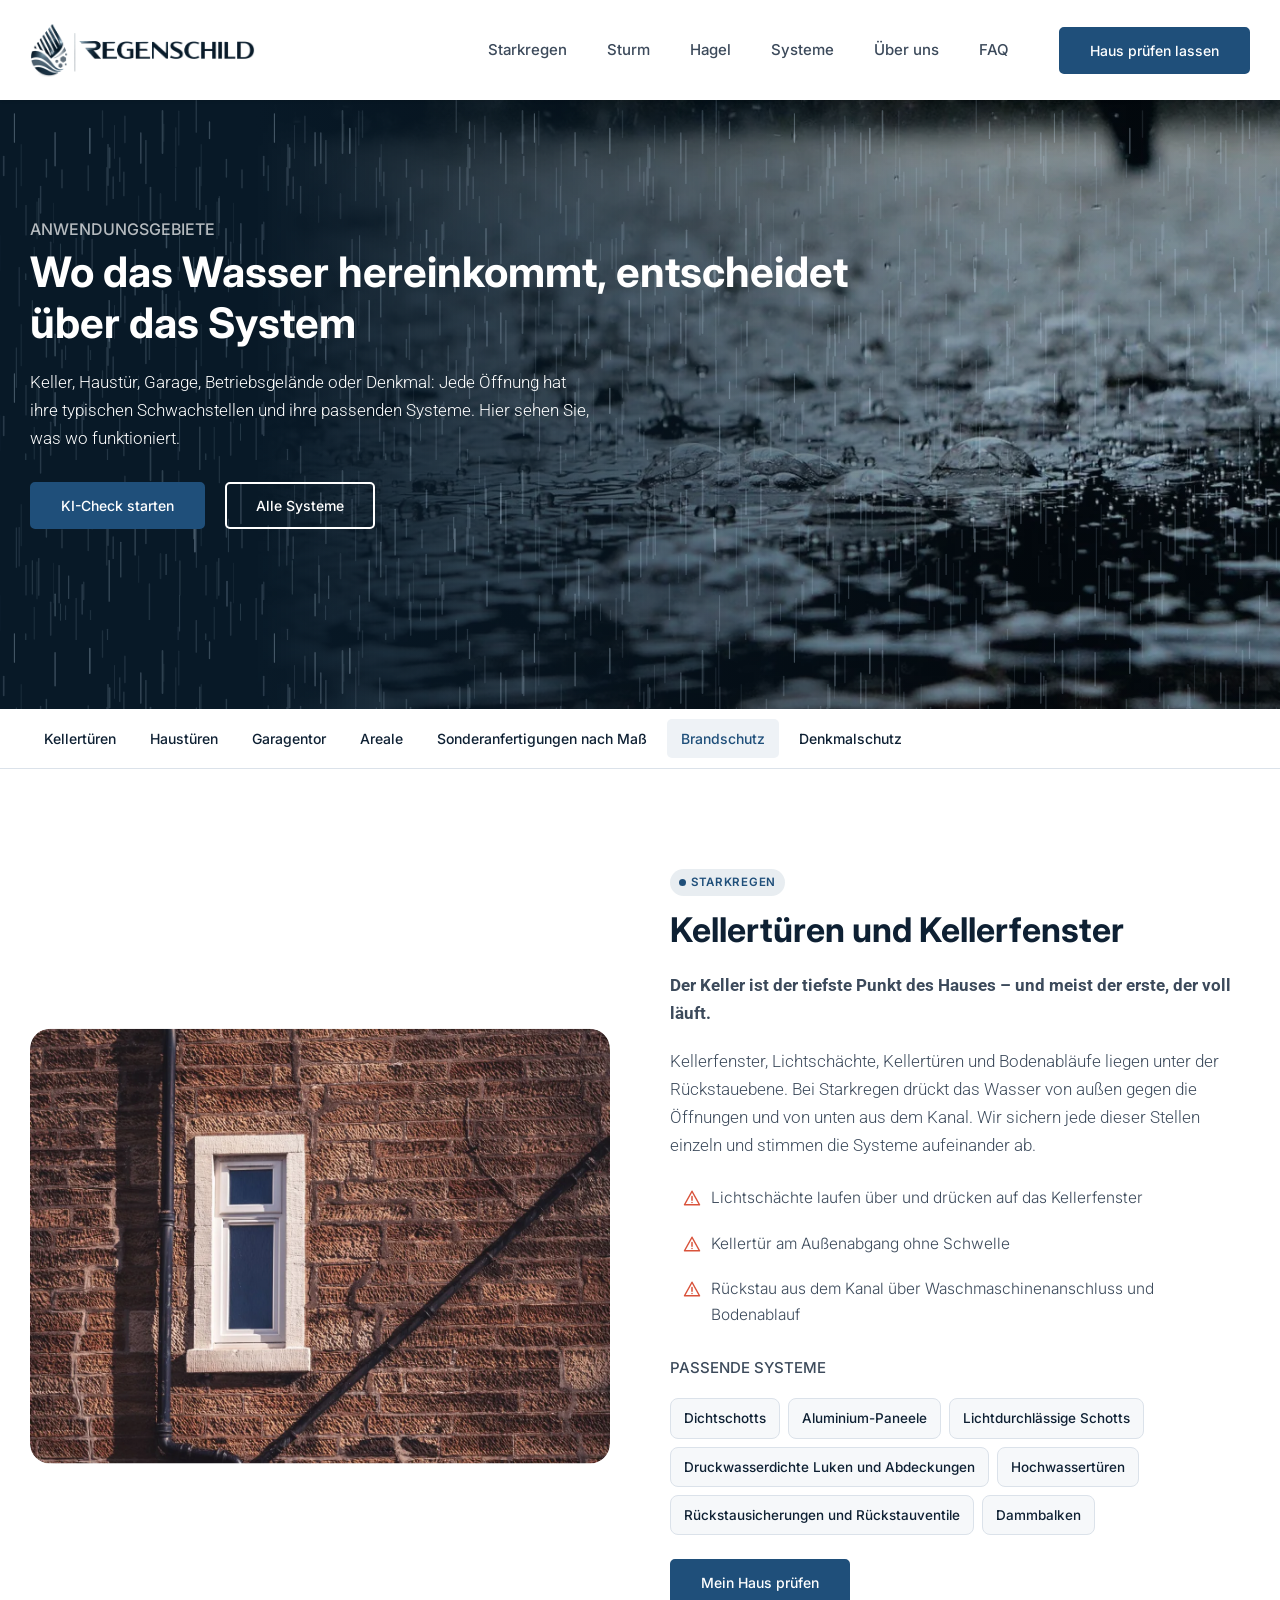
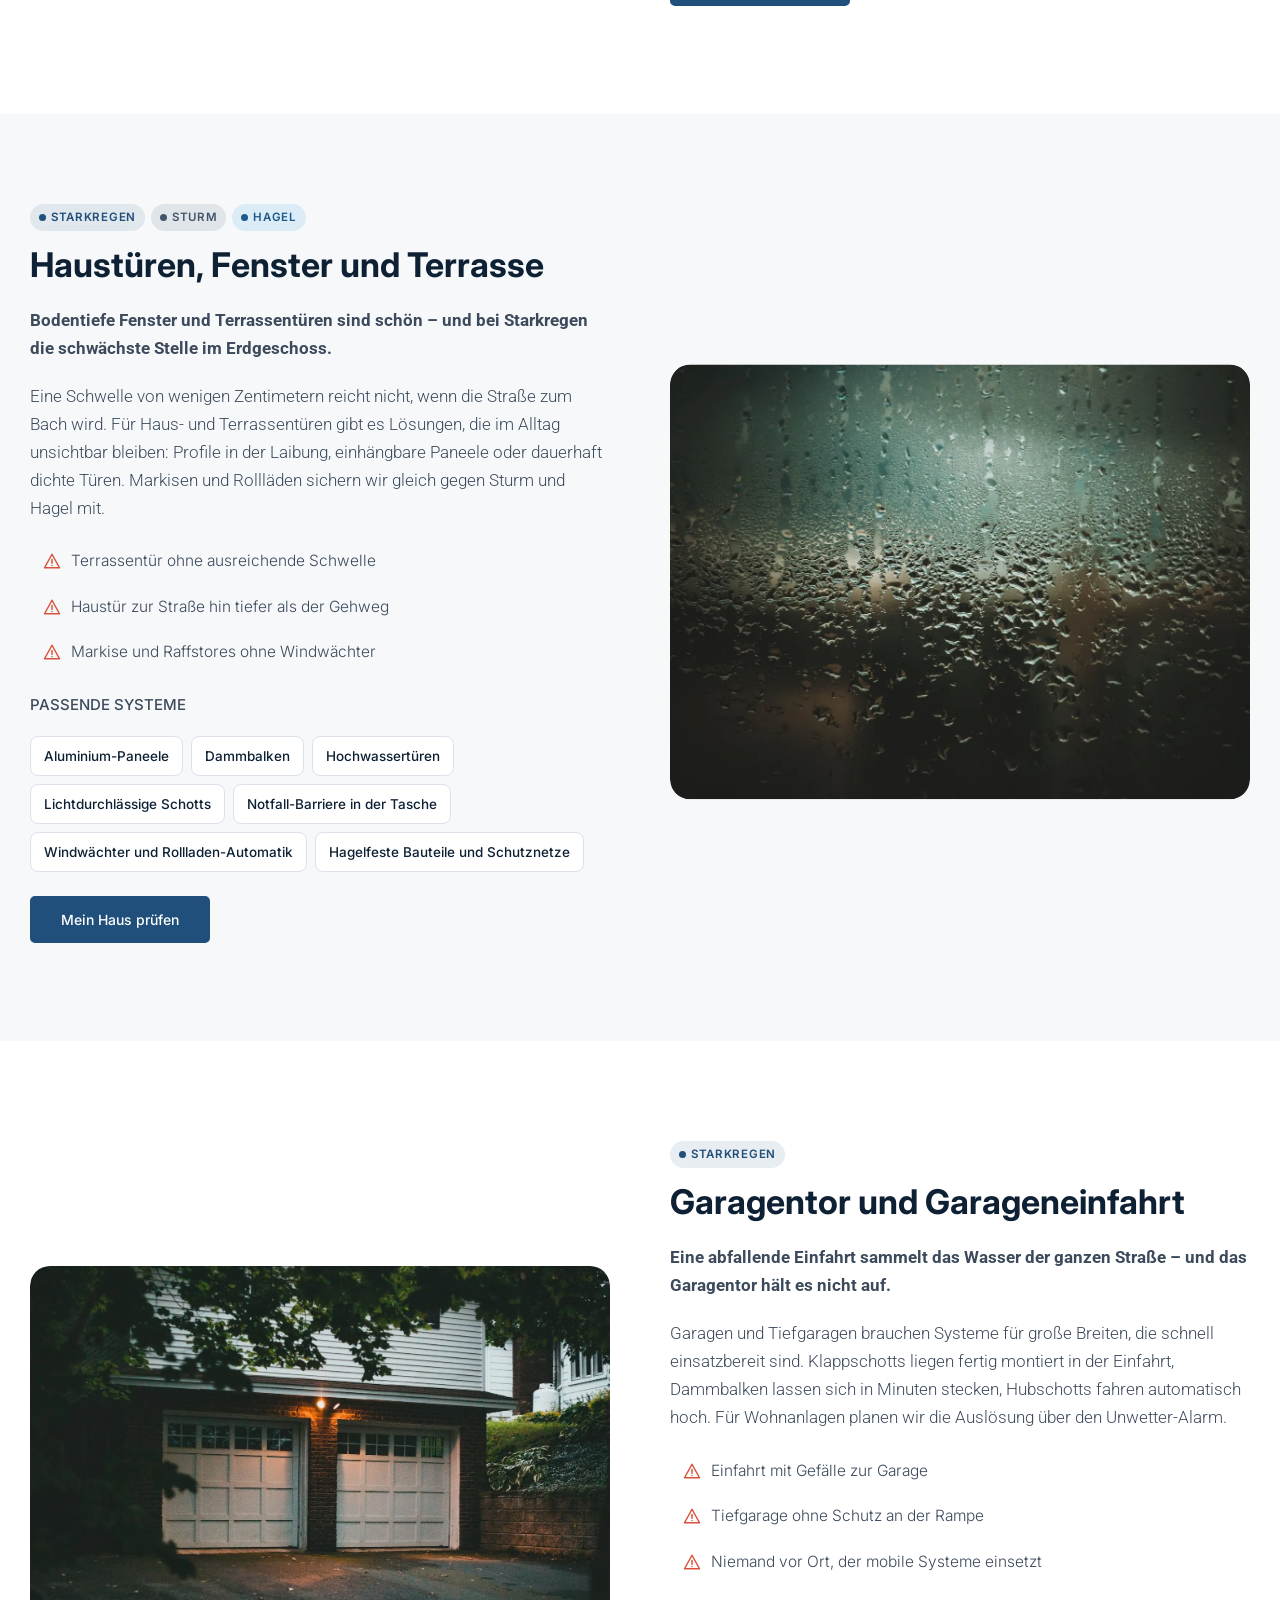
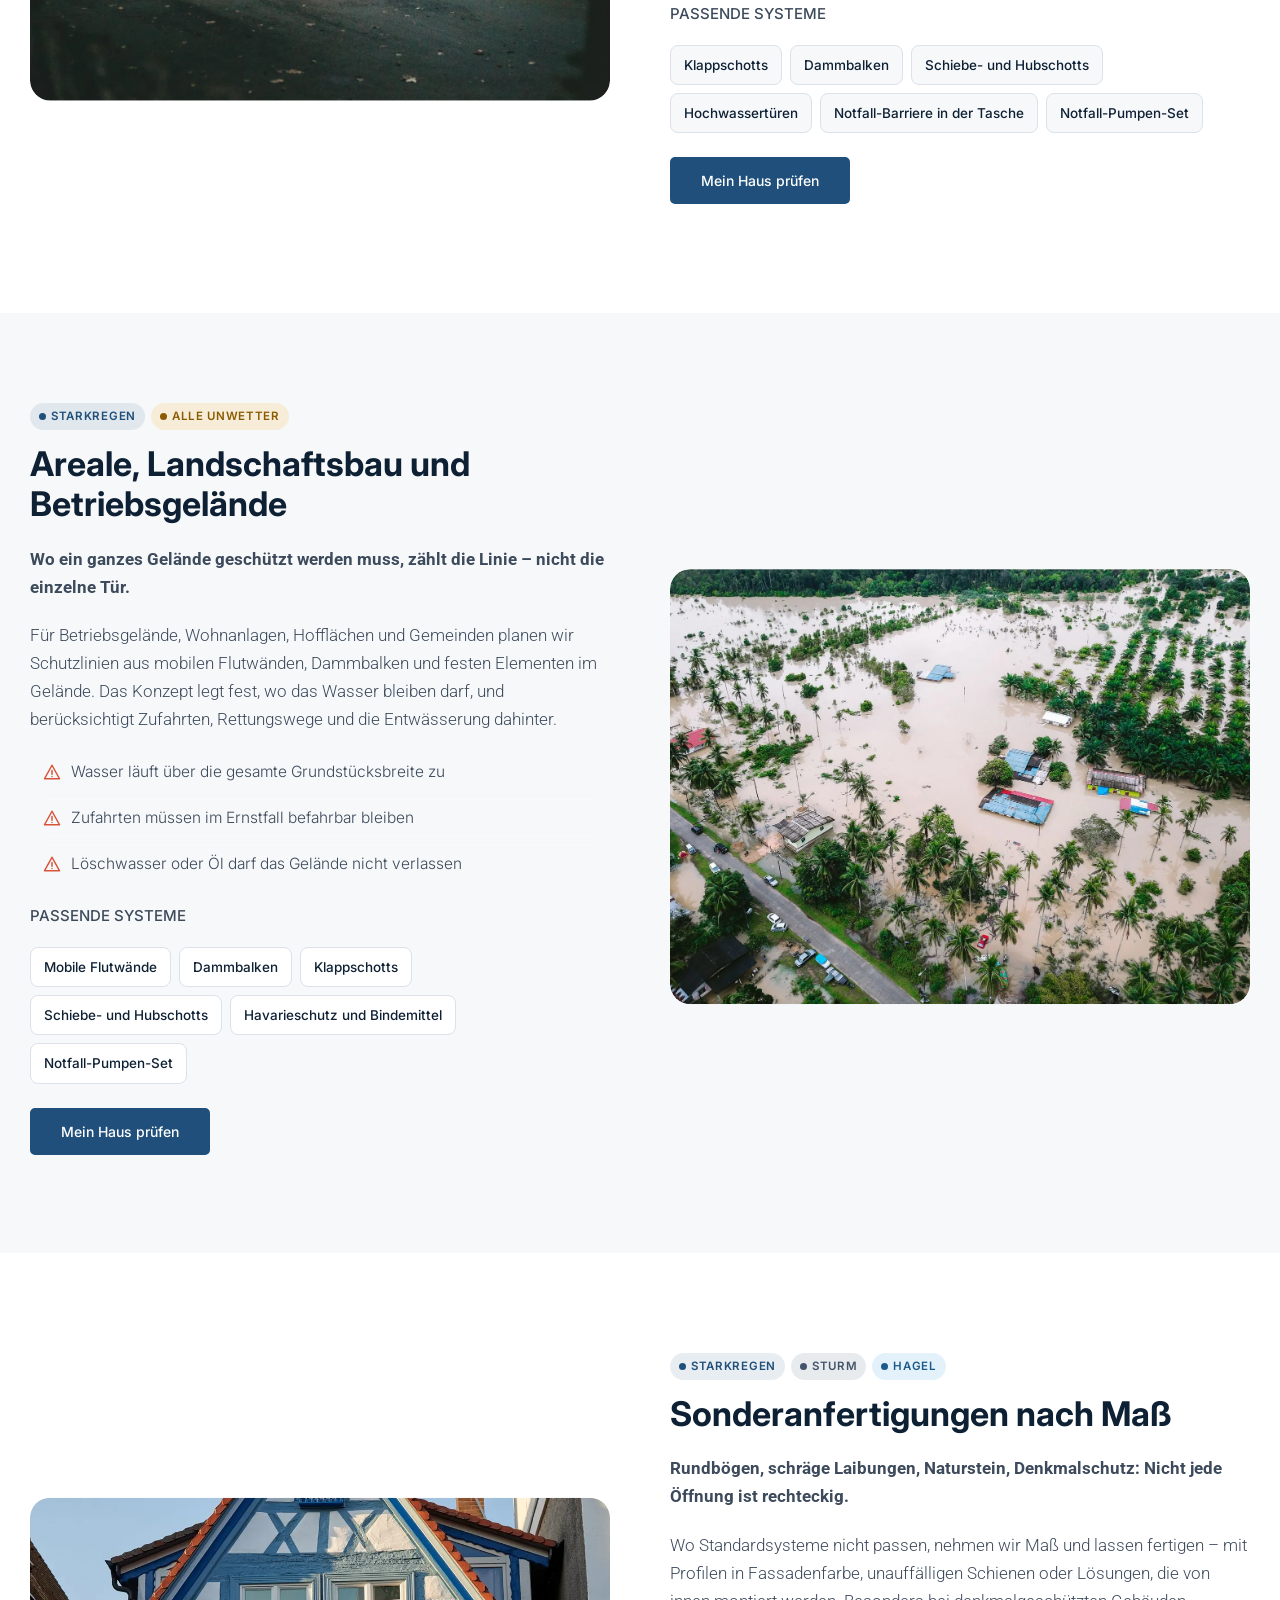
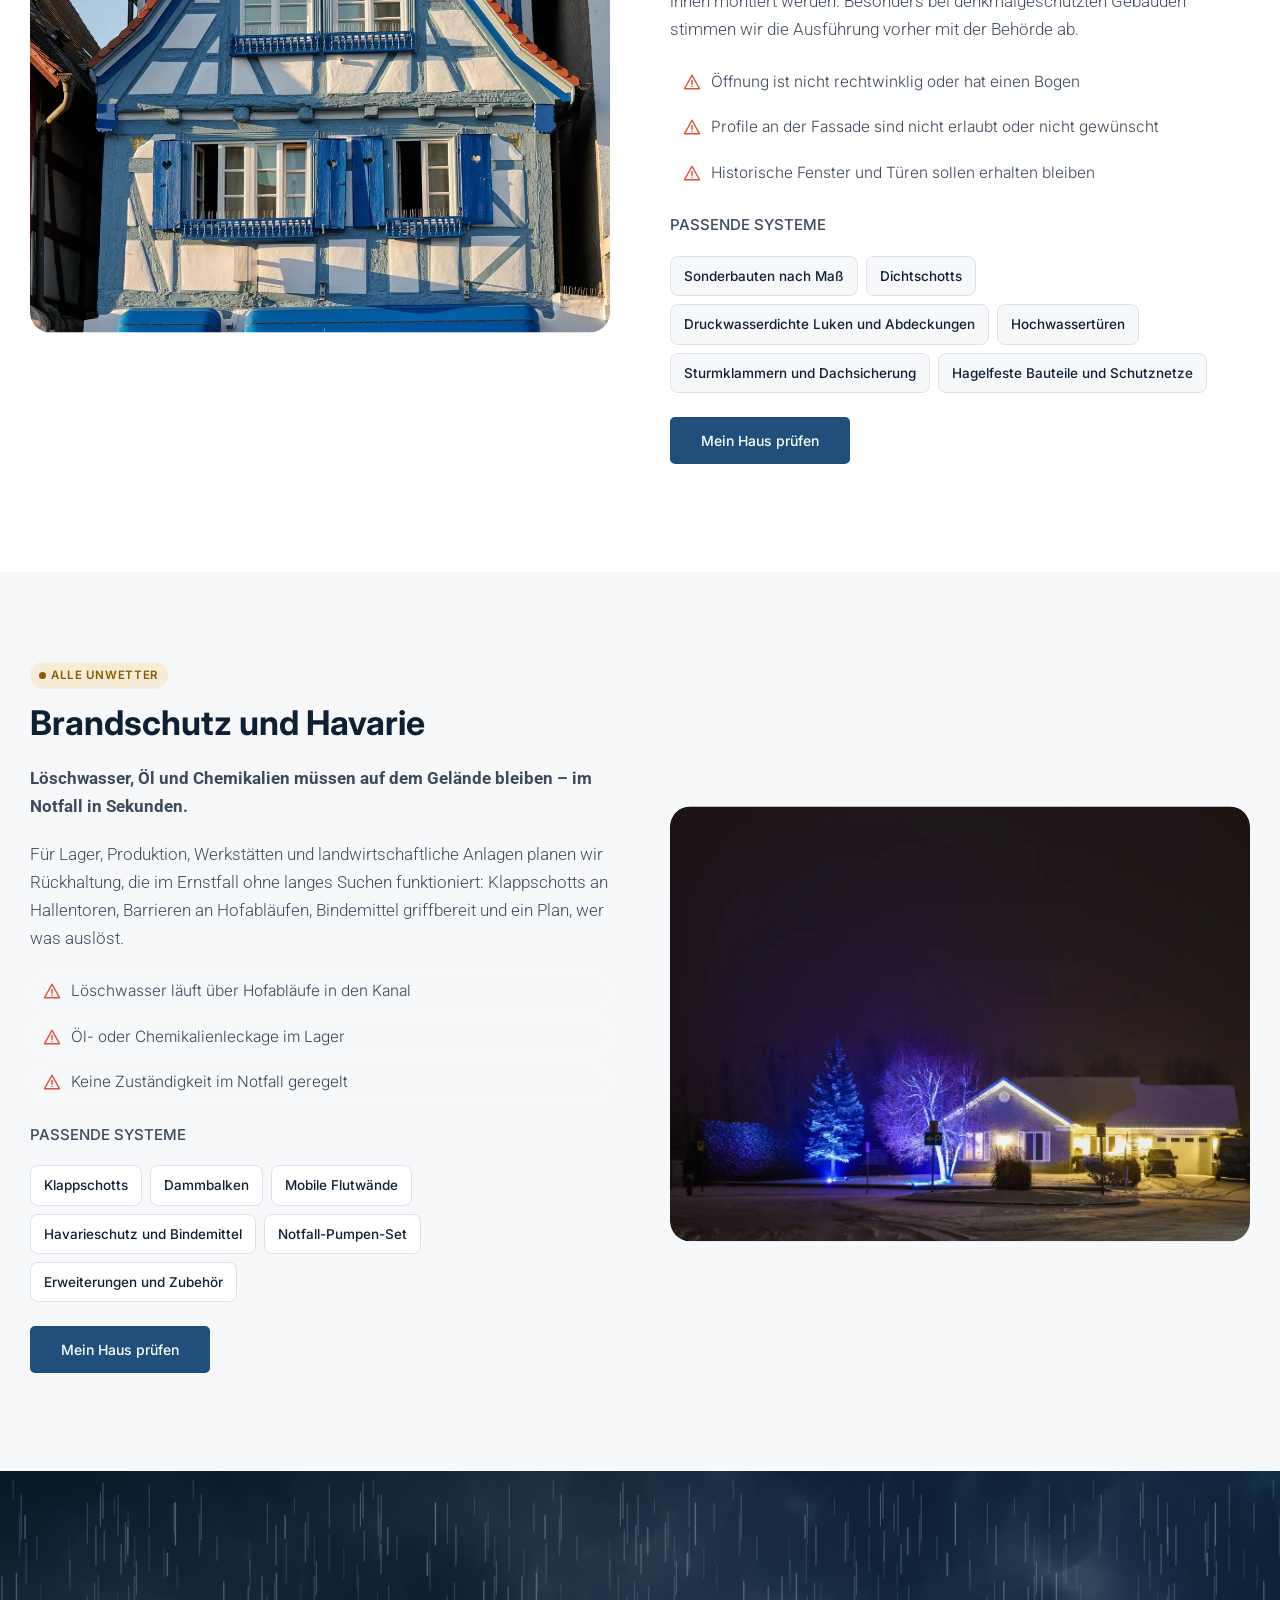
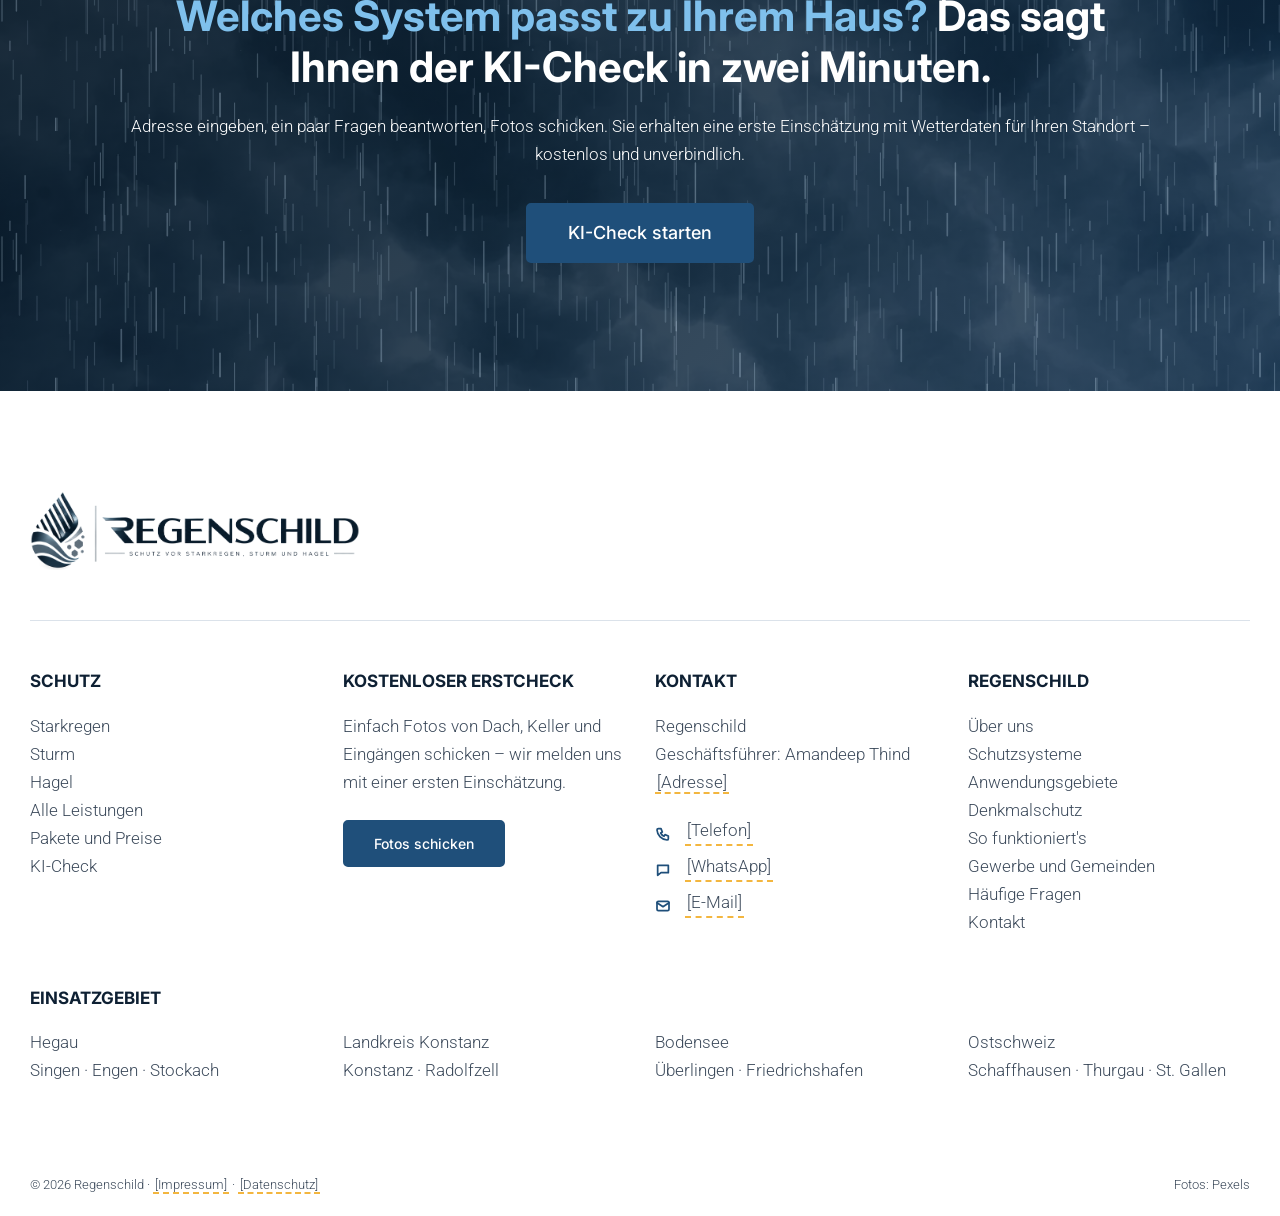
==== anwendungsgebiete.html @ fda068d3 "Systeme, Anwendungsgebiete, Denkmalschutz, Über uns und KI-Check als Schrittfolge Vier neue Seiten m" ====
<!DOCTYPE html>
<html lang="de">
<head>
<meta charset="UTF-8">
<meta name="viewport" content="width=device-width, initial-scale=1, viewport-fit=cover">
<title>Anwendungsgebiete · Regenschild</title>
<meta name="description" content="Unwetterschutz für Kellertüren und Kellerfenster, Haustüren und Terrassen, Garagentore, Betriebsgelände, Sonderanfertigungen sowie Brandschutz und Havarie – mit den passenden Systemen je Anwendungsgebiet.">
<link rel="preconnect" href="https://fonts.googleapis.com">
<link rel="preconnect" href="https://fonts.gstatic.com" crossorigin>
<link href="https://fonts.googleapis.com/css2?family=Inter:wght@400;500;600;700&family=Roboto:wght@300;400;500;700&display=swap" rel="stylesheet">
<link rel="icon" type="image/png" href="[data-uri]">
<link rel="stylesheet" href="css/regenschild.css">
</head>
<body>

<!--HEADER-->
<header class="site-header" id="header">
  <div class="container header-inner">
    <a class="logo" href="index.html" aria-label="Regenschild – Startseite">
      <img src="img/logo/regenschild-logo.png" width="250" height="60" alt="Regenschild">
    </a>
    <nav class="main-nav" id="main-nav" aria-label="Hauptnavigation">
      <ul class="menu">
        <li class="menu-item has-sub">
          <a href="starkregen.html"><span>Starkregen</span><svg class="i sub-arrow" viewBox="0 0 24 24" aria-hidden="true"><path d="M6 9l6 6 6-6"/></svg></a>
          <ul class="sub"><li><a href="starkregen.html#pruefen">Prüfen</a></li><li><a href="starkregen.html#schuetzen">Schützen</a></li><li><a href="starkregen.html#systeme">Systeme</a></li><li><a href="starkregen.html#notfall">Im Notfall</a></li></ul>
        </li>
        <li class="menu-item has-sub">
          <a href="sturm.html"><span>Sturm</span><svg class="i sub-arrow" viewBox="0 0 24 24" aria-hidden="true"><path d="M6 9l6 6 6-6"/></svg></a>
          <ul class="sub"><li><a href="sturm.html#pruefen">Prüfen</a></li><li><a href="sturm.html#schuetzen">Schützen</a></li><li><a href="sturm.html#systeme">Systeme</a></li><li><a href="sturm.html#notfall">Im Notfall</a></li></ul>
        </li>
        <li class="menu-item has-sub">
          <a href="hagel.html"><span>Hagel</span><svg class="i sub-arrow" viewBox="0 0 24 24" aria-hidden="true"><path d="M6 9l6 6 6-6"/></svg></a>
          <ul class="sub"><li><a href="hagel.html#pruefen">Prüfen</a></li><li><a href="hagel.html#schuetzen">Schützen</a></li><li><a href="hagel.html#systeme">Systeme</a></li><li><a href="hagel.html#notfall">Im Notfall</a></li></ul>
        </li>
        <li class="menu-item has-mega">
          <a href="systeme.html"><span>Systeme</span><svg class="i sub-arrow" viewBox="0 0 24 24" aria-hidden="true"><path d="M6 9l6 6 6-6"/></svg></a>
          <div class="mega mega-wide">
            <div class="mega-col"><div class="mega-title">Schutzsysteme</div><ul><li><a href="systeme.html#starkregen">Für Starkregen</a></li><li><a href="systeme.html#sturm">Für Sturm</a></li><li><a href="systeme.html#hagel">Für Hagel</a></li><li><a href="systeme.html#alle">Für alle Unwetter</a></li></ul></div>
            <div class="mega-col"><div class="mega-title">Anwendungsgebiete</div><ul><li><a href="anwendungsgebiete.html#keller">Keller und Kellerfenster</a></li><li><a href="anwendungsgebiete.html#haus">Haustür, Fenster, Terrasse</a></li><li><a href="anwendungsgebiete.html#garage">Garage und Einfahrt</a></li><li><a href="anwendungsgebiete.html#areale">Areale und Betriebsgelände</a></li><li><a href="anwendungsgebiete.html#sonder">Sonderanfertigungen</a></li><li><a href="anwendungsgebiete.html#brand">Brandschutz und Havarie</a></li></ul></div>
            <div class="mega-col"><div class="mega-title">Besondere Gebäude</div><ul><li><a href="denkmalschutz.html">Denkmalschutz</a></li><li><a href="index.html#gewerbe">Gewerbe und Gemeinden</a></li><li><a href="index.html#pakete">Pakete und Preise</a></li></ul></div>
          </div>
        </li>
        <li class="menu-item"><a href="ueber-uns.html"><span>Über uns</span></a></li>
        <li class="menu-item"><a href="index.html#faq"><span>FAQ</span></a></li>
      </ul>
    </nav>
    <a class="btn btn-primary header-cta" href="index.html#kontakt">Haus prüfen lassen</a>
    <button class="nav-toggle" id="nav-toggle" aria-controls="main-nav" aria-expanded="false" aria-label="Toggle Navigation"><span></span><span></span><span></span></button>
  </div>
</header>
<!--/HEADER-->
<main id="content">

<section class="hero" style="background-image: linear-gradient(90deg, rgb(8,25,39) 20%, rgba(7,22,36,.35) 80%), url('img/rain-ground.webp')">
  <div class="container">
    <div class="hero-content">
      <h1 class="hero-kicker">Anwendungsgebiete</h1>
      <h2 class="hero-title">Wo das Wasser hereinkommt, entscheidet über das System</h2>
      <p class="hero-text">Keller, Haustür, Garage, Betriebsgelände oder Denkmal: Jede Öffnung hat ihre typischen Schwachstellen und ihre passenden Systeme. Hier sehen Sie, was wo funktioniert.</p>
      <div class="btn-row">
        <a class="btn btn-primary" href="index.html#ki-check">KI-Check starten</a>
        <a class="btn btn-outline-white" href="systeme.html">Alle Systeme</a>
      </div>
    </div>
  </div>
</section>
<nav class="subnav" aria-label="Abschnitte"><div class="container"><a href="#keller">Kellertüren</a><a href="#haus">Haustüren</a><a href="#garage">Garagentor</a><a href="#areale">Areale</a><a href="#sonder">Sonderanfertigungen nach Maß</a><a href="#brand">Brandschutz</a><a href="denkmalschutz.html">Denkmalschutz</a></div></nav><div class="areas">
<section class="area" id="keller">
  <div class="container two-col">
    <div class="col-media"><img class="phase-img" src="img/kellerfenster.webp" alt="" loading="lazy"></div>
    <div class="col-text">
      <div class="tags"><span class="tag tag-r">Starkregen</span></div>
      <h2>Kellertüren und Kellerfenster</h2>
      <p><strong>Der Keller ist der tiefste Punkt des Hauses – und meist der erste, der voll läuft.</strong></p>
      <p>Kellerfenster, Lichtschächte, Kellertüren und Bodenabläufe liegen unter der Rückstauebene. Bei Starkregen drückt das Wasser von außen gegen die Öffnungen und von unten aus dem Kanal. Wir sichern jede dieser Stellen einzeln und stimmen die Systeme aufeinander ab.</p>
      <ul class="problems"><li><svg class="i" viewBox="0 0 24 24" aria-hidden="true"><path d="M12 3l10 18H2z"/><path d="M12 10v5M12 18h.01"/></svg>Lichtschächte laufen über und drücken auf das Kellerfenster</li><li><svg class="i" viewBox="0 0 24 24" aria-hidden="true"><path d="M12 3l10 18H2z"/><path d="M12 10v5M12 18h.01"/></svg>Kellertür am Außenabgang ohne Schwelle</li><li><svg class="i" viewBox="0 0 24 24" aria-hidden="true"><path d="M12 3l10 18H2z"/><path d="M12 10v5M12 18h.01"/></svg>Rückstau aus dem Kanal über Waschmaschinenanschluss und Bodenablauf</li></ul>
      <p class="kicker" style="margin:22px 0 0">Passende Systeme</p>
      <div class="sys-links"><a href="systeme.html#dichtschott">Dichtschotts</a><a href="systeme.html#alupaneele">Aluminium-Paneele</a><a href="systeme.html#klarschott">Lichtdurchlässige Schotts</a><a href="systeme.html#kellerluken">Druckwasserdichte Luken und Abdeckungen</a><a href="systeme.html#hochwassertueren">Hochwassertüren</a><a href="systeme.html#rueckstau">Rückstausicherungen und Rückstauventile</a><a href="systeme.html#dammbalken">Dammbalken</a></div>
      <a class="btn btn-primary" href="index.html#ki-check">Mein Haus prüfen</a>
    </div>
  </div>
</section>
<section class="area" id="haus">
  <div class="container two-col flip">
    <div class="col-media"><img class="phase-img" src="img/window-rain.webp" alt="" loading="lazy"></div>
    <div class="col-text">
      <div class="tags"><span class="tag tag-r">Starkregen</span><span class="tag tag-s">Sturm</span><span class="tag tag-h">Hagel</span></div>
      <h2>Haustüren, Fenster und Terrasse</h2>
      <p><strong>Bodentiefe Fenster und Terrassentüren sind schön – und bei Starkregen die schwächste Stelle im Erdgeschoss.</strong></p>
      <p>Eine Schwelle von wenigen Zentimetern reicht nicht, wenn die Straße zum Bach wird. Für Haus- und Terrassentüren gibt es Lösungen, die im Alltag unsichtbar bleiben: Profile in der Laibung, einhängbare Paneele oder dauerhaft dichte Türen. Markisen und Rollläden sichern wir gleich gegen Sturm und Hagel mit.</p>
      <ul class="problems"><li><svg class="i" viewBox="0 0 24 24" aria-hidden="true"><path d="M12 3l10 18H2z"/><path d="M12 10v5M12 18h.01"/></svg>Terrassentür ohne ausreichende Schwelle</li><li><svg class="i" viewBox="0 0 24 24" aria-hidden="true"><path d="M12 3l10 18H2z"/><path d="M12 10v5M12 18h.01"/></svg>Haustür zur Straße hin tiefer als der Gehweg</li><li><svg class="i" viewBox="0 0 24 24" aria-hidden="true"><path d="M12 3l10 18H2z"/><path d="M12 10v5M12 18h.01"/></svg>Markise und Raffstores ohne Windwächter</li></ul>
      <p class="kicker" style="margin:22px 0 0">Passende Systeme</p>
      <div class="sys-links"><a href="systeme.html#alupaneele">Aluminium-Paneele</a><a href="systeme.html#dammbalken">Dammbalken</a><a href="systeme.html#hochwassertueren">Hochwassertüren</a><a href="systeme.html#klarschott">Lichtdurchlässige Schotts</a><a href="systeme.html#notfallbarriere">Notfall-Barriere in der Tasche</a><a href="systeme.html#windwaechter">Windwächter und Rollladen-Automatik</a><a href="systeme.html#hagelschutz">Hagelfeste Bauteile und Schutznetze</a></div>
      <a class="btn btn-primary" href="index.html#ki-check">Mein Haus prüfen</a>
    </div>
  </div>
</section>
<section class="area" id="garage">
  <div class="container two-col">
    <div class="col-media"><img class="phase-img" src="img/garage.webp" alt="" loading="lazy"></div>
    <div class="col-text">
      <div class="tags"><span class="tag tag-r">Starkregen</span></div>
      <h2>Garagentor und Garageneinfahrt</h2>
      <p><strong>Eine abfallende Einfahrt sammelt das Wasser der ganzen Straße – und das Garagentor hält es nicht auf.</strong></p>
      <p>Garagen und Tiefgaragen brauchen Systeme für große Breiten, die schnell einsatzbereit sind. Klappschotts liegen fertig montiert in der Einfahrt, Dammbalken lassen sich in Minuten stecken, Hubschotts fahren automatisch hoch. Für Wohnanlagen planen wir die Auslösung über den Unwetter-Alarm.</p>
      <ul class="problems"><li><svg class="i" viewBox="0 0 24 24" aria-hidden="true"><path d="M12 3l10 18H2z"/><path d="M12 10v5M12 18h.01"/></svg>Einfahrt mit Gefälle zur Garage</li><li><svg class="i" viewBox="0 0 24 24" aria-hidden="true"><path d="M12 3l10 18H2z"/><path d="M12 10v5M12 18h.01"/></svg>Tiefgarage ohne Schutz an der Rampe</li><li><svg class="i" viewBox="0 0 24 24" aria-hidden="true"><path d="M12 3l10 18H2z"/><path d="M12 10v5M12 18h.01"/></svg>Niemand vor Ort, der mobile Systeme einsetzt</li></ul>
      <p class="kicker" style="margin:22px 0 0">Passende Systeme</p>
      <div class="sys-links"><a href="systeme.html#klappschott">Klappschotts</a><a href="systeme.html#dammbalken">Dammbalken</a><a href="systeme.html#hubschott">Schiebe- und Hubschotts</a><a href="systeme.html#hochwassertueren">Hochwassertüren</a><a href="systeme.html#notfallbarriere">Notfall-Barriere in der Tasche</a><a href="systeme.html#pumpen">Notfall-Pumpen-Set</a></div>
      <a class="btn btn-primary" href="index.html#ki-check">Mein Haus prüfen</a>
    </div>
  </div>
</section>
<section class="area" id="areale">
  <div class="container two-col flip">
    <div class="col-media"><img class="phase-img" src="img/flood-village.webp" alt="" loading="lazy"></div>
    <div class="col-text">
      <div class="tags"><span class="tag tag-r">Starkregen</span><span class="tag tag-all">Alle Unwetter</span></div>
      <h2>Areale, Landschaftsbau und Betriebsgelände</h2>
      <p><strong>Wo ein ganzes Gelände geschützt werden muss, zählt die Linie – nicht die einzelne Tür.</strong></p>
      <p>Für Betriebsgelände, Wohnanlagen, Hofflächen und Gemeinden planen wir Schutzlinien aus mobilen Flutwänden, Dammbalken und festen Elementen im Gelände. Das Konzept legt fest, wo das Wasser bleiben darf, und berücksichtigt Zufahrten, Rettungswege und die Entwässerung dahinter.</p>
      <ul class="problems"><li><svg class="i" viewBox="0 0 24 24" aria-hidden="true"><path d="M12 3l10 18H2z"/><path d="M12 10v5M12 18h.01"/></svg>Wasser läuft über die gesamte Grundstücksbreite zu</li><li><svg class="i" viewBox="0 0 24 24" aria-hidden="true"><path d="M12 3l10 18H2z"/><path d="M12 10v5M12 18h.01"/></svg>Zufahrten müssen im Ernstfall befahrbar bleiben</li><li><svg class="i" viewBox="0 0 24 24" aria-hidden="true"><path d="M12 3l10 18H2z"/><path d="M12 10v5M12 18h.01"/></svg>Löschwasser oder Öl darf das Gelände nicht verlassen</li></ul>
      <p class="kicker" style="margin:22px 0 0">Passende Systeme</p>
      <div class="sys-links"><a href="systeme.html#flutwand">Mobile Flutwände</a><a href="systeme.html#dammbalken">Dammbalken</a><a href="systeme.html#klappschott">Klappschotts</a><a href="systeme.html#hubschott">Schiebe- und Hubschotts</a><a href="systeme.html#havarie">Havarieschutz und Bindemittel</a><a href="systeme.html#pumpen">Notfall-Pumpen-Set</a></div>
      <a class="btn btn-primary" href="index.html#ki-check">Mein Haus prüfen</a>
    </div>
  </div>
</section>
<section class="area" id="sonder">
  <div class="container two-col">
    <div class="col-media"><img class="phase-img" src="img/fachwerk-blau.webp" alt="" loading="lazy"></div>
    <div class="col-text">
      <div class="tags"><span class="tag tag-r">Starkregen</span><span class="tag tag-s">Sturm</span><span class="tag tag-h">Hagel</span></div>
      <h2>Sonderanfertigungen nach Maß</h2>
      <p><strong>Rundbögen, schräge Laibungen, Naturstein, Denkmalschutz: Nicht jede Öffnung ist rechteckig.</strong></p>
      <p>Wo Standardsysteme nicht passen, nehmen wir Maß und lassen fertigen – mit Profilen in Fassadenfarbe, unauffälligen Schienen oder Lösungen, die von innen montiert werden. Besonders bei denkmalgeschützten Gebäuden stimmen wir die Ausführung vorher mit der Behörde ab.</p>
      <ul class="problems"><li><svg class="i" viewBox="0 0 24 24" aria-hidden="true"><path d="M12 3l10 18H2z"/><path d="M12 10v5M12 18h.01"/></svg>Öffnung ist nicht rechtwinklig oder hat einen Bogen</li><li><svg class="i" viewBox="0 0 24 24" aria-hidden="true"><path d="M12 3l10 18H2z"/><path d="M12 10v5M12 18h.01"/></svg>Profile an der Fassade sind nicht erlaubt oder nicht gewünscht</li><li><svg class="i" viewBox="0 0 24 24" aria-hidden="true"><path d="M12 3l10 18H2z"/><path d="M12 10v5M12 18h.01"/></svg>Historische Fenster und Türen sollen erhalten bleiben</li></ul>
      <p class="kicker" style="margin:22px 0 0">Passende Systeme</p>
      <div class="sys-links"><a href="systeme.html#sonderbauten">Sonderbauten nach Maß</a><a href="systeme.html#dichtschott">Dichtschotts</a><a href="systeme.html#kellerluken">Druckwasserdichte Luken und Abdeckungen</a><a href="systeme.html#hochwassertueren">Hochwassertüren</a><a href="systeme.html#sturmklammern">Sturmklammern und Dachsicherung</a><a href="systeme.html#hagelschutz">Hagelfeste Bauteile und Schutznetze</a></div>
      <a class="btn btn-primary" href="index.html#ki-check">Mein Haus prüfen</a>
    </div>
  </div>
</section>
<section class="area" id="brand">
  <div class="container two-col flip">
    <div class="col-media"><img class="phase-img" src="img/house-night.webp" alt="" loading="lazy"></div>
    <div class="col-text">
      <div class="tags"><span class="tag tag-all">Alle Unwetter</span></div>
      <h2>Brandschutz und Havarie</h2>
      <p><strong>Löschwasser, Öl und Chemikalien müssen auf dem Gelände bleiben – im Notfall in Sekunden.</strong></p>
      <p>Für Lager, Produktion, Werkstätten und landwirtschaftliche Anlagen planen wir Rückhaltung, die im Ernstfall ohne langes Suchen funktioniert: Klappschotts an Hallentoren, Barrieren an Hofabläufen, Bindemittel griffbereit und ein Plan, wer was auslöst.</p>
      <ul class="problems"><li><svg class="i" viewBox="0 0 24 24" aria-hidden="true"><path d="M12 3l10 18H2z"/><path d="M12 10v5M12 18h.01"/></svg>Löschwasser läuft über Hofabläufe in den Kanal</li><li><svg class="i" viewBox="0 0 24 24" aria-hidden="true"><path d="M12 3l10 18H2z"/><path d="M12 10v5M12 18h.01"/></svg>Öl- oder Chemikalienleckage im Lager</li><li><svg class="i" viewBox="0 0 24 24" aria-hidden="true"><path d="M12 3l10 18H2z"/><path d="M12 10v5M12 18h.01"/></svg>Keine Zuständigkeit im Notfall geregelt</li></ul>
      <p class="kicker" style="margin:22px 0 0">Passende Systeme</p>
      <div class="sys-links"><a href="systeme.html#klappschott">Klappschotts</a><a href="systeme.html#dammbalken">Dammbalken</a><a href="systeme.html#flutwand">Mobile Flutwände</a><a href="systeme.html#havarie">Havarieschutz und Bindemittel</a><a href="systeme.html#pumpen">Notfall-Pumpen-Set</a><a href="systeme.html#zubehoer">Erweiterungen und Zubehör</a></div>
      <a class="btn btn-primary" href="index.html#ki-check">Mein Haus prüfen</a>
    </div>
  </div>
</section></div>
<section class="cta-banner" id="kontakt">
  <div class="container">
    <h2 class="center light"><span class="accent">Welches System passt zu Ihrem Haus?</span> Das sagt Ihnen der KI-Check in zwei Minuten.</h2>
    <p class="center light">Adresse eingeben, ein paar Fragen beantworten, Fotos schicken. Sie erhalten eine erste Einschätzung mit Wetterdaten für Ihren Standort – kostenlos und unverbindlich.</p>
    <div class="center"><a class="btn btn-primary btn-lg" href="index.html#ki-check">KI-Check starten</a></div>
  </div>
</section>

</main>
<!--FOOTER-->
<footer class="site-footer">
  <div class="container wide">
    <div class="footer-brand">
      <img src="img/logo/regenschild-logo-full.png" width="330" height="79" alt="Regenschild – Schutz vor Starkregen, Sturm und Hagel" loading="lazy">
    </div>
    <div class="footer-grid">
      <div class="footer-col">
        <h4>Schutz</h4>
        <p class="links">
          <a href="starkregen.html">Starkregen</a><br>
          <a href="sturm.html">Sturm</a><br>
          <a href="hagel.html">Hagel</a><br>
          <a href="index.html#leistungen">Alle Leistungen</a><br>
          <a href="index.html#pakete">Pakete und Preise</a><br>
          <a href="index.html#ki-check">KI-Check</a>
        </p>
      </div>
      <div class="footer-col">
        <h4>Kostenloser Erstcheck</h4>
        <p>Einfach Fotos von Dach, Keller und Eingängen schicken – wir melden uns mit einer ersten Einschätzung.</p>
        <a class="btn btn-primary" href="index.html#kontakt">Fotos schicken</a>
      </div>
      <div class="footer-col">
        <h4>Kontakt</h4>
        <p>Regenschild<br>Geschäftsführer: Amandeep Thind<br><span class="ph">[Adresse]</span></p>
        <ul class="icon-list contact-list">
          <li><svg class="i" viewBox="0 0 24 24" aria-hidden="true"><path d="M5 4h4l2 5-2.5 1.5a11 11 0 0 0 5 5L15 13l5 2v4a2 2 0 0 1-2 2A16 16 0 0 1 3 6a2 2 0 0 1 2-2z"/></svg><span class="ph">[Telefon]</span></li>
          <li><svg class="i" viewBox="0 0 24 24" aria-hidden="true"><path d="M4 5h16v11H9l-5 4z"/></svg><span class="ph">[WhatsApp]</span></li>
          <li><svg class="i" viewBox="0 0 24 24" aria-hidden="true"><rect x="3" y="5" width="18" height="14" rx="2"/><path d="M3 7l9 6 9-6"/></svg><span class="ph">[E-Mail]</span></li>
        </ul>
      </div>
      <div class="footer-col">
        <h4>Regenschild</h4>
        <p class="links">
          <a href="ueber-uns.html">Über uns</a><br>
          <a href="systeme.html">Schutzsysteme</a><br>
          <a href="anwendungsgebiete.html">Anwendungsgebiete</a><br>
          <a href="denkmalschutz.html">Denkmalschutz</a><br>
          <a href="index.html#ablauf">So funktioniert's</a><br>
          <a href="index.html#gewerbe">Gewerbe und Gemeinden</a><br>
          <a href="index.html#faq">Häufige Fragen</a><br>
          <a href="index.html#kontakt">Kontakt</a>
        </p>
      </div>
    </div>
    <div class="footer-services">
      <h4>Einsatzgebiet</h4>
      <div class="footer-grid">
        <p class="links">Hegau<br>Singen · Engen · Stockach</p>
        <p class="links">Landkreis Konstanz<br>Konstanz · Radolfzell</p>
        <p class="links">Bodensee<br>Überlingen · Friedrichshafen</p>
        <p class="links">Ostschweiz<br>Schaffhausen · Thurgau · St. Gallen</p>
      </div>
    </div>
  </div>
  <div class="container copyright">
    <p>© 2026 Regenschild · <span class="ph">[Impressum]</span> · <span class="ph">[Datenschutz]</span></p>
    <p>Fotos: Pexels</p>
  </div>
</footer>

<aside class="floating-buttons" aria-label="Schnellkontakt">
  <a href="index.html#kontakt"><i><svg class="i" viewBox="0 0 24 24" aria-hidden="true"><path d="M5 4h4l2 5-2.5 1.5a11 11 0 0 0 5 5L15 13l5 2v4a2 2 0 0 1-2 2A16 16 0 0 1 3 6a2 2 0 0 1 2-2z"/></svg></i><span>Jetzt anrufen</span></a>
  <a href="index.html#kontakt"><i><svg class="i" viewBox="0 0 24 24" aria-hidden="true"><rect x="3" y="5" width="18" height="14" rx="2"/><path d="M3 7l9 6 9-6"/></svg></i><span>E-Mail schreiben</span></a>
  <a href="index.html#kontakt"><i><svg class="i" viewBox="0 0 24 24" aria-hidden="true"><path d="M4 5h16v11H9l-5 4z"/></svg></i><span>Fotos per WhatsApp</span></a>
  <a href="index.html#ki-check"><i><svg class="i" viewBox="0 0 24 24" aria-hidden="true"><path d="M9.5 13l2 2 3.5-4"/><rect x="5" y="3" width="14" height="18" rx="2"/></svg></i><span>KI-Check</span></a>
</aside>
<div class="mobile-bar" aria-label="Schnellkontakt mobil">
  <a href="index.html#kontakt"><svg class="i" viewBox="0 0 24 24" aria-hidden="true"><path d="M5 4h4l2 5-2.5 1.5a11 11 0 0 0 5 5L15 13l5 2v4a2 2 0 0 1-2 2A16 16 0 0 1 3 6a2 2 0 0 1 2-2z"/></svg>Telefon</a>
  <a href="index.html#kontakt"><svg class="i" viewBox="0 0 24 24" aria-hidden="true"><path d="M4 5h16v11H9l-5 4z"/></svg>Kontakt</a>
  <a href="index.html#ki-check"><svg class="i" viewBox="0 0 24 24" aria-hidden="true"><path d="M9.5 13l2 2 3.5-4"/><rect x="5" y="3" width="14" height="18" rx="2"/></svg>Haus prüfen</a>
</div>
<a href="#" class="to-top" id="to-top" aria-label="Nach oben"><svg class="i" viewBox="0 0 24 24" aria-hidden="true"><path d="M6 15l6-6 6 6"/></svg></a>
<!--/FOOTER-->

<script src="js/regenschild.js"></script>
</body>
</html>
---- css/regenschild.css ----
/* ==========================================================================
   Regenschild – Stylesheet (Farben aus dem Logo: Sturm-Navy, Stahlblau, Regenblau)
   ========================================================================== */

:root {
  --c-white: #ffffff;
  --c-grey-1: #f6f8fa;
  --c-grey-2: #eef2f6;
  --c-grey-3: #dbe2ea;
  --c-teal: #1f4f7a;
  --c-teal-2: #2e6a9e;
  --c-steel: #5d6f85;
  --c-mint: #7fc0ec;
  --c-text: #3c4a5b;
  --c-ink: #0e2033;
  --c-dark: #081927;
  --c-dark-2: #12304b;
  --c-star: #fbbc04;

  --font-head: "Inter", Arial, Helvetica, sans-serif;
  --font-body: "Roboto", Arial, Helvetica, sans-serif;

  --container: 1248px;
  --container-narrow: 1220px;
  --container-wide: 1272px;
  --gutter: 30px;
  --radius: 20px;
  --shadow: 0 10px 30px rgba(8, 25, 39, 0.08);
  --shadow-sm: 0 2px 10px rgba(8, 25, 39, 0.08);
}

/* ---------- Reset / Base ---------- */
*, *::before, *::after { box-sizing: border-box; }
html { scroll-behavior: smooth; -webkit-text-size-adjust: 100%; overflow-x: hidden; }
body {
  margin: 0;
  font-family: var(--font-body);
  font-size: 17px;
  font-weight: 300;
  line-height: 1.65;
  color: var(--c-text);
  background: var(--c-white);
  overflow-x: clip;
}
img { max-width: 100%; height: auto; display: block; }
a { color: var(--c-teal); text-decoration: none; transition: color .2s; }
a:hover { color: var(--c-teal-2); }
p { margin: 0 0 20px; }
ul { margin: 0; padding: 0; list-style: none; }
button { font-family: inherit; cursor: pointer; }
h1, h2, h3, h4 { font-family: var(--font-head); color: var(--c-ink); margin: 0 0 20px; line-height: 1.2; }
h2 { font-size: 42px; font-weight: 700; }
h3 { font-size: 20px; font-weight: 700; margin-bottom: 10px; }
h4 { font-size: 17px; font-weight: 700; text-transform: uppercase; margin-bottom: 20px; }
.light { color: var(--c-white) !important; }
.accent { color: var(--c-mint); }
.accent-text { color: var(--c-teal); }
.center { text-align: center; }
.hidden { display: none !important; }
.skip-link { position: absolute; left: -9999px; }
.skip-link:focus { left: 10px; top: 10px; background: #fff; padding: 8px; z-index: 1000; }

.container {
  width: 100%;
  max-width: calc(var(--container) + var(--gutter) * 2);
  margin: 0 auto;
  padding: 0 var(--gutter);
}
.container.narrow { max-width: calc(var(--container-narrow) + var(--gutter) * 2); }
.container.wide { max-width: calc(var(--container-wide) + var(--gutter) * 2); }

.section { padding: 120px 0; }
.kicker {
  font-family: var(--font-head);
  font-size: 15px;
  font-weight: 500;
  text-transform: uppercase;
  letter-spacing: 0;
  color: var(--c-text);
  margin: 0 0 8px;
}
.kicker.center { margin-bottom: 40px; }
.kicker.light { color: var(--c-white); }

/* ---------- Buttons ---------- */
.btn {
  display: inline-block;
  font-family: var(--font-head);
  font-size: 14px;
  font-weight: 500;
  line-height: 17px;
  padding: 13px 29px;
  border-radius: 5px;
  border: 2px solid transparent;
  text-align: center;
  transition: background .2s, color .2s, border-color .2s;
  white-space: nowrap;
}
.btn-primary { background: var(--c-teal); border-color: var(--c-teal); color: #fff; }
.btn-primary:hover { background: var(--c-teal-2); border-color: var(--c-teal-2); color: #fff; }
.btn-outline-white { background: transparent; border-color: #fff; color: #fff; }
.btn-outline-white:hover { background: #fff; color: var(--c-ink); }
.btn-light { background: var(--c-white); border-color: var(--c-white); color: var(--c-ink); box-shadow: var(--shadow-sm); }
.btn-light:hover { background: var(--c-grey-2); border-color: var(--c-grey-2); color: var(--c-ink); }
.btn-sm { padding: 10px 20px; font-size: 13px; }
.btn-lg { padding: 17px 40px; font-size: 18px; line-height: 22px; white-space: normal; }
.btn-row { display: flex; flex-wrap: wrap; gap: 20px; margin: 30px 0 40px; }

/* ---------- Grids ---------- */
.grid-4 { display: grid; grid-template-columns: repeat(4, 1fr); gap: 30px; }
.grid-3 { display: grid; grid-template-columns: repeat(3, 1fr); gap: 30px; }
.two-col { display: grid; grid-template-columns: 1fr 1fr; gap: 60px; align-items: center; }

/* ---------- Icon lists ---------- */
.icon-list li { display: flex; align-items: flex-start; gap: 14px; margin-bottom: 12px; }
.icon-list li i { flex: 0 0 auto; margin-top: 6px; font-size: 15px; }

/* ==========================================================================
   Header
   ========================================================================== */
.site-header {
  position: sticky;
  top: 0;
  z-index: 999;
  background: var(--c-white);
  box-shadow: 0 2px 3px -1px rgba(0, 0, 0, 0.1);
}
.header-inner {
  display: flex;
  align-items: center;
  justify-content: space-between;
  height: 100px;
  gap: 30px;
}
.main-nav { margin-left: auto; }
.menu { display: flex; align-items: center; gap: 0; }
.menu > .menu-item { position: relative; }
.menu > .menu-item > a {
  display: flex;
  align-items: center;
  gap: 8px;
  padding: 36px 20px;
  font-family: var(--font-head);
  font-size: 15px;
  font-weight: 500;
  color: var(--c-text);
}
.menu > .menu-item > a:hover,
.menu > .menu-item:hover > a { color: var(--c-teal); }
.sub-arrow { display: none; }

/* dropdowns */
.sub, .mega {
  position: absolute;
  top: 100%;
  left: 0;
  background: var(--c-white);
  box-shadow: 0 10px 30px rgba(8, 25, 39, 0.12);
  padding: 10px 0;
  min-width: 240px;
  opacity: 0;
  visibility: hidden;
  transform: translateY(8px);
  transition: opacity .2s, transform .2s, visibility .2s;
  z-index: 50;
}
.menu-item:hover > .sub, .menu-item:hover > .mega,
.menu-item.open > .sub, .menu-item.open > .mega { opacity: 1; visibility: visible; transform: translateY(0); }
.sub li a, .mega li a {
  display: flex;
  align-items: center;
  gap: 12px;
  padding: 11px 20px;
  font-family: var(--font-head);
  font-size: 14px;
  font-weight: 500;
  color: var(--c-text);
  white-space: nowrap;
}
.sub li a i, .mega li a i { width: 16px; text-align: center; color: var(--c-teal); font-size: 13px; }
.sub li a:hover, .mega li a:hover { color: var(--c-teal); background: var(--c-grey-1); }
.mega { display: flex; gap: 40px; padding: 20px 20px 24px; min-width: 560px; }
.mega-col { min-width: 230px; }
.mega-title { font-family: var(--font-head); font-size: 15px; font-weight: 400; color: var(--c-text); padding: 0 20px 8px; }
.header-cta { flex: 0 0 auto; }

.nav-toggle {
  display: none;
  width: 44px; height: 44px;
  background: none; border: 0;
  flex-direction: column; justify-content: center; align-items: center; gap: 5px;
}
.nav-toggle span { width: 24px; height: 2px; background: var(--c-text); transition: transform .2s, opacity .2s; }
.nav-toggle[aria-expanded="true"] span:nth-child(1) { transform: translateY(7px) rotate(45deg); }
.nav-toggle[aria-expanded="true"] span:nth-child(2) { opacity: 0; }
.nav-toggle[aria-expanded="true"] span:nth-child(3) { transform: translateY(-7px) rotate(-45deg); }

/* ==========================================================================
   Hero
   ========================================================================== */
.hero {
  padding: 120px 0;
  background:
    linear-gradient(90deg, rgb(8, 25, 39) 20%, rgba(7, 22, 36, 0.3) 80%),
    none;
  color: #fff;
}
.hero-content { max-width: 832px; }
.hero-kicker {
  font-size: 16px;
  font-weight: 500;
  text-transform: uppercase;
  color: rgba(255, 255, 255, 0.7);
  margin: 0 0 8px;
}
.hero-title { color: #fff; font-size: 42px; margin-bottom: 20px; }
.hero-text { color: #fff; max-width: 560px; }
.hero .btn-row { margin: 30px 0 60px; }
.hero-reviews { width: 375px; }

/* ==========================================================================
   Client logos marquee
   ========================================================================== */
.clients {
  padding: 60px 0 0;
  background: rgba(255, 255, 255, 0.9);
  overflow: hidden;
}
.marquee { overflow: hidden; width: 100%; padding-bottom: 20px; }
.marquee-track {
  display: flex;
  align-items: center;
  gap: 60px;
  width: max-content;
  animation: marquee 45s linear infinite;
}
.marquee:hover .marquee-track { animation-play-state: paused; }
.marquee-track img { width: 200px; height: auto; flex: 0 0 auto; filter: grayscale(1); opacity: .85; }
@keyframes marquee { from { transform: translateX(0); } to { transform: translateX(-50%); } }

/* ==========================================================================
   Benefits (4 Kernvorteile)
   ========================================================================== */
.benefits { padding: 80px 0 0; }
.benefits-grid { margin-top: 60px; }
.benefit { text-align: center; }
.benefit h3 { margin: 30px 0 10px; }
.benefit p { font-size: 16px; }
.icon-box {
  width: 120px; height: 120px;
  margin: 0 auto;
  display: flex; align-items: center; justify-content: center;
  background: #fff;
  border-radius: 20px;
  box-shadow: 0 10px 25px rgba(8, 25, 39, 0.08);
}
.icon-box img { width: 80px; height: 80px; }

/* ==========================================================================
   Intro (Online-Auftritt)
   ========================================================================== */
.intro { padding: 120px 0 150px; }
.office-card {
  position: relative;
  border-radius: var(--radius);
  box-shadow: var(--shadow);
  margin-bottom: 40px;
}
.office-img { border-radius: var(--radius); width: 100%; }
.nametag {
  position: absolute;
  right: 40px;
  bottom: -40px;
  width: 218px;
  border-radius: 16px;
  box-shadow: var(--shadow);
}

/* ==========================================================================
   Results (Erfolge in Zahlen)
   ========================================================================== */
.results {
  padding: 120px 0 0;
  background: linear-gradient(rgba(18, 48, 75, 0.1) 0%, #fff 100%);
}
.results-grid { margin-bottom: 60px; }
.result-card {
  background: var(--c-grey-2);
  border-radius: var(--radius);
  padding: 20px 20px 30px;
  text-align: center;
  overflow: hidden;
}
.result-shot {
  height: 367px;
  overflow: hidden;
  border-radius: 14px;
  position: relative;
  background: var(--c-dark);
}
.result-shot img {
  width: 100%;
  height: auto;
  object-fit: cover;
  object-position: top;
  -webkit-mask-image: linear-gradient(#000 0%, #000 55%, transparent 100%);
  mask-image: linear-gradient(#000 0%, #000 55%, transparent 100%);
}
.result-shot::after {
  content: "";
  position: absolute; inset: 0;
  background: linear-gradient(180deg, rgba(8, 25, 39, 0.9) 0%, rgba(238, 242, 246, 0) 30%, rgba(238, 242, 246, 0) 55%, var(--c-grey-2) 100%);
  pointer-events: none;
}
.result-logo { height: 60px; display: flex; align-items: center; justify-content: center; margin: 20px auto; }
.result-logo img { max-height: 60px; width: auto; max-width: 200px; }
.result-card h3 { font-size: 17px; margin-bottom: 6px; }
.result-card p { margin: 0; font-size: 16px; }
.results .center { padding-bottom: 60px; }

/* ==========================================================================
   Services (Full-Service)
   ========================================================================== */
.services { padding: 120px 0 0; }
.services .kicker { margin-bottom: 50px; }
.service-card {
  background: #fff;
  border-radius: var(--radius);
  padding: 30px 25px;
  box-shadow: var(--shadow);
}
.service-card img { width: 80px; height: 80px; margin-bottom: 25px; }
.service-card h3 { margin-bottom: 8px; }
.service-card p { margin: 0; font-size: 16px; }

/* ==========================================================================
   References grid
   ========================================================================== */
.references { padding: 120px 0; }
.ref-grid {
  display: grid;
  grid-template-columns: repeat(3, 1fr);
  gap: 25px;
  margin-bottom: 60px;
}
.ref-tile {
  display: block;
  height: 320px;
  border-radius: var(--radius);
  background-size: cover;
  background-position: center;
  box-shadow: var(--shadow-sm);
  transition: transform .3s;
}
.ref-tile:hover { transform: translateY(-4px); }
.ref-tile.wide { grid-column: span 2; }

/* ==========================================================================
   Dark sections
   ========================================================================== */
.dark-radial {
  background: radial-gradient(circle, rgba(18, 48, 75, 0.75) 0%, rgb(8, 25, 39) 50%);
  color: #fff;
}
.dark-radial p { color: #fff; }

/* ==========================================================================
   Pricing
   ========================================================================== */
.pricing h2 { margin-bottom: 8px; }
.pricing .kicker { margin-bottom: 60px; }
.price-card {
  position: relative;
  display: flex;
  flex-direction: column;
  border-radius: var(--radius);
  padding: 35px 25px 30px;
  background:
    linear-gradient(rgba(44, 90, 135, 0.5) 0%, rgba(44, 90, 135, 0.5) 50%),
    none;
  background-color: rgba(31, 79, 122, 0.35);
  background-blend-mode: normal;
  overflow: hidden;
  border: 1px solid transparent;
}
.price-card::before {
  content: "";
  position: absolute; inset: 0;
  background: linear-gradient(180deg, rgba(18, 48, 75, 0.1) 0%, rgba(8, 25, 39, 0.8) 100%);
  z-index: 0;
}
.price-card > * { position: relative; z-index: 1; }
.price-card.featured { border-color: var(--c-mint); }
.price-card h3 { color: #fff; margin-bottom: 15px; }
.price { display: flex; align-items: baseline; gap: 10px; margin-bottom: 20px; color: var(--c-mint); font-family: var(--font-head); }
.price .cur { font-size: 20px; font-weight: 600; }
.price .amount { font-size: 42px; font-weight: 700; line-height: 1; }
.price-card p { font-size: 16px; flex: 1 1 auto; margin-bottom: 30px; }
.price-card .btn { width: 100%; }

/* ==========================================================================
   Steps
   ========================================================================== */
.steps { padding: 120px 0 100px; }
.steps-head {
  display: flex;
  align-items: flex-end;
  justify-content: space-between;
  gap: 30px;
  margin-bottom: 70px;
}
.steps-head h2 { margin: 0; }
.steps-head .btn { margin-bottom: 8px; }
.steps-grid { position: relative; }
.steps-grid::before {
  content: "";
  position: absolute;
  top: 60px;
  left: 12.5%;
  right: 12.5%;
  border-top: 2px dashed rgba(127, 192, 236, 0.6);
  z-index: 0;
}
.step { text-align: center; position: relative; z-index: 1; }
.step h3 { margin: 30px 0 10px; }
.step p { font-size: 16px; margin: 0; }

/* ==========================================================================
   Compare
   ========================================================================== */
.compare h2 { max-width: 760px; margin: 0 auto 60px; }
.compare-wrap {
  display: flex;
  align-items: center;
  justify-content: center;
  gap: 0;
}
.compare-card { border-radius: var(--radius); }
.compare-card.others {
  width: 416px;
  padding: 45px 50px 40px;
  background: linear-gradient(180deg, rgba(255, 255, 255, 0.3) 0%, rgba(255, 255, 255, 0.1) 100%);
  margin-right: -30px;
  position: relative;
  z-index: 0;
}
.compare-card.others h3 { color: #fff; margin-bottom: 25px; }
.compare-card.others li { color: #fff; font-size: 16px; }
.compare-card.others li i { color: #fff; margin-top: 5px; }
.compare-card.us {
  width: 499px;
  padding: 40px 50px;
  background: linear-gradient(180deg, rgba(127, 192, 236, 0.05) 0%, rgba(31, 79, 122, 0.5) 100%);
  border: 1px solid var(--c-mint);
  position: relative;
  z-index: 1;
  box-shadow: 0 20px 60px rgba(0, 0, 0, 0.3);
}
.compare-logo { width: 250px; margin-bottom: 25px; }
.compare-card.us li { color: #fff; font-size: 16px; font-weight: 400; }
.compare-card.us li i { color: var(--c-mint); margin-top: 5px; }

/* ==========================================================================
   Case study
   ========================================================================== */
.casestudy { padding: 120px 0 0; }
.case-card {
  display: grid;
  grid-template-columns: 1fr 1fr;
  gap: 40px;
  background: var(--c-grey-2);
  border-radius: var(--radius);
  padding: 40px;
}
.case-left, .case-right { min-width: 0; }
.case-left h3 { margin-bottom: 25px; }
.case-sub { margin-bottom: 12px; }
.case-table {
  width: 100%;
  border-collapse: collapse;
  background: #fff;
  border-radius: 10px;
  overflow: hidden;
  font-size: 15px;
}
.case-table th, .case-table td { text-align: left; padding: 12px 16px; border-bottom: 1px solid var(--c-grey-2); }
.case-table th { font-family: var(--font-head); font-weight: 600; color: var(--c-ink); font-size: 16px; }
.case-table tbody tr:last-child td { border-bottom: 0; }
.case-table .pos { color: var(--c-teal); font-weight: 400; }
.case-graph { width: 100%; border-radius: 10px; margin-bottom: 20px; }
.person-card {
  display: flex;
  align-items: center;
  gap: 20px;
  background: #fff;
  border-radius: 14px;
  padding: 20px;
}
.avatar { width: 71px; height: 71px; border-radius: 50%; object-fit: cover; flex: 0 0 auto; }
.avatar.lg { width: 80px; height: 80px; }
.person-card .avatar { width: 100px; height: 100px; }
.person-meta { flex: 1 1 auto; }
.person-name { font-family: var(--font-head); font-weight: 700; color: var(--c-ink); font-size: 17px; }
.person-company { font-size: 15px; }
.verified { display: inline-flex; align-items: center; gap: 8px; font-size: 12px; margin-top: 6px; }
.verified i {
  width: 18px; height: 18px; border-radius: 4px;
  background: var(--c-mint); color: #fff;
  font-size: 10px; display: inline-flex; align-items: center; justify-content: center;
}
.person-logo { max-width: 100px; max-height: 100px; width: auto; flex: 0 0 auto; }
.counters {
  grid-column: 1 / -1;
  display: grid;
  grid-template-columns: repeat(4, 1fr);
  gap: 30px;
  text-align: center;
  margin-top: 10px;
}
.counter .num { font-family: var(--font-head); font-size: 42px; font-weight: 700; color: var(--c-teal); line-height: 1; margin-bottom: 8px; }
.counter .lbl { font-size: 15px; }

/* ==========================================================================
   Video testimonials
   ========================================================================== */
.testimonials { padding: 120px 0 0; }
.testi-card {
  display: grid;
  grid-template-columns: 1fr 1fr;
  gap: 40px;
  align-items: center;
  background: #fff;
  border-radius: var(--radius);
  padding: 40px;
  box-shadow: var(--shadow);
  margin-bottom: 20px;
}
.testi-text h3 { margin-bottom: 15px; }
.testi-text p { font-size: 16px; }
.person-row { display: flex; align-items: center; gap: 20px; margin-top: 10px; }
.person-row .person-name { color: var(--c-teal); font-size: 15px; }
.person-row .person-logo { max-width: 202px; max-height: 50px; margin-left: auto; }
.video-poster {
  position: relative;
  display: block;
  width: 100%;
  padding: 0;
  border: 0;
  background: #000;
  border-radius: 10px;
  overflow: hidden;
  aspect-ratio: 16 / 9;
}
.video-poster img { width: 100%; height: 100%; object-fit: cover; }
.video-poster .play {
  position: absolute; left: 50%; top: 50%;
  width: 60px; height: 60px; margin: -30px 0 0 -30px;
  border-radius: 50%;
  background: rgba(255, 255, 255, 0.9);
  color: var(--c-ink);
  display: flex; align-items: center; justify-content: center;
  font-size: 20px;
  transition: transform .2s;
}
.video-poster:hover .play { transform: scale(1.08); }
.video-frame { width: 100%; aspect-ratio: 16 / 9; border-radius: 10px; overflow: hidden; }
.video-frame iframe { width: 100%; height: 100%; border: 0; }

/* ==========================================================================
   Founder
   ========================================================================== */
.founder { padding: 120px 0 0; }
.founder-sign { display: flex; align-items: center; gap: 20px; margin-top: 10px; }
.signature { width: 200px; }
.team-img { width: 100%; border-radius: var(--radius); box-shadow: var(--shadow); }

/* ==========================================================================
   Google reviews
   ========================================================================== */
.reviews { padding: 100px 0 0; }
.reviews .kicker { margin-bottom: 40px; }
.g-summary {
  display: flex;
  align-items: center;
  justify-content: space-between;
  gap: 20px;
  background: var(--c-grey-2);
  border-radius: 16px;
  padding: 22px 30px;
  margin-bottom: 30px;
}
.g-title { display: flex; align-items: center; gap: 10px; font-family: var(--font-head); font-weight: 700; font-size: 20px; color: var(--c-ink); margin-bottom: 6px; }
.g-logo {
  display: inline-block; width: 20px; height: 20px;
  background: url("data:image/svg+xml;utf8,<svg xmlns='http://www.w3.org/2000/svg' viewBox='0 0 48 48'><path fill='%23FFC107' d='M43.6 20.5H42V20H24v8h11.3C33.7 32.7 29.2 36 24 36c-6.6 0-12-5.4-12-12s5.4-12 12-12c3.1 0 5.8 1.2 7.9 3l5.7-5.7C34 6.1 29.3 4 24 4 13 4 4 13 4 24s9 20 20 20 20-9 20-20c0-1.3-.1-2.4-.4-3.5z'/><path fill='%23FF3D00' d='M6.3 14.7l6.6 4.8C14.7 15.1 19 12 24 12c3.1 0 5.8 1.2 7.9 3l5.7-5.7C34 6.1 29.3 4 24 4c-7.7 0-14.3 4.3-17.7 10.7z'/><path fill='%234CAF50' d='M24 44c5.2 0 9.9-2 13.4-5.2l-6.2-5.2C29.2 35.1 26.7 36 24 36c-5.2 0-9.6-3.3-11.3-8l-6.5 5C9.5 39.6 16.2 44 24 44z'/><path fill='%231976D2' d='M43.6 20.5H42V20H24v8h11.3c-.8 2.3-2.3 4.3-4.1 5.6l6.2 5.2C36.9 39.2 44 34 44 24c0-1.3-.1-2.4-.4-3.5z'/></svg>") center / contain no-repeat;
}
.g-rating { display: flex; align-items: center; gap: 8px; font-size: 14px; }
.g-rating strong { color: var(--c-ink); font-weight: 700; }
.stars { color: var(--c-star); font-size: 16px; letter-spacing: 2px; white-space: nowrap; }
.review-grid { display: grid; grid-template-columns: repeat(4, 1fr); gap: 20px; margin-bottom: 30px; }
.review-card {
  background: var(--c-grey-2);
  border-radius: 16px;
  padding: 25px;
  font-size: 15px;
  line-height: 1.5;
}
.review-head { display: flex; align-items: center; gap: 12px; margin-bottom: 14px; }
.review-head img, .review-head .initial {
  width: 40px; height: 40px; border-radius: 50%; flex: 0 0 auto; object-fit: cover;
}
.review-head .initial {
  display: inline-flex; align-items: center; justify-content: center;
  background: var(--c-teal); color: #fff; font-family: var(--font-head); font-weight: 600;
}
.review-name { font-family: var(--font-head); font-weight: 700; color: var(--c-ink); font-size: 14px; }
.review-sub { font-size: 11px; color: #777; }
.review-card .stars { font-size: 15px; margin-bottom: 10px; }
.review-text { margin: 0; color: var(--c-ink); font-weight: 300; }
.review-text.clamped {
  display: -webkit-box;
  -webkit-line-clamp: 7;
  -webkit-box-orient: vertical;
  overflow: hidden;
}
.read-more { background: none; border: 0; padding: 0; color: var(--c-teal); font-size: 15px; margin-top: 4px; }
.ai-icon {
  width: 40px; height: 40px; border-radius: 50%; flex: 0 0 auto;
  background: linear-gradient(135deg, #7b5cff, #b14cff);
  color: #fff; display: inline-flex; align-items: center; justify-content: center; font-size: 15px;
}
.ai-list li { display: flex; gap: 10px; align-items: flex-start; color: var(--c-ink); margin-bottom: 10px; }
.ai-list li i { margin-top: 5px; font-size: 12px; color: var(--c-ink); }

/* ==========================================================================
   Glossary
   ========================================================================== */
.glossary { padding: 100px 0 120px; }
.glossary h2 { margin-bottom: 50px; }
.glossary-grid { margin-bottom: 60px; }
.post-card {
  background: #fff;
  border: 1px solid var(--c-grey-3);
  border-radius: var(--radius);
  overflow: hidden;
  display: flex;
  flex-direction: column;
}
.post-img { display: block; height: 250px; overflow: hidden; }
.post-img img { width: 100%; height: 100%; object-fit: cover; transition: transform .4s; }
.post-card:hover .post-img img { transform: scale(1.04); }
.post-body { padding: 20px 20px 25px; }
.post-body h3 { margin-bottom: 4px; }
.post-body h3 a { color: var(--c-ink); }
.post-body h3 a:hover { color: var(--c-teal); }
.post-cats { font-size: 12px; margin-bottom: 15px; }
.post-body p { margin: 0; font-size: 16px; }

/* ==========================================================================
   FAQ
   ========================================================================== */
.faq .two-col { align-items: flex-start; }
.faq h2 { margin-bottom: 20px; }
.accordion { border-top: 0; }
.acc-item { border-bottom: 1px solid rgba(255, 255, 255, 0.35); }
.acc-item h3 { margin: 0; font-size: 17px; }
.acc-btn {
  width: 100%;
  display: flex;
  align-items: center;
  justify-content: space-between;
  gap: 20px;
  background: none;
  border: 0;
  padding: 14px 0;
  text-align: left;
  color: #fff;
  font-family: var(--font-head);
  font-size: 17px;
  font-weight: 600;
  line-height: 1.4;
}
.acc-icon { position: relative; width: 14px; height: 14px; flex: 0 0 auto; }
.acc-icon::before, .acc-icon::after {
  content: ""; position: absolute; background: #fff; left: 50%; top: 50%; transform: translate(-50%, -50%);
}
.acc-icon::before { width: 14px; height: 2px; }
.acc-icon::after { width: 2px; height: 14px; transition: transform .2s; }
.acc-btn[aria-expanded="true"] .acc-icon::after { transform: translate(-50%, -50%) rotate(90deg); }
.acc-panel { max-height: 0; overflow: hidden; transition: max-height .3s ease; }
.acc-inner { padding: 4px 0 20px; font-size: 16px; }
.acc-inner p { color: #fff; }
.acc-inner a { color: var(--c-mint); text-decoration: underline; }
.acc-inner ul { list-style: disc; padding-left: 20px; color: #fff; margin-bottom: 20px; }
.acc-inner li { margin-bottom: 8px; }

/* ==========================================================================
   Achievements carousel
   ========================================================================== */
.achievements {
  padding: 120px 0 100px;
  background: linear-gradient(rgba(18, 48, 75, 0.1) 0%, #fff 100%);
}
.achievements h2 { margin-bottom: 50px; }
.carousel { position: relative; }
.car-track {
  display: flex;
  gap: 20px;
  overflow-x: auto;
  scroll-snap-type: x mandatory;
  scroll-behavior: smooth;
  scrollbar-width: none;
  padding-bottom: 10px;
}
.car-track::-webkit-scrollbar { display: none; }
.ach-card {
  flex: 0 0 calc((100% - 60px) / 4);
  scroll-snap-align: start;
  background: #fff;
  border-radius: var(--radius);
  overflow: hidden;
  box-shadow: var(--shadow-sm);
  display: flex;
  flex-direction: column;
}
.ach-card img { width: 100%; height: 171px; object-fit: cover; }
.ach-body { padding: 20px 20px 25px; }
.ach-body h3 { margin-bottom: 8px; }
.ach-body p { margin: 0; font-size: 16px; }
.car-btn {
  position: absolute;
  top: 55%;
  width: 30px; height: 30px;
  border: 0;
  background: #4a4e57;
  color: #fff;
  font-size: 14px;
  border-radius: 3px;
  z-index: 2;
  display: flex; align-items: center; justify-content: center;
}
.car-btn.prev { left: 0; }
.car-btn.next { right: 0; }
.car-btn:hover { background: var(--c-teal); }

/* ==========================================================================
   CTA banner
   ========================================================================== */
.cta-banner {
  padding: 40px 0;
  background:
    linear-gradient(135deg, rgba(7, 22, 36, 0.5) 0%, rgba(255, 255, 255, 0) 100%),
    
    linear-gradient(135deg, rgb(8, 25, 39) 25%, rgb(18, 48, 75) 100%);
  color: #fff;
}
.cta-banner .container { padding-top: 80px; padding-bottom: 80px; max-width: 1260px; }
.cta-banner h2 { margin-bottom: 20px; }
.cta-banner p { margin-bottom: 35px; }

/* ==========================================================================
   Footer
   ========================================================================== */
.site-footer { padding: 100px 0 0; }
.footer-grid { display: grid; grid-template-columns: repeat(4, 1fr); gap: 30px; }
.footer-col p { font-size: 17px; }
.links a { color: var(--c-text); }
.links a:hover { color: var(--c-teal); }
.badge-box {
  display: inline-flex;
  flex-direction: column;
  align-items: center;
  justify-content: center;
  background: #fff;
  border: 1px solid var(--c-grey-3);
  border-radius: 6px;
  padding: 18px 20px;
  margin-top: 10px;
  min-width: 246px;
}
.badge-box img { width: 180px; }
.rating-box { gap: 4px; margin-top: 30px; }
.rating-box .g-logo { width: 24px; height: 24px; }
.rating-label { font-family: var(--font-head); font-weight: 700; color: var(--c-ink); font-size: 15px; }
.rating-row { display: flex; align-items: center; gap: 8px; }
.rating-row strong { font-family: var(--font-head); font-size: 22px; color: var(--c-ink); }
.rating-row .stars { font-size: 22px; }
.contact-list { margin-bottom: 40px; }
.contact-list li { margin-bottom: 6px; align-items: center; }
.contact-list li i { color: var(--c-teal); margin-top: 0; }
.contact-list a { color: var(--c-text); }
.contact-list a:hover { color: var(--c-teal); }
.social { display: flex; gap: 18px; }
.social a { color: var(--c-teal); font-size: 18px; }
.social a:hover { color: var(--c-teal-2); }
.payments { display: flex; align-items: center; gap: 10px; margin-top: 10px; }
.payments img { height: 16px; width: auto; }
.footer-services { padding: 30px 0 50px; }
.footer-services h4 { margin-bottom: 20px; }
.copyright {
  display: flex;
  align-items: center;
  justify-content: space-between;
  gap: 20px;
  padding-top: 20px;
  padding-bottom: 20px;
  font-size: 13px;
}
.copyright p { margin: 0; }
.copyright a { color: var(--c-text); }
.copyright a:hover { color: var(--c-teal); }
.seals { display: flex; align-items: center; gap: 8px; }
.seals img { height: 35px; width: auto; }

/* ==========================================================================
   Floating buttons / mobile bar / to-top
   ========================================================================== */
.floating-buttons {
  position: fixed;
  right: 0;
  top: 50%;
  transform: translateY(-50%);
  z-index: 900;
  display: flex;
  flex-direction: column;
  gap: 5px;
}
.floating-buttons a {
  display: flex;
  align-items: center;
  height: 44px;
  padding: 0;
  background: var(--c-teal);
  color: #fff;
  font-family: var(--font-head);
  font-size: 14px;
  font-weight: 500;
  border-radius: 4px 0 0 4px;
  margin-left: auto;
  transition: background .2s;
}
.floating-buttons a i {
  order: 2;
  flex: 0 0 44px;
  width: 44px; height: 44px;
  display: flex; align-items: center; justify-content: center;
  font-size: 15px;
}
.floating-buttons a span {
  order: 1;
  white-space: nowrap;
  max-width: 0;
  padding: 0;
  overflow: hidden;
  transition: max-width .3s, padding .3s;
}
.floating-buttons a:hover { background: var(--c-teal-2); }
.floating-buttons a:hover span { max-width: 200px; padding: 0 4px 0 16px; }

.mobile-bar {
  display: none;
  position: fixed;
  left: 0; right: 0; bottom: 0;
  z-index: 900;
  background: var(--c-teal);
  justify-content: space-around;
  align-items: center;
  height: 44px;
}
.mobile-bar a { color: #fff; font-family: var(--font-head); font-size: 13px; font-weight: 500; display: flex; align-items: center; gap: 8px; }

.to-top {
  position: fixed;
  right: 75px;
  bottom: 30px;
  width: 44px; height: 44px;
  border-radius: 4px;
  background: rgba(0, 0, 0, 0.4);
  color: #fff;
  display: flex; align-items: center; justify-content: center;
  font-size: 18px;
  opacity: 0;
  visibility: hidden;
  transition: opacity .3s, visibility .3s, background .2s;
  z-index: 890;
}
.to-top.show { opacity: 1; visibility: visible; }
.to-top:hover { background: var(--c-teal); color: #fff; }

/* ==========================================================================
   Scroll reveal
   ========================================================================== */
.reveal { opacity: 0; transform: translateY(24px); transition: opacity .6s ease, transform .6s ease; }
.reveal.in { opacity: 1; transform: none; }
@media (prefers-reduced-motion: reduce) {
  .reveal { opacity: 1; transform: none; transition: none; }
  .marquee-track { animation: none; }
  html { scroll-behavior: auto; }
}

/* ==========================================================================
   Responsive
   ========================================================================== */
@media (max-width: 1100px) {
  .menu > .menu-item > a { padding: 36px 14px; }
  .compare-card.others { width: 360px; padding: 40px 30px; }
  .compare-card.us { width: 440px; padding: 35px 30px; }
}

@media (max-width: 1024px) {
  h2 { font-size: 34px; }
  .section { padding: 80px 0; }
  .header-inner { height: 80px; }
  .main-nav {
    position: fixed;
    top: 80px; left: 0; right: 0; bottom: 0;
    background: #fff;
    overflow-y: auto;
    padding: 10px 20px 40px;
    clip-path: inset(0 0 0 100%);
    visibility: hidden;
    transition: clip-path .3s, visibility 0s .3s;
    margin: 0;
  }
  .main-nav.open { clip-path: inset(0); visibility: visible; transition: clip-path .3s; }
  .menu { flex-direction: column; align-items: stretch; }
  .menu > .menu-item { border-bottom: 1px solid var(--c-grey-3); }
  .menu > .menu-item > a { padding: 16px 10px; font-size: 17px; justify-content: space-between; }
  .sub-arrow { display: inline-block; font-size: 12px; transition: transform .2s; }
  .menu-item.open > a .sub-arrow { transform: rotate(180deg); }
  .sub, .mega {
    position: static;
    opacity: 1; visibility: visible; transform: none;
    box-shadow: none;
    display: none;
    padding: 0 0 10px 10px;
    min-width: 0;
  }
  .menu-item.open > .sub { display: block; }
  .menu-item.open > .mega { display: block; }
  .menu-item:hover > .sub, .menu-item:hover > .mega { opacity: 1; }
  .mega { padding: 0 0 10px 10px; }
  .mega-col { margin-bottom: 10px; }
  .mega-title { padding: 10px 10px 4px; font-weight: 600; }
  .sub li a, .mega li a { white-space: normal; padding: 10px 10px; }
  .header-cta { display: none; }
  .nav-toggle { display: flex; }
  .hero { padding: 80px 0; }
  .hero-title { font-size: 34px; }
  .grid-4 { grid-template-columns: repeat(2, 1fr); }
  .two-col { grid-template-columns: 1fr; gap: 40px; }
  .steps-grid::before { display: none; }
  .steps-head { flex-direction: column; align-items: flex-start; }
  .compare-wrap { flex-direction: column; gap: 20px; }
  .compare-card.others, .compare-card.us { width: 100%; max-width: 520px; margin: 0; }
  .case-card, .testi-card { grid-template-columns: 1fr; }
  .testi-card.reverse .testi-video { order: 2; }
  .counters { grid-template-columns: repeat(2, 1fr); }
  .review-grid { grid-template-columns: repeat(2, 1fr); }
  .grid-3 { grid-template-columns: 1fr; }
  .ach-card { flex-basis: calc((100% - 20px) / 2); }
  .ref-grid { grid-template-columns: 1fr 1fr; }
  .ref-tile.wide { grid-column: span 2; }
  .footer-grid { grid-template-columns: repeat(2, 1fr); }
  .floating-buttons { display: none; }
  .mobile-bar { display: flex; }
  .to-top { right: 20px; bottom: 60px; }
  body { padding-bottom: 44px; }
}

@media (max-width: 640px) {
  h2 { font-size: 28px; }
  .hero-title { font-size: 28px; }
  .hero-reviews { width: 100%; max-width: 320px; }
  .grid-4, .review-grid, .counters, .footer-grid, .ref-grid { grid-template-columns: 1fr; }
  .ref-tile.wide { grid-column: auto; }
  .ref-tile { height: 240px; }
  .ach-card { flex-basis: 100%; }
  .case-card, .testi-card { padding: 25px; }
  .case-table { font-size: 13px; table-layout: fixed; }
  .case-table th, .case-table td { padding: 10px 8px; word-break: break-word; }
  .case-table th { font-size: 14px; }
  .g-summary { flex-direction: column; align-items: flex-start; }
  .person-row, .person-card { flex-wrap: wrap; }
  .person-card .avatar { width: 71px; height: 71px; }
  .person-card .person-logo { max-width: 80px; }
  .person-row .person-logo { margin-left: 0; }
  .copyright { flex-direction: column; align-items: flex-start; }
  .nametag { right: 15px; width: 170px; }
  .marquee-track { gap: 40px; }
  .marquee-track img { width: 150px; }
  .cta-banner { background-size: auto, 0, auto; }
}

/* ==========================================================================
   Regenschild – Anpassungen an die Vorlage (Logo, Bilder, Icons, neue Bausteine)
   ========================================================================== */
.logo { display: inline-flex; align-items: center; flex: 0 0 auto; }
.logo img { width: auto; height: 54px; transition: height .35s ease; }
.footer-brand { padding-bottom: 50px; margin-bottom: 50px; border-bottom: 1px solid var(--c-grey-3); }
.footer-brand img { width: 330px; height: auto; }
svg.i { width: 18px; height: 18px; flex: 0 0 auto; stroke: currentColor; fill: none; stroke-width: 2; stroke-linecap: round; stroke-linejoin: round; }
.hero { background: linear-gradient(90deg, rgb(8, 25, 39) 20%, rgba(7, 22, 36, 0.35) 80%), url("../img/hero-storm-house.webp") center 60% / cover no-repeat; }
.hero-title .accent { color: var(--c-mint); }
.trust-row { display: flex; flex-wrap: wrap; gap: 12px 28px; margin-top: 44px; padding-top: 24px; border-top: 1px solid rgba(255, 255, 255, 0.16); }
.trust-row li { display: inline-flex; align-items: center; gap: 9px; color: #fff; font-family: var(--font-head); font-size: 14px; font-weight: 500; }
.trust-row svg.i { stroke: var(--c-mint); stroke-width: 2.4; }
.clients { padding: 28px 0; border-bottom: 1px solid var(--c-grey-3); }
.marquee { padding-bottom: 0; }
.marquee-track { gap: 56px; }
.fact { display: inline-flex; align-items: baseline; gap: 8px; white-space: nowrap; font-size: 15px; color: var(--c-text); }
.fact b { font-family: var(--font-head); font-size: 22px; color: var(--c-ink); font-variant-numeric: tabular-nums; }
.fact .u { color: var(--c-teal); font-weight: 600; }
.icon-box svg { width: 70px; height: 70px; stroke: var(--c-teal); fill: none; stroke-width: 1.3; stroke-linecap: round; stroke-linejoin: round; }
.service-card svg.s { width: 64px; height: 64px; stroke: var(--c-teal); fill: none; stroke-width: 1.3; stroke-linecap: round; stroke-linejoin: round; margin-bottom: 22px; }
.nametag { position: absolute; right: 40px; bottom: -40px; width: 232px; background: #fff; border-radius: 16px; box-shadow: var(--shadow); padding: 16px 20px; }
.nametag strong { display: block; font-family: var(--font-head); font-size: 18px; color: var(--c-teal); }
.nametag span { font-size: 13px; color: var(--c-text); line-height: 1.4; display: block; }
.pillar-shot { height: 220px; overflow: hidden; border-radius: 14px; margin-bottom: 22px; }
.pillar-shot img { width: 100%; height: 100%; object-fit: cover; transition: transform .8s; }
.result-card:hover .pillar-shot img { transform: scale(1.05); }
.result-card.pillar { text-align: left; display: flex; flex-direction: column; }
.result-card.pillar h3 { font-size: 22px; margin-bottom: 8px; }
.result-card.pillar p { margin-bottom: 14px; }
.result-card.pillar .icon-list { margin-bottom: 22px; }
.result-card.pillar .btn { align-self: flex-start; margin-top: auto; }
.icon-list li svg.i { width: 16px; height: 16px; margin-top: 7px; stroke: var(--c-teal); stroke-width: 2.6; }
.compare-card.others li svg.i { stroke: #fff; }
.compare-card.us li svg.i { stroke: var(--c-mint); }
.compare-brand { margin-bottom: 26px; }
.compare-brand img { width: 230px; height: auto; }
.price-card { background: linear-gradient(180deg, rgba(44, 90, 135, 0.5) 0%, rgba(8, 25, 39, 0.3) 100%); }
.price-card::before { background: linear-gradient(180deg, rgba(18, 48, 75, 0.05) 0%, rgba(8, 25, 39, 0.7) 100%); }
.price .amount.word { font-size: 32px; }
.price { flex-wrap: wrap; row-gap: 4px; }
.price .cur { white-space: nowrap; }
.price .ph { white-space: nowrap; }
.price .per { font-size: 14px; color: rgba(255, 255, 255, 0.7); margin-left: 6px; }
.keyfacts { display: grid; grid-template-columns: repeat(3, 1fr); gap: 16px; margin-top: 44px; }
.keyfact { background: rgba(8, 25, 39, 0.65); border: 1px solid rgba(255, 255, 255, 0.14); border-radius: 14px; padding: 16px 18px; }
.keyfact b { display: block; font-family: var(--font-head); font-size: 24px; color: var(--c-mint); margin-bottom: 4px; }
.keyfact span { font-size: 14px; color: rgba(255, 255, 255, 0.75); line-height: 1.45; }
.subnav { position: sticky; top: 76px; z-index: 50; background: #fff; border-bottom: 1px solid var(--c-grey-3); }
.subnav .container { display: flex; gap: 6px; overflow-x: auto; padding-top: 10px; padding-bottom: 10px; scrollbar-width: none; }
.subnav .container::-webkit-scrollbar { display: none; }
.subnav a { white-space: nowrap; padding: 8px 14px; border-radius: 5px; font-family: var(--font-head); font-weight: 500; font-size: 14px; color: var(--c-ink); }
.subnav a.is-active, .subnav a:hover { background: var(--c-grey-2); color: var(--c-teal); }
.measure-card { flex-direction: row; gap: 14px; align-items: flex-start; padding: 22px 24px; }
.measure-card svg.s { width: 26px; height: 26px; margin: 2px 0 0; stroke-width: 1.8; }
.measure-card span { font-size: 16px; }
.emergency { background: #fff; border-radius: 20px; box-shadow: var(--shadow); padding: 30px 34px; border-left: 6px solid #f3b63f; }
.emergency h3 { display: flex; align-items: center; gap: 10px; }
.emergency h3 svg.i { stroke: #f3b63f; width: 24px; height: 24px; }
.phase-img { border-radius: 20px; box-shadow: var(--shadow); width: 100%; aspect-ratio: 4 / 3; object-fit: cover; }
.cta-banner { background: linear-gradient(135deg, rgba(8, 25, 39, 0.92) 0%, rgba(18, 48, 75, 0.8) 100%), url("../img/storm-clouds.webp") center / cover no-repeat; }
.cta-banner .container { max-width: 1100px; }

/* Schnellcheck in der grauen Großkarte */
.check-form fieldset { border: 0; padding: 0; margin: 0 0 22px; }
.check-form legend { font-family: var(--font-head); font-weight: 700; font-size: 17px; color: var(--c-ink); display: flex; align-items: center; gap: 10px; margin-bottom: 10px; }
.check-form legend .dot { width: 10px; height: 10px; border-radius: 50%; background: var(--c-teal); }
.opts { display: grid; grid-template-columns: 1fr 1fr; gap: 8px; }
.opt { position: relative; display: flex; align-items: center; gap: 12px; padding: 11px 14px; border-radius: 10px; background: #fff; border: 1px solid var(--c-grey-3); cursor: pointer; font-size: 15px; transition: border-color .2s, box-shadow .2s; }
.opt:hover { border-color: var(--c-teal); }
.opt input { position: absolute; opacity: 0; width: 1px; height: 1px; }
.opt .box { width: 20px; height: 20px; border-radius: 6px; border: 2px solid var(--c-grey-3); display: grid; place-items: center; flex: 0 0 auto; transition: background .2s, border-color .2s; }
.opt .box::after { content: ""; width: 5px; height: 9px; border: solid #fff; border-width: 0 2px 2px 0; transform: rotate(45deg) scale(0); transition: transform .2s; }
.opt input:checked ~ .box { background: var(--c-teal); border-color: var(--c-teal); }
.opt input:checked ~ .box::after { transform: rotate(45deg) scale(1); }
.opt input:focus-visible ~ .box { outline: 3px solid var(--c-mint); outline-offset: 2px; }
.result { background: #fff; border-radius: 16px; padding: 26px; box-shadow: var(--shadow-sm); }
.result h3 { margin-bottom: 6px; }
.gauge { margin: 14px 0; }
.gauge-head { display: flex; justify-content: space-between; align-items: baseline; font-family: var(--font-head); font-weight: 600; font-size: 15px; margin-bottom: 6px; color: var(--c-ink); }
.gauge-head .lvl { font-size: 11px; letter-spacing: .08em; text-transform: uppercase; padding: 2px 8px; border-radius: 999px; background: var(--c-grey-2); }
.gauge-bar { height: 10px; border-radius: 999px; background: var(--c-grey-2); overflow: hidden; }
.gauge-fill { height: 100%; width: 0; border-radius: inherit; background: var(--c-teal); transition: width .6s cubic-bezier(.2, .8, .2, 1); }
.lvl--0 { color: var(--c-text); } .lvl--1 { color: var(--c-teal); } .lvl--2 { color: #c98a0e; } .lvl--3 { color: #d9533b; }
.recs { margin-top: 16px; padding-top: 14px; border-top: 1px solid var(--c-grey-2); }
.recs h4 { margin: 0 0 8px; font-size: 16px; }
.recs li { position: relative; padding-left: 22px; margin: 6px 0; font-size: 15px; }
.recs li::before { content: "→"; position: absolute; left: 0; color: var(--c-teal); }
.recs .empty { color: var(--c-text); opacity: .8; }
.result .btn { margin-top: 16px; width: 100%; }

/* Kontakt mit Anfrage */
.contact { background: var(--c-dark); color: #fff; }
.contact-grid { display: grid; grid-template-columns: 1fr 1.1fr; gap: 60px; align-items: start; }
.contact h2, .contact h3 { color: #fff; }
.contact .kicker { color: var(--c-mint); }
.contact p { color: rgba(255, 255, 255, 0.85); }
.contact .icon-list li { align-items: center; }
.contact .icon-list li svg.i { stroke: var(--c-mint); margin-top: 0; }
.area { display: flex; flex-wrap: wrap; gap: 8px; margin-top: 10px; }
.area li { padding: 5px 12px; border-radius: 999px; border: 1px solid rgba(255, 255, 255, 0.2); font-size: 14px; font-family: var(--font-head); }
.form { background: rgba(255, 255, 255, 0.06); border: 1px solid rgba(255, 255, 255, 0.14); border-radius: 20px; padding: 32px; }
.form .hint { color: rgba(255, 255, 255, 0.65); font-size: 15px; margin-bottom: 20px; }
.field { display: grid; gap: 6px; margin-bottom: 14px; }
.field label, .field-label { font-family: var(--font-head); font-weight: 600; font-size: 14px; color: #fff; }
.field input, .field select, .field textarea { width: 100%; padding: 12px 14px; border-radius: 6px; border: 1px solid rgba(255, 255, 255, 0.2); background: rgba(255, 255, 255, 0.08); color: #fff; font: inherit; font-size: 16px; }
.field input::placeholder, .field textarea::placeholder { color: rgba(255, 255, 255, 0.45); }
.field select option { color: var(--c-ink); }
.field textarea { min-height: 96px; resize: vertical; }
.field-row { display: grid; grid-template-columns: 1fr 1fr; gap: 14px; }
.chips { display: flex; flex-wrap: wrap; gap: 8px; }
.chip { position: relative; }
.chip input { position: absolute; opacity: 0; width: 1px; height: 1px; }
.chip span { display: inline-block; padding: 8px 14px; border-radius: 5px; border: 1px solid rgba(255, 255, 255, 0.25); font-family: var(--font-head); font-size: 14px; font-weight: 500; cursor: pointer; }
.chip input:checked + span { background: var(--c-teal); border-color: var(--c-teal); }
.chip input:focus-visible + span { outline: 3px solid var(--c-mint); outline-offset: 2px; }
.dropzone { border: 1.5px dashed rgba(255, 255, 255, 0.3); border-radius: 6px; padding: 16px; text-align: center; color: rgba(255, 255, 255, 0.7); font-size: 15px; cursor: pointer; }
.dropzone:hover, .dropzone.over { border-color: var(--c-teal-2); }
.dropzone input { display: none; }
.thumbs { display: flex; flex-wrap: wrap; gap: 8px; margin-top: 10px; }
.thumbs img { width: 64px; height: 64px; object-fit: cover; border-radius: 6px; }
.form-actions { display: flex; flex-wrap: wrap; align-items: center; gap: 12px; margin-top: 8px; }
.compose { margin-top: 16px; display: none; }
.compose.show { display: block; }
.compose textarea { width: 100%; min-height: 170px; padding: 12px 14px; border-radius: 6px; border: 1px solid rgba(255, 255, 255, 0.2); background: rgba(0, 0, 0, 0.3); color: #fff; font: inherit; font-size: 15px; }
.compose .note { font-size: 14px; color: rgba(255, 255, 255, 0.65); margin-top: 8px; }
.toast { font-size: 14px; color: var(--c-mint); opacity: 0; transition: opacity .3s; }
.toast.show { opacity: 1; }
.ph { border-bottom: 2px dashed #f3b63f; padding: 0 2px; }
.btn.is-disabled { opacity: .5; pointer-events: none; }
.contact-list li svg.i, .floating-buttons svg.i, .mobile-bar svg.i { width: 16px; height: 16px; }
.floating-buttons a i { display: flex; align-items: center; justify-content: center; font-style: normal; }
.to-top svg.i { width: 20px; height: 20px; }
.footer-col .btn { margin-top: 4px; }

@media (max-width: 1024px) {
  .contact-grid, .keyfacts { grid-template-columns: 1fr; }
  .subnav { top: 70px; }
}
@media (max-width: 640px) {
  .opts, .field-row { grid-template-columns: 1fr; }
  .nametag { right: 16px; width: 200px; }
  .form { padding: 22px; }
}

/* ==========================================================================
   Bewegung: Scroll-Effekte und Animationen
   Alles wird per JS aktiviert (html.motion) und bei "Bewegung reduzieren"
   komplett abgeschaltet.
   ========================================================================== */

/* Fortschrittsbalken oben */
.scroll-progress { position: fixed; top: 0; left: 0; right: 0; height: 3px; z-index: 1001; pointer-events: none;
  background: linear-gradient(90deg, var(--c-teal), var(--c-mint)); transform-origin: 0 50%; transform: scaleX(0); }

/* Header schrumpft beim Scrollen */
.header-inner { transition: height .35s ease; }
.site-header { transition: box-shadow .35s ease, background-color .35s ease; }
.site-header.is-scrolled { box-shadow: 0 8px 30px rgba(8, 25, 39, 0.10); background: rgba(255, 255, 255, 0.97); }
.site-header.is-scrolled .header-inner { height: 76px; }
.site-header.is-scrolled .logo img { height: 44px; }

/* Hero: Ebenen, Parallax, Wetter */
.hero, .cta-banner { position: relative; overflow: hidden; }
.hero > .container, .cta-banner > .container { position: relative; z-index: 2; }
.motion .hero { background-position: center 0, center calc(60% + var(--bg-shift, 0px)); }
.motion .cta-banner { background-position: center 0, center calc(50% + var(--bg-shift, 0px)); }
.motion .hero-content { transform: translateY(var(--hero-y, 0px)); opacity: var(--hero-o, 1); will-change: transform, opacity; }

.wx { position: absolute; inset: 0; z-index: 1; pointer-events: none; overflow: hidden; }
.wx i { position: absolute; left: -10%; right: -10%; top: calc(var(--tile) * -1); height: calc(100% + var(--tile));
  background-image: var(--img); background-size: var(--tile) var(--tile); animation: wx-fall var(--dur) linear infinite; will-change: transform; }
.wx i:nth-child(1) { --tile: 260px; --dur: .55s; opacity: .45; }
.wx i:nth-child(2) { --tile: 180px; --dur: .9s; opacity: .28; }
.wx--storm i { transform-origin: 50% 0; }
.wx--storm { transform: skewX(-16deg); left: -15%; right: -15%; }
.wx--storm i:nth-child(1) { --dur: .38s; }
.wx--storm i:nth-child(2) { --dur: .6s; }
.wx--hail i:nth-child(1) { --dur: .7s; opacity: .55; }
.wx--hail i:nth-child(2) { --dur: 1.1s; opacity: .35; }
.wx.is-paused i, .wx.is-paused + .wx-flash { animation-play-state: paused; }
@keyframes wx-fall { from { transform: translate3d(0, 0, 0); } to { transform: translate3d(0, var(--tile), 0); } }

.wx-flash { position: absolute; inset: 0; z-index: 1; pointer-events: none; opacity: 0;
  background: radial-gradient(ellipse at 72% 8%, rgba(214, 233, 250, 0.55) 0%, rgba(127, 192, 236, 0.18) 35%, transparent 65%);
  animation: wx-flash 11s linear infinite 2.5s; }
@keyframes wx-flash { 0%, 90%, 100% { opacity: 0; } 90.6% { opacity: .9; } 91.2% { opacity: .1; } 91.8% { opacity: .65; } 93% { opacity: 0; } }

/* Hero-Einstieg */
.motion .hero-kicker, .motion .hero-text, .motion .hero .btn-row, .motion .hero-note, .motion .trust-row li, .motion .keyfacts .keyfact {
  opacity: 0; transform: translateY(22px); transition: opacity .8s ease, transform .8s cubic-bezier(.2, .7, .2, 1); }
.motion.is-loaded .hero-kicker { opacity: 1; transform: none; transition-delay: .05s; }
.motion.is-loaded .hero-text { opacity: 1; transform: none; transition-delay: .55s; }
.motion.is-loaded .hero .btn-row { opacity: 1; transform: none; transition-delay: .7s; }
.motion.is-loaded .hero-note { opacity: 1; transform: none; transition-delay: .85s; }
.motion.is-loaded .trust-row li, .motion.is-loaded .keyfacts .keyfact { opacity: 1; transform: none; transition-delay: calc(.95s + var(--i, 0) * .12s); }

/* Überschriften: Wort für Wort */
.sw { display: inline-block; overflow: hidden; vertical-align: top; padding-bottom: .08em; margin-bottom: -.08em; }
.sw > span { display: inline-block; transform: translateY(105%); transition: transform .9s cubic-bezier(.2, .75, .15, 1); transition-delay: calc(var(--wi, 0) * 55ms); }
.split-in .sw > span { transform: none; }

/* Leuchtender Akzent */
.motion .accent .sw > span, .motion .accent:not(:has(.sw)) { background: linear-gradient(100deg, var(--c-mint) 0%, var(--c-mint) 40%, #e3f2fc 50%, var(--c-mint) 60%, var(--c-mint) 100%);
  background-size: 250% 100%; background-position: 100% 0; -webkit-background-clip: text; background-clip: text; color: transparent; }
.motion .split-in .accent .sw > span { animation: accent-shine 1.6s ease calc(.6s + var(--wi, 0) * 55ms) 1 both; }
.motion .hero-title.split-in .accent .sw > span { animation: accent-shine 3.2s ease-in-out calc(1.2s + var(--wi, 0) * 40ms) infinite; }
@keyframes accent-shine { from { background-position: 100% 0; } to { background-position: 0 0; } }

/* Kicker gleiten von links ein */
.motion .kicker { opacity: 0; transform: translateX(-24px); transition: opacity .7s ease, transform .7s ease; }
.motion .kicker.center { transform: translateY(14px); }
.motion .kicker.in { opacity: 1; transform: none; }

/* Allgemeines Reveal mit Varianten und Staffelung */
.reveal { transition: opacity .8s ease, transform .9s cubic-bezier(.2, .7, .2, 1); transition-delay: calc(var(--i, 0) * 90ms); }
.reveal.from-left { transform: translateX(-60px); }
.reveal.from-right { transform: translateX(60px); }
.reveal.zoom { transform: scale(.92); }
.reveal.tilt { transform: perspective(900px) translateY(60px) rotateX(14deg); transform-origin: 50% 100%; }
.reveal.in { opacity: 1; transform: none; }

/* Bilder: Wisch-Effekt mit Zoom */
.wipe { clip-path: inset(0 100% 0 0 round var(--radius)); transition: clip-path 1.2s cubic-bezier(.7, 0, .2, 1); transition-delay: calc(var(--i, 0) * 120ms); }
.wipe.in { clip-path: inset(0 0 0 0 round var(--radius)); }
.wipe img, img.wipe { transform: scale(1.18); transition: transform 1.8s cubic-bezier(.2, .7, .2, 1), clip-path 1.2s cubic-bezier(.7, 0, .2, 1); }
.wipe.in img, img.wipe.in { transform: scale(1); }
.result-card:hover .pillar-shot.in img, .post-card:hover .post-img.in img { transform: scale(1.06); }

/* Namensschild springt nach dem Bild herein */
.motion .nametag { opacity: 0; transform: translateY(30px) scale(.9); transition: opacity .6s ease .9s, transform .8s cubic-bezier(.3, 1.5, .5, 1) .9s; }
.motion .office-card.in .nametag { opacity: 1; transform: none; }

/* Parallax-Bilder */
[data-parallax] { will-change: transform; }

/* Icons zeichnen sich */
.motion .draw [pathLength] { stroke-dasharray: 1 1; stroke-dashoffset: 1; }
.motion .icon-box { transition: transform .5s cubic-bezier(.3, 1.6, .5, 1), box-shadow .4s ease; }
.benefit:hover .icon-box, .step:hover .icon-box { transform: translateY(-8px) rotate(-4deg); box-shadow: 0 18px 40px rgba(31, 79, 122, 0.18); }

/* Ablauf: Verbindungslinie wächst */
.motion .steps-grid::before { transform: scaleX(0); transform-origin: 0 50%; transition: transform 1.8s cubic-bezier(.6, 0, .2, 1) .2s; }
.motion .steps-grid.in::before { transform: scaleX(1); }

/* Karten: Lichtschein folgt der Maus */
.glow { position: absolute; inset: 0; z-index: 1; pointer-events: none; opacity: 0; transition: opacity .35s ease; border-radius: inherit;
  background: radial-gradient(420px circle at var(--mx, 50%) var(--my, 50%), rgba(127, 192, 236, 0.22), transparent 45%); }
.has-glow { position: relative; overflow: hidden; }
.has-glow:hover .glow { opacity: 1; }
.service-card.has-glow .glow, .result-card.has-glow .glow { background: radial-gradient(380px circle at var(--mx, 50%) var(--my, 50%), rgba(46, 106, 158, 0.12), transparent 45%); }
.motion .service-card, .motion .result-card, .motion .post-card { transition: opacity .8s ease, transform .9s cubic-bezier(.2, .7, .2, 1), box-shadow .35s ease; transition-delay: calc(var(--i, 0) * 90ms); }
.reveal.done { transition-delay: 0s; }
.motion .service-card.in:hover, .motion .post-card.in:hover, .motion .result-card.in:hover { transform: translateY(-8px); box-shadow: 0 24px 50px rgba(8, 25, 39, 0.14); transition-delay: 0s; }
.motion .price-card.in:hover { transform: translateY(-10px); transition-delay: 0s; }
.motion .price-card.featured { animation: featured-pulse 3.5s ease-in-out infinite; }
@keyframes featured-pulse { 0%, 100% { box-shadow: 0 0 0 0 rgba(127, 192, 236, 0); } 50% { box-shadow: 0 0 40px 2px rgba(127, 192, 236, 0.28); } }

/* Buttons: Glanz beim Überfahren */
.btn { position: relative; overflow: hidden; isolation: isolate; transition: background .25s, color .25s, border-color .25s, transform .25s, box-shadow .25s; }
.btn::after { content: ""; position: absolute; top: -10%; bottom: -10%; left: -60%; width: 40%; z-index: -1; pointer-events: none;
  background: linear-gradient(100deg, transparent, rgba(255, 255, 255, 0.35), transparent); transform: skewX(-20deg) translateX(0); transition: transform .7s ease; }
.btn:hover::after { transform: skewX(-20deg) translateX(420%); }
.btn-primary:hover { transform: translateY(-2px); box-shadow: 0 10px 24px rgba(31, 79, 122, 0.35); }

/* Dunkle Bänder: Lichtkegel wandert mit */
.motion .dark-radial { background: radial-gradient(circle at 50% var(--gy, 50%), rgba(18, 48, 75, 0.85) 0%, rgb(8, 25, 39) 50%); }

/* FAQ-Einträge und Listen gestaffelt */
.motion .acc-item, .motion .icon-list.stagger li { opacity: 0; transform: translateY(16px); transition: opacity .6s ease, transform .6s ease; transition-delay: calc(var(--i, 0) * 70ms); }
.motion .in .acc-item, .motion .icon-list.stagger.in li { opacity: 1; transform: none; }

/* Footer-Logo */
.motion .footer-brand img { opacity: 0; transform: translateY(20px); transition: opacity 1s ease, transform 1s ease; }
.motion .footer-brand.in img { opacity: 1; transform: none; }

/* Schwebende Kontaktknöpfe erscheinen nach dem Hero */
.motion .floating-buttons { transform: translate(120%, -50%); transition: transform .6s cubic-bezier(.2, .7, .2, 1); }
.motion .floating-buttons.show { transform: translateY(-50%); }

@media (max-width: 1024px) {
  .site-header.is-scrolled .header-inner { height: 70px; }
  .logo img { height: 44px; }
  .site-header.is-scrolled .logo img { height: 38px; }
  .footer-brand img { width: 260px; }
}
@media (prefers-reduced-motion: reduce) {
  .wx, .wx-flash, .scroll-progress { display: none; }
  .sw > span, .wipe, .wipe img, img.wipe { transform: none !important; clip-path: none !important; transition: none !important; }
  .btn::after { display: none; }
}

/* ==========================================================================
   KI-Check als Schrittfolge
   ========================================================================== */
.kicheck { padding: 100px 0; background: var(--c-grey-1); }
.kicheck .kicker, .kicheck h2 { text-align: center; }
.kicheck h2 { max-width: 760px; margin: 0 auto 10px; }
.kicheck .lead { text-align: center; max-width: 640px; margin: 0 auto 40px; }
.wiz { position: relative; overflow: hidden; border-radius: var(--radius); background: var(--c-dark); color: #fff; box-shadow: 0 30px 80px rgba(8, 25, 39, 0.25); }
.wiz::before { content: ""; position: absolute; inset: 0; background: radial-gradient(900px 500px at 80% -10%, rgba(46, 106, 158, 0.55), transparent 60%), radial-gradient(700px 400px at 0% 110%, rgba(31, 79, 122, 0.5), transparent 60%); pointer-events: none; }
.wiz > .container { position: relative; z-index: 2; }
.wiz-inner { position: relative; z-index: 2; padding: 34px 48px 40px; }
.wiz-top { display: flex; align-items: center; gap: 18px; margin-bottom: 26px; font-family: var(--font-head); font-size: 13px; letter-spacing: .08em; text-transform: uppercase; color: rgba(255, 255, 255, 0.7); }
.wiz-prog { flex: 1 1 auto; height: 6px; border-radius: 999px; background: rgba(255, 255, 255, 0.14); overflow: hidden; }
.wiz-prog i { display: block; height: 100%; width: 0; border-radius: inherit; background: linear-gradient(90deg, var(--c-teal-2), var(--c-mint)); transition: width .6s cubic-bezier(.2, .8, .2, 1); }
.wiz-back { background: none; border: 1px solid rgba(255, 255, 255, 0.25); color: #fff; border-radius: 999px; padding: 6px 14px; font: inherit; cursor: pointer; display: inline-flex; align-items: center; gap: 6px; transition: background .2s; }
.wiz-back:hover { background: rgba(255, 255, 255, 0.1); }
.wiz-back[hidden] { display: none; }
.wiz-stage { min-height: 420px; }
.wiz-step { display: none; }
.wiz-step.is-active { display: block; animation: wiz-in .6s cubic-bezier(.2, .7, .2, 1) both; }
.wiz-step.is-back { animation-name: wiz-in-back; }
@keyframes wiz-in { from { opacity: 0; transform: translateX(60px); } to { opacity: 1; transform: none; } }
@keyframes wiz-in-back { from { opacity: 0; transform: translateX(-60px); } to { opacity: 1; transform: none; } }
.wiz-q { max-width: 760px; }
.wiz-q .kicker { text-align: left; color: var(--c-mint); margin-bottom: 10px; }
.wiz-q h3 { color: #fff; font-size: 30px; line-height: 1.2; margin-bottom: 10px; }
.wiz-q p { color: rgba(255, 255, 255, 0.75); margin-bottom: 26px; }
.wiz-start { text-align: center; padding: 40px 0 20px; }
.wiz-start h3 { font-size: 36px; color: #fff; max-width: 700px; margin: 0 auto 14px; }
.wiz-start p { color: rgba(255, 255, 255, 0.75); max-width: 560px; margin: 0 auto 30px; }
.wiz-start .steps-list { display: flex; flex-wrap: wrap; justify-content: center; gap: 10px; margin: 0 0 34px; padding: 0; list-style: none; }
.wiz-start .steps-list li { font-family: var(--font-head); font-size: 13px; padding: 7px 14px; border-radius: 999px; border: 1px solid rgba(255, 255, 255, 0.2); color: rgba(255, 255, 255, 0.85); }
.choices { display: grid; grid-template-columns: repeat(3, 1fr); gap: 12px; }
.choices.cols-2 { grid-template-columns: repeat(2, 1fr); }
.choice { position: relative; display: flex; flex-direction: column; gap: 6px; padding: 18px 18px 16px 52px; border-radius: 14px; background: rgba(255, 255, 255, 0.06); border: 1px solid rgba(255, 255, 255, 0.14); cursor: pointer; transition: background .2s, border-color .2s, transform .2s; }
.choice:hover { background: rgba(255, 255, 255, 0.1); transform: translateY(-2px); }
.choice input { position: absolute; opacity: 0; width: 1px; height: 1px; }
.choice .ck { position: absolute; left: 18px; top: 20px; width: 22px; height: 22px; border-radius: 7px; border: 2px solid rgba(255, 255, 255, 0.45); display: grid; place-items: center; transition: background .2s, border-color .2s; }
.choice input[type="radio"] ~ .ck { border-radius: 50%; }
.choice .ck::after { content: ""; width: 6px; height: 10px; border: solid #fff; border-width: 0 2px 2px 0; transform: rotate(45deg) scale(0); transition: transform .2s; }
.choice input:checked ~ .ck { background: var(--c-teal-2); border-color: var(--c-mint); }
.choice input:checked ~ .ck::after { transform: rotate(45deg) scale(1); }
.choice input:checked ~ b { color: var(--c-mint); }
.choice input:focus-visible ~ .ck { outline: 3px solid var(--c-mint); outline-offset: 2px; }
.choice b { font-family: var(--font-head); font-weight: 600; font-size: 16px; color: #fff; }
.choice small { font-size: 13px; color: rgba(255, 255, 255, 0.65); line-height: 1.45; }
.choice svg.i { position: absolute; right: 16px; top: 18px; width: 22px; height: 22px; stroke: var(--c-mint); opacity: .8; }
.wiz-nav { display: flex; align-items: center; gap: 14px; margin-top: 28px; }
.wiz-nav .hint { font-size: 14px; color: rgba(255, 255, 255, 0.6); }
.wiz-nav .btn.btn-primary:disabled { opacity: .4; cursor: not-allowed; transform: none; box-shadow: none; }
.addr-row { display: flex; gap: 10px; position: relative; max-width: 640px; }
.addr-row input { flex: 1 1 auto; font: inherit; font-size: 16px; padding: 14px 16px; border-radius: 10px; border: 1px solid rgba(255, 255, 255, 0.25); background: rgba(255, 255, 255, 0.08); color: #fff; }
.addr-row input::placeholder { color: rgba(255, 255, 255, 0.45); }
.addr-row input:focus { outline: none; border-color: var(--c-mint); background: rgba(255, 255, 255, 0.12); }
.addr-list { list-style: none; margin: 8px 0 0; padding: 6px; max-width: 640px; background: #fff; border-radius: 10px; box-shadow: var(--shadow); color: var(--c-ink); }
.addr-list[hidden] { display: none; }
.addr-list li { padding: 10px 12px; border-radius: 7px; cursor: pointer; font-size: 15px; }
.addr-list li:hover, .addr-list li.is-hl { background: var(--c-grey-2); color: var(--c-teal); }
.addr-found { margin-top: 16px; max-width: 640px; display: flex; gap: 14px; align-items: flex-start; padding: 14px 16px; border-radius: 12px; background: rgba(127, 192, 236, 0.12); border: 1px solid rgba(127, 192, 236, 0.35); }
.addr-found[hidden] { display: none; }
.addr-found svg.i { stroke: var(--c-mint); margin-top: 3px; }
.addr-found b { display: block; font-family: var(--font-head); color: #fff; }
.addr-found span { font-size: 14px; color: rgba(255, 255, 255, 0.75); }
.addr-skip { margin-top: 14px; font-size: 14px; color: rgba(255, 255, 255, 0.6); }
.addr-skip button { background: none; border: 0; color: var(--c-mint); font: inherit; text-decoration: underline; cursor: pointer; padding: 0; }
.scan { max-width: 640px; padding: 30px 0 10px; }
.scan-icon { width: 76px; height: 76px; margin-bottom: 22px; position: relative; }
.scan-icon svg { width: 100%; height: 100%; stroke: var(--c-mint); fill: none; stroke-width: 1.4; stroke-linecap: round; stroke-linejoin: round; }
.scan-icon::after { content: ""; position: absolute; inset: -10px; border-radius: 50%; border: 2px solid rgba(127, 192, 236, 0.4); animation: scan-pulse 1.6s ease-out infinite; }
@keyframes scan-pulse { from { transform: scale(.7); opacity: 1; } to { transform: scale(1.4); opacity: 0; } }
.scan-lines { list-style: none; margin: 0; padding: 0; }
.scan-lines li { display: flex; align-items: center; gap: 12px; padding: 9px 0; font-size: 16px; color: rgba(255, 255, 255, 0.45); opacity: 0; transform: translateY(8px); transition: opacity .4s, transform .4s, color .4s; }
.scan-lines li.is-on { opacity: 1; transform: none; color: #fff; }
.scan-lines li.is-done { color: rgba(255, 255, 255, 0.8); }
.scan-lines li .dot { width: 10px; height: 10px; border-radius: 50%; border: 2px solid var(--c-mint); flex: 0 0 auto; }
.scan-lines li.is-on .dot { animation: scan-blink .8s ease-in-out infinite alternate; }
.scan-lines li.is-done .dot { background: var(--c-mint); animation: none; }
@keyframes scan-blink { from { background: transparent; } to { background: var(--c-mint); } }
.res-grid { display: grid; grid-template-columns: 1.1fr .9fr; gap: 36px; align-items: start; }
.res-head { display: flex; align-items: baseline; justify-content: space-between; gap: 14px; margin-bottom: 6px; }
.res-head h3 { color: #fff; margin: 0; font-size: 26px; }
.res-place { font-size: 14px; color: rgba(255, 255, 255, 0.65); }
.wiz .gauge-head { color: #fff; }
.wiz .gauge-bar { background: rgba(255, 255, 255, 0.12); }
.wiz .gauge-fill { background: linear-gradient(90deg, var(--c-teal-2), var(--c-mint)); }
.wiz .lvl { background: rgba(255, 255, 255, 0.14); color: #fff; }
.wiz .lvl--1 { background: rgba(127, 192, 236, 0.25); }
.wiz .lvl--2 { background: #f3b63f; color: var(--c-ink); }
.wiz .lvl--3 { background: #d9533b; color: #fff; }
.wfacts { display: grid; grid-template-columns: repeat(2, 1fr); gap: 10px; margin: 22px 0 6px; }
.wfact { padding: 14px 16px; border-radius: 12px; background: rgba(255, 255, 255, 0.07); border: 1px solid rgba(255, 255, 255, 0.12); }
.wfact b { display: block; font-family: var(--font-head); font-size: 22px; color: var(--c-mint); line-height: 1.1; margin-bottom: 4px; }
.wfact span { font-size: 13px; color: rgba(255, 255, 255, 0.7); line-height: 1.4; display: block; }
.wfact.is-warn b { color: #f3b63f; }
.wfact.is-hot b { color: #ff7d64; }
.events { margin: 18px 0 0; }
.events h4 { color: #fff; font-size: 15px; margin-bottom: 8px; }
.events ul { list-style: none; margin: 0; padding: 0; }
.events li { display: flex; justify-content: space-between; gap: 12px; padding: 8px 0; border-top: 1px solid rgba(255, 255, 255, 0.1); font-size: 14px; color: rgba(255, 255, 255, 0.8); }
.events li b { color: #fff; font-family: var(--font-head); font-weight: 600; }
.events li span { color: rgba(255, 255, 255, 0.55); }
.res-side { background: rgba(255, 255, 255, 0.06); border: 1px solid rgba(255, 255, 255, 0.12); border-radius: 16px; padding: 24px; }
.res-side h4 { color: #fff; font-size: 13px; letter-spacing: .08em; text-transform: uppercase; margin-bottom: 12px; }
.res-side ul { list-style: none; margin: 0 0 20px; padding: 0; }
.res-side li { position: relative; padding: 8px 0 8px 26px; font-size: 15px; color: rgba(255, 255, 255, 0.85); border-top: 1px solid rgba(255, 255, 255, 0.08); }
.res-side li::before { content: ""; position: absolute; left: 4px; top: 15px; width: 8px; height: 8px; border-radius: 50%; background: var(--c-mint); }
.res-side .btn { width: 100%; margin-bottom: 10px; }
.res-note { font-size: 12.5px; color: rgba(255, 255, 255, 0.5); margin: 10px 0 0; line-height: 1.5; }
.res-sys { margin-top: 18px; padding-top: 16px; border-top: 1px solid rgba(255, 255, 255, 0.1); font-size: 14px; color: rgba(255, 255, 255, 0.75); }
.res-sys a { color: var(--c-mint); text-decoration: underline; }

/* ==========================================================================
   Systeme, Anwendungsgebiete, Denkmalschutz, Über uns
   ========================================================================== */
.tag { display: inline-flex; align-items: center; gap: 5px; font-family: var(--font-head); font-size: 11.5px; font-weight: 600; letter-spacing: .06em; text-transform: uppercase; padding: 4px 9px; border-radius: 999px; background: var(--c-grey-2); color: var(--c-text); }
.tag::before { content: ""; width: 7px; height: 7px; border-radius: 50%; background: currentColor; }
.tag-r { background: rgba(31, 79, 122, 0.1); color: var(--c-teal); }
.tag-s { background: rgba(93, 111, 133, 0.14); color: #44546a; }
.tag-h { background: rgba(127, 192, 236, 0.22); color: #1b5a8a; }
.tag-all { background: rgba(243, 182, 63, 0.18); color: #8a5b00; }
.tags { display: flex; flex-wrap: wrap; gap: 6px; }
.sys-grid { display: grid; grid-template-columns: repeat(3, 1fr); gap: 24px; }
.sys-card { background: #fff; border: 1px solid var(--c-grey-3); border-radius: var(--radius); padding: 28px 26px 24px; display: flex; flex-direction: column; gap: 12px; position: relative; }
.sys-card .tags { position: absolute; top: 20px; right: 20px; }
.sys-card svg.s { width: 52px; height: 52px; stroke: var(--c-teal); fill: none; stroke-width: 1.3; stroke-linecap: round; stroke-linejoin: round; }
.sys-card h3 { font-size: 20px; margin: 4px 0 0; }
.sys-card p { margin: 0; font-size: 15.5px; }
.sys-card ul { list-style: none; margin: 4px 0 0; padding: 0; display: grid; gap: 6px; }
.sys-card li { position: relative; padding-left: 22px; font-size: 14.5px; }
.sys-card li::before { content: ""; position: absolute; left: 2px; top: 9px; width: 10px; height: 5px; border: solid var(--c-teal); border-width: 0 0 2px 2px; transform: rotate(-45deg); }
.sys-meta { margin-top: auto; padding-top: 14px; border-top: 1px solid var(--c-grey-3); font-size: 13.5px; color: var(--c-steel); display: grid; gap: 4px; }
.sys-meta b { color: var(--c-ink); font-weight: 600; }
.sys-meta a { color: var(--c-teal); }
.section-head { display: flex; align-items: flex-end; justify-content: space-between; gap: 30px; margin-bottom: 44px; }
.section-head h2 { margin: 0 0 6px; }
.section-head p { margin: 0; max-width: 620px; }
.area { padding: 90px 0; }
.area:nth-child(even) { background: var(--c-grey-1); }
.area .two-col { align-items: center; }
.area .two-col.flip .col-media { order: 2; }
.area h2 { font-size: 34px; }
.area .tags { margin-bottom: 14px; }
.sys-links { display: flex; flex-wrap: wrap; gap: 8px; margin: 18px 0 24px; }
.sys-links a { font-family: var(--font-head); font-size: 13.5px; font-weight: 500; padding: 8px 13px; border-radius: 8px; background: #fff; border: 1px solid var(--c-grey-3); color: var(--c-ink); transition: border-color .2s, color .2s, transform .2s; }
.sys-links a:hover { border-color: var(--c-teal); color: var(--c-teal); transform: translateY(-2px); }
.area:nth-child(even) .sys-links a { background: #fff; }
.area:nth-child(odd) .sys-links a { background: var(--c-grey-1); }
.problems { list-style: none; margin: 0 0 6px; padding: 0; display: grid; gap: 8px; }
.problems li { display: flex; gap: 10px; align-items: flex-start; font-size: 15.5px; }
.problems li svg.i { stroke: #d9533b; margin-top: 4px; }
.values { display: grid; grid-template-columns: repeat(3, 1fr); gap: 24px; }
.value-card { background: #fff; border-radius: var(--radius); padding: 30px 26px; border: 1px solid var(--c-grey-3); }
.value-card svg.s { width: 44px; height: 44px; stroke: var(--c-teal); fill: none; stroke-width: 1.4; stroke-linecap: round; stroke-linejoin: round; margin-bottom: 16px; }
.value-card h3 { font-size: 19px; margin-bottom: 8px; }
.value-card p { margin: 0; font-size: 15.5px; }
.person { display: flex; gap: 22px; align-items: center; padding: 26px; border-radius: var(--radius); background: #fff; box-shadow: var(--shadow); max-width: 560px; }
.person .avatar { width: 84px; height: 84px; border-radius: 50%; background: linear-gradient(135deg, var(--c-teal), var(--c-teal-2)); color: #fff; font-family: var(--font-head); font-weight: 700; font-size: 28px; display: grid; place-items: center; flex: 0 0 auto; }
.person b { display: block; font-family: var(--font-head); font-size: 20px; color: var(--c-ink); }
.person span { display: block; font-size: 14.5px; color: var(--c-steel); }
.person p { margin: 8px 0 0; font-size: 15px; }
.fee-table { width: 100%; border-collapse: collapse; font-size: 15.5px; }
.fee-table th, .fee-table td { text-align: left; padding: 14px 12px; border-bottom: 1px solid var(--c-grey-3); vertical-align: top; }
.fee-table th { font-family: var(--font-head); font-weight: 600; color: var(--c-ink); width: 42%; }
.fee-table td b { color: var(--c-teal); font-family: var(--font-head); }
.pillar-blocks { display: grid; grid-template-columns: repeat(3, 1fr); gap: 24px; }
.pillar-block { padding: 30px 26px; border-radius: var(--radius); background: var(--c-grey-1); border-top: 4px solid var(--c-teal); }
.pillar-block h3 { font-size: 19px; margin-bottom: 10px; }
.pillar-block ul { list-style: none; margin: 0; padding: 0; display: grid; gap: 8px; }
.pillar-block li { position: relative; padding-left: 22px; font-size: 15px; }
.pillar-block li::before { content: ""; position: absolute; left: 2px; top: 9px; width: 10px; height: 5px; border: solid var(--c-teal); border-width: 0 0 2px 2px; transform: rotate(-45deg); }
.pillar-block.s { border-top-color: #5d6f85; }
.pillar-block.h { border-top-color: var(--c-mint); }
.has-mega .mega-wide { min-width: 720px; left: auto; right: -140px; }
.mega .col { flex: 1 1 0; }
.menu .btn-nav { margin-left: 8px; }
@media (max-width: 1024px) {
  .wiz-inner { padding: 26px 22px 30px; }
  .choices, .choices.cols-2 { grid-template-columns: 1fr 1fr; }
  .res-grid { grid-template-columns: 1fr; }
  .sys-grid, .values, .pillar-blocks { grid-template-columns: 1fr 1fr; }
  .section-head { flex-direction: column; align-items: flex-start; }
  .area { padding: 70px 0; }
  .area .two-col.flip .col-media { order: 0; }
}
@media (max-width: 640px) {
  .kicheck { padding: 70px 0; }
  .wiz-inner { padding: 22px 16px 26px; }
  .wiz-q h3 { font-size: 24px; }
  .wiz-start h3 { font-size: 28px; }
  .choices, .choices.cols-2, .sys-grid, .values, .pillar-blocks, .wfacts { grid-template-columns: 1fr; }
  .addr-row { flex-direction: column; }
  .wiz-nav { flex-wrap: wrap; }
  .person { flex-direction: column; align-items: flex-start; }
  .sys-card .tags { position: static; }
}
.wiz-nav[hidden] { display: none; }
.wiz .wx { opacity: .55; }
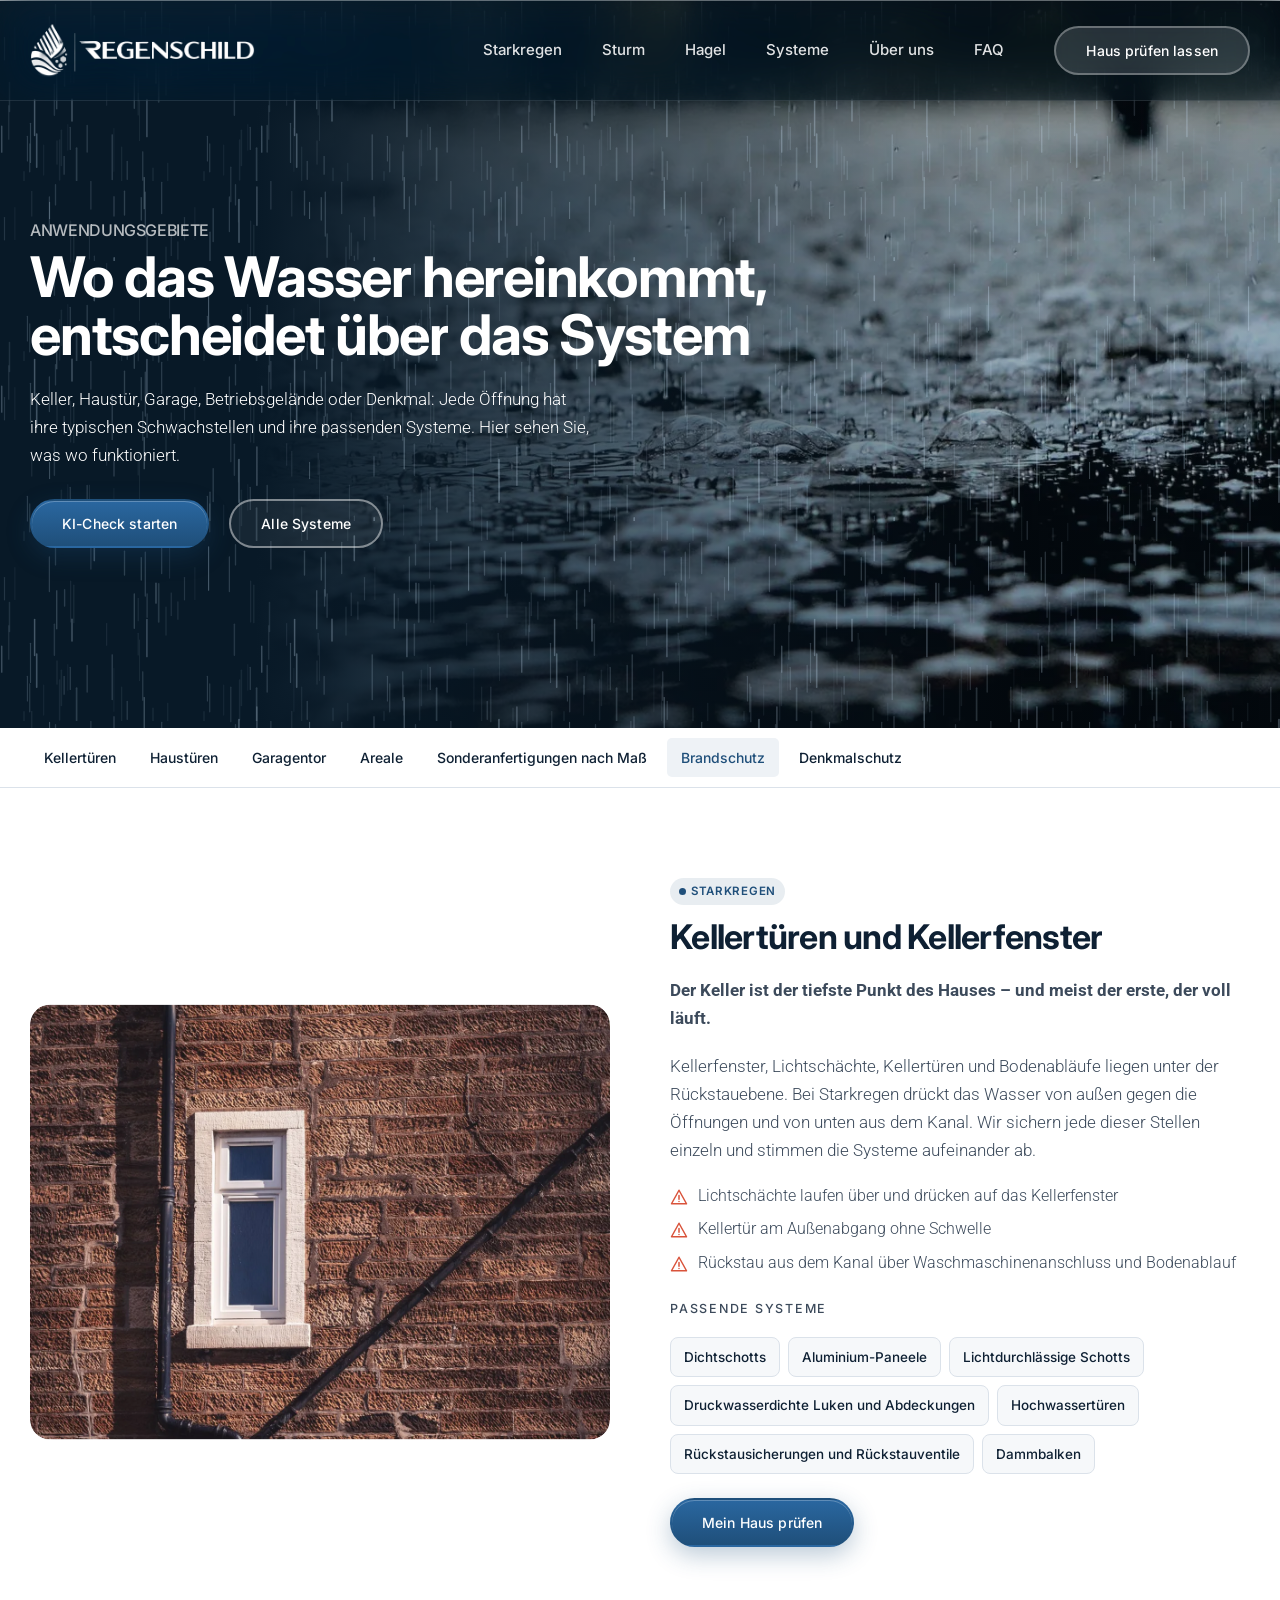
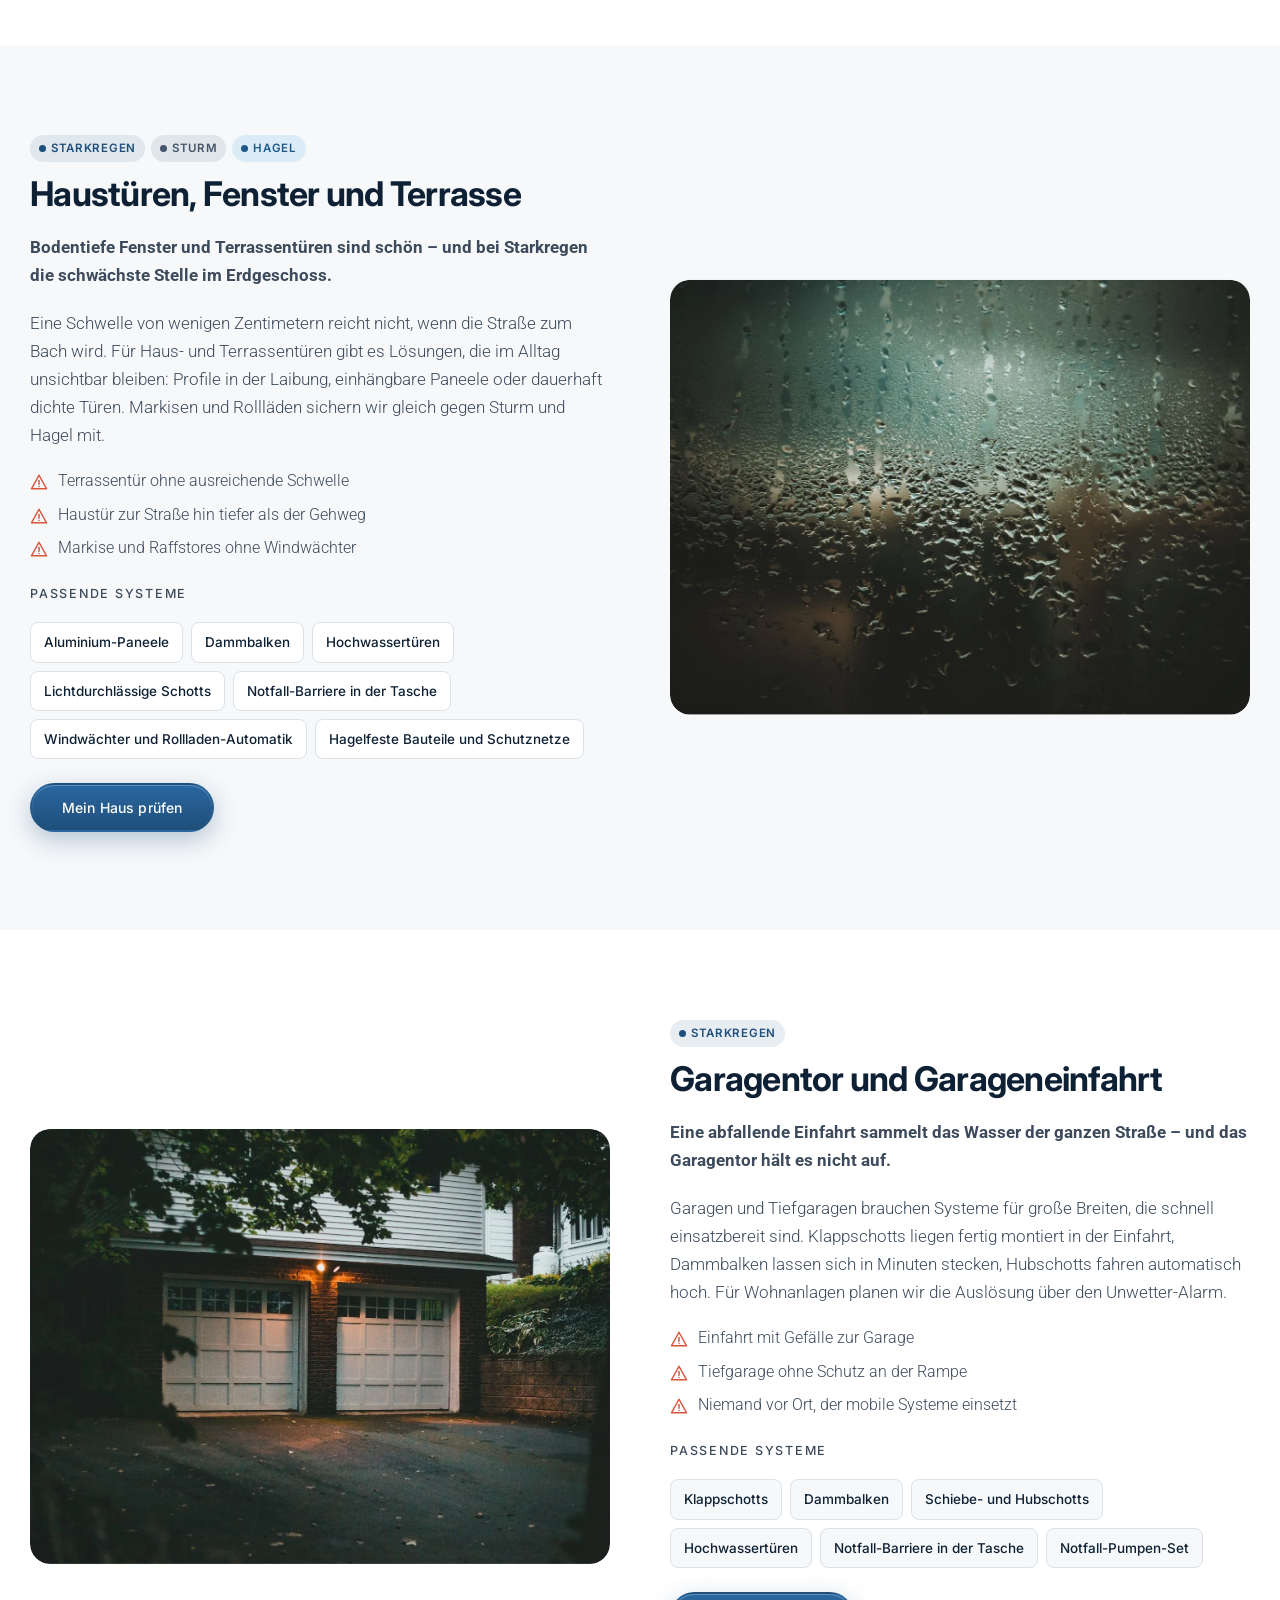
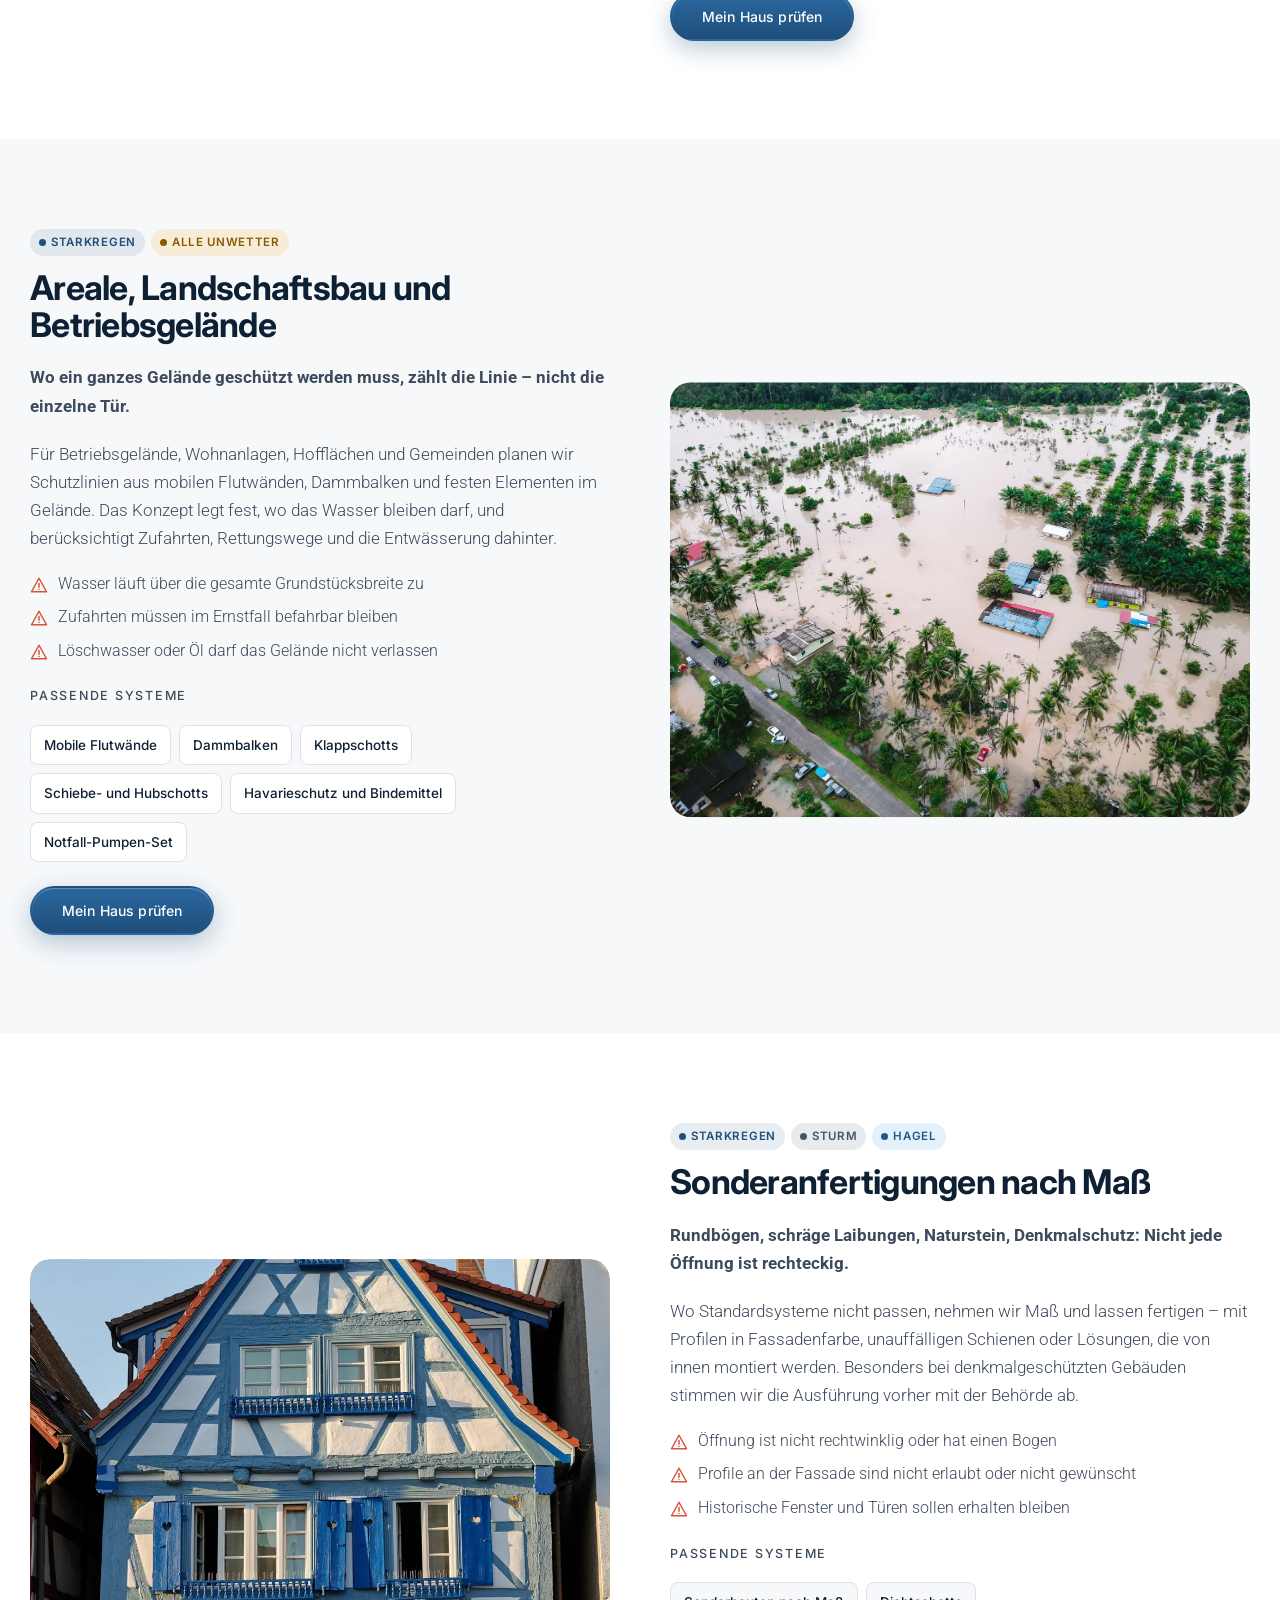
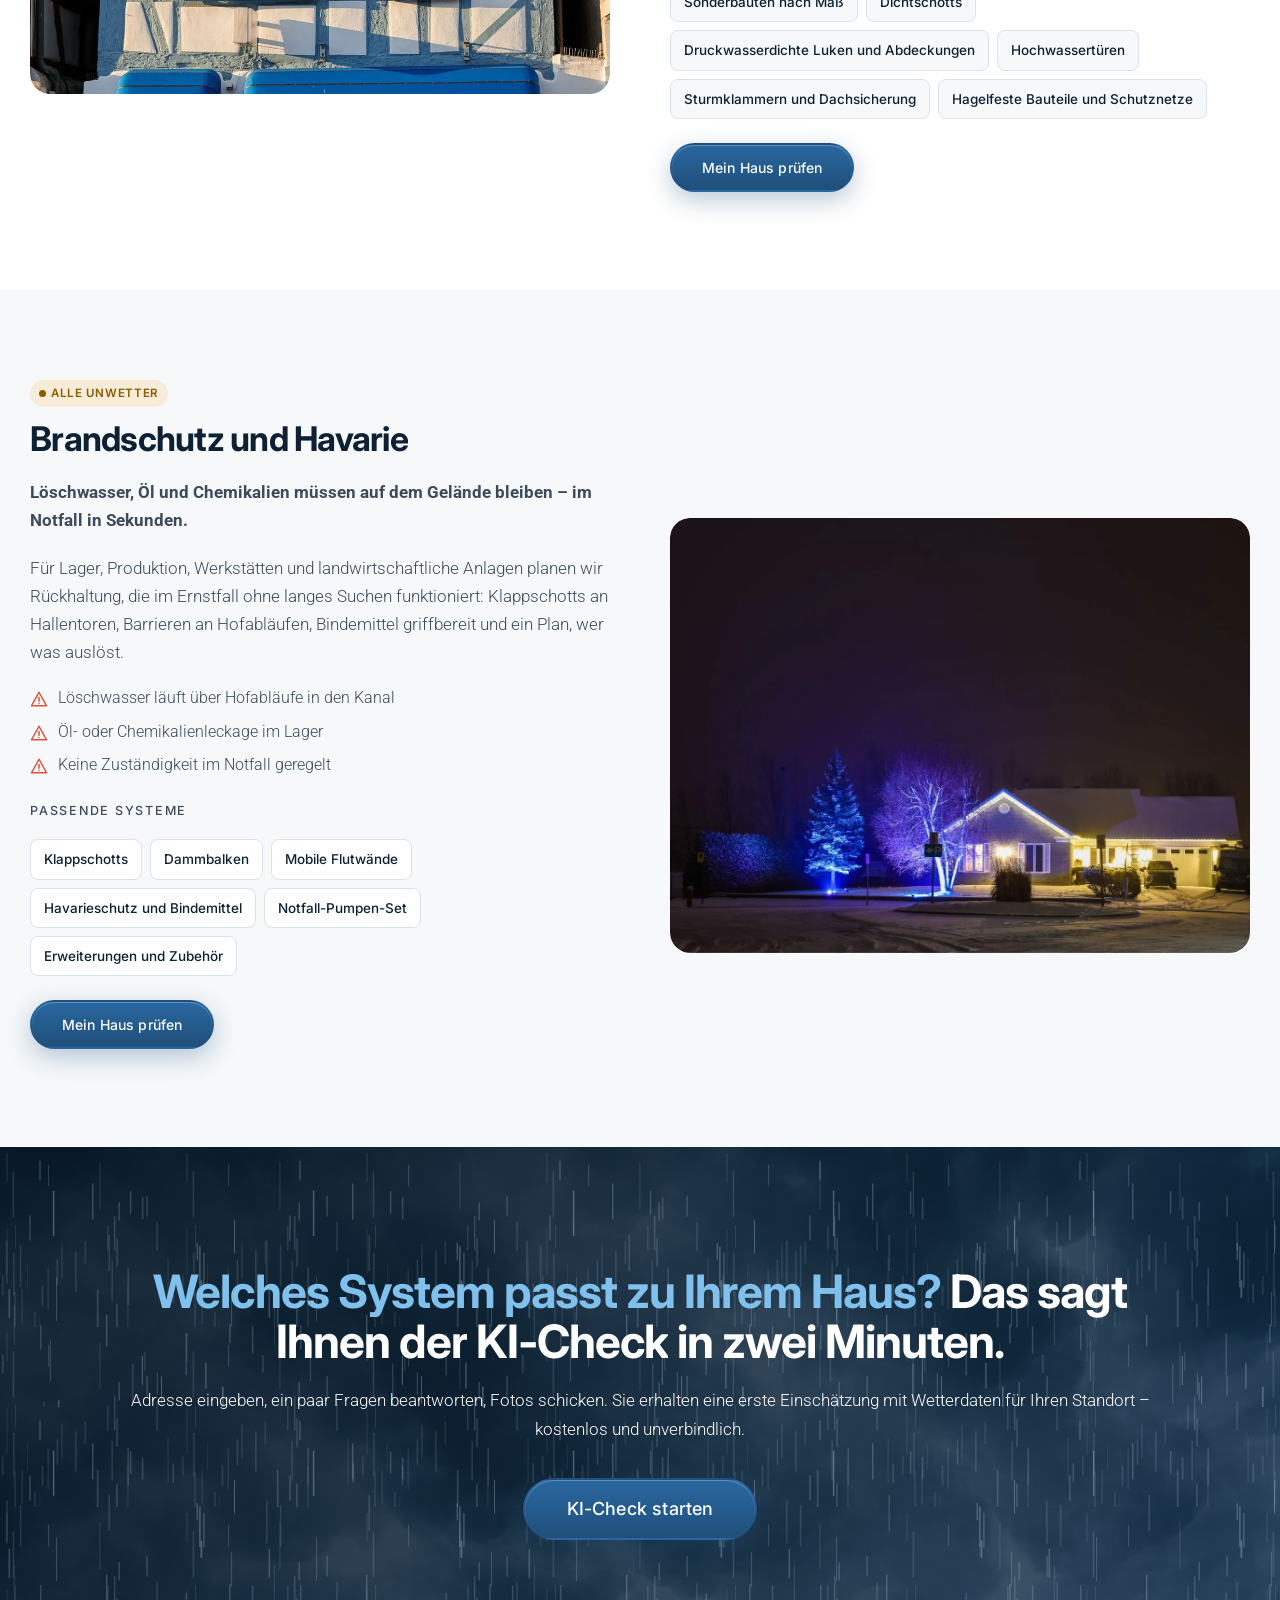
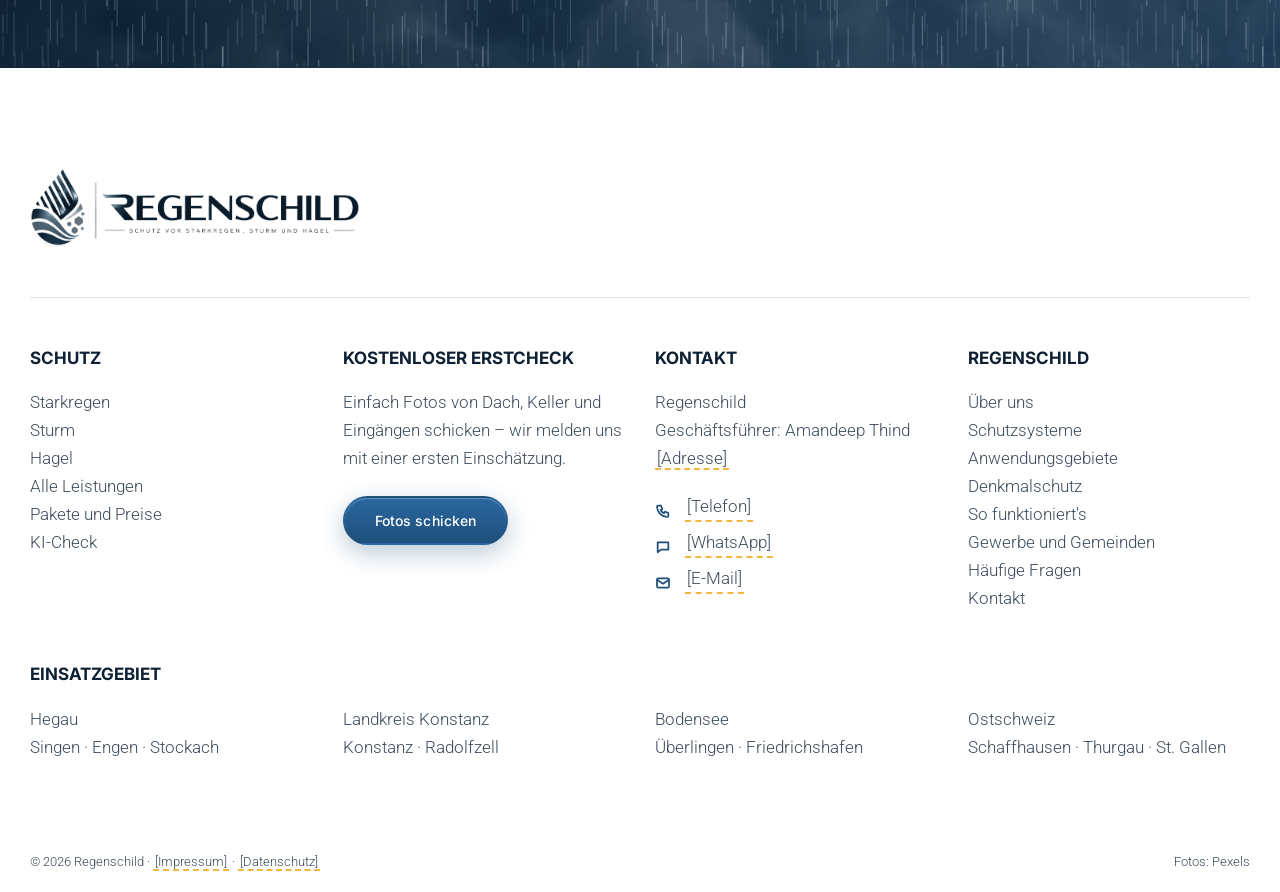
==== commit c0c7c44b: "Premium-Ebene: neue Hero-Form, Glas-Header, Momente, Versprechen, Social Proof Hero als Vollbild mit" ====
--- a/anwendungsgebiete.html
+++ b/anwendungsgebiete.html
@@ -17,7 +17,7 @@
 <header class="site-header" id="header">
   <div class="container header-inner">
     <a class="logo" href="index.html" aria-label="Regenschild – Startseite">
-      <img src="img/logo/regenschild-logo.png" width="250" height="60" alt="Regenschild">
+      <img class="logo-dark" src="img/logo/regenschild-logo.png" width="250" height="60" alt="Regenschild"><img class="logo-light" src="img/logo/regenschild-logo-white.png" width="250" height="60" alt="" aria-hidden="true">
     </a>
     <nav class="main-nav" id="main-nav" aria-label="Hauptnavigation">
       <ul class="menu">
--- a/css/regenschild.css
+++ b/css/regenschild.css
@@ -1091,8 +1091,8 @@
 .contact p { color: rgba(255, 255, 255, 0.85); }
 .contact .icon-list li { align-items: center; }
 .contact .icon-list li svg.i { stroke: var(--c-mint); margin-top: 0; }
-.area { display: flex; flex-wrap: wrap; gap: 8px; margin-top: 10px; }
-.area li { padding: 5px 12px; border-radius: 999px; border: 1px solid rgba(255, 255, 255, 0.2); font-size: 14px; font-family: var(--font-head); }
+.area-list { display: flex; flex-wrap: wrap; gap: 8px; margin-top: 10px; }
+.area-list li { padding: 5px 12px; border-radius: 999px; border: 1px solid rgba(255, 255, 255, 0.2); font-size: 14px; font-family: var(--font-head); }
 .form { background: rgba(255, 255, 255, 0.06); border: 1px solid rgba(255, 255, 255, 0.14); border-radius: 20px; padding: 32px; }
 .form .hint { color: rgba(255, 255, 255, 0.65); font-size: 15px; margin-bottom: 20px; }
 .field { display: grid; gap: 6px; margin-bottom: 14px; }
@@ -1481,3 +1481,210 @@
 }
 .wiz-nav[hidden] { display: none; }
 .wiz .wx { opacity: .55; }
+
+/* ==========================================================================
+   Premium-Ebene: Glanz, Glas, Typografie, neue Hero-Form, Stapelkarten
+   ========================================================================== */
+:root { --glass: rgba(255, 255, 255, 0.07); --glass-border: rgba(255, 255, 255, 0.16); --radius-xl: 26px; }
+h1, h2, h3 { letter-spacing: -0.022em; }
+h2 { font-size: 46px; line-height: 1.08; }
+.hero-title { font-size: 56px; line-height: 1.04; }
+.btn { border-radius: 999px; padding: 14px 30px; letter-spacing: .01em; }
+.btn-lg { padding: 18px 42px; }
+.btn-primary { background: linear-gradient(180deg, #2a67a0 0%, var(--c-teal) 100%); border-color: transparent; box-shadow: inset 0 1px 0 rgba(255, 255, 255, 0.25), 0 8px 24px rgba(31, 79, 122, 0.3); }
+.btn-primary:hover { background: linear-gradient(180deg, #357bb8 0%, #2a67a0 100%); border-color: transparent; }
+.btn-outline-white { border-color: rgba(255, 255, 255, 0.45); background: rgba(255, 255, 255, 0.06); backdrop-filter: blur(10px); }
+.btn-outline-white:hover { background: rgba(255, 255, 255, 0.92); }
+.kicker { letter-spacing: .14em; font-size: 12.5px; }
+
+/* Überschriften mit Lichtlauf */
+.h-shine .sw > span, .h-shine:not(:has(.sw)) { background: linear-gradient(100deg, var(--c-ink) 0%, var(--c-ink) 35%, #2a67a0 50%, var(--c-ink) 65%, var(--c-ink) 100%); background-size: 240% 100%; background-position: 100% 0; -webkit-background-clip: text; background-clip: text; color: transparent; }
+.light.h-shine .sw > span, .light.h-shine:not(:has(.sw)), .hero-title.h-shine .sw > span, .hero-title.h-shine:not(:has(.sw)) { background-image: linear-gradient(100deg, #fff 0%, #fff 35%, #bfe3ff 50%, #fff 65%, #fff 100%); }
+.motion .h-shine.split-in .sw > span { animation: accent-shine 2.2s ease calc(.4s + var(--wi, 0) * 60ms) 1 both; }
+.motion .h-shine .accent .sw > span { background-image: linear-gradient(100deg, var(--c-mint) 0%, var(--c-mint) 35%, #ffffff 50%, var(--c-mint) 65%, var(--c-mint) 100%); }
+
+/* Glas und Netzverläufe */
+.glass { background: var(--glass); border: 1px solid var(--glass-border); backdrop-filter: blur(22px) saturate(150%); -webkit-backdrop-filter: blur(22px) saturate(150%); box-shadow: inset 0 1px 0 rgba(255, 255, 255, 0.22), 0 30px 80px rgba(8, 25, 39, 0.35); border-radius: var(--radius-xl); }
+.mesh { background: radial-gradient(60% 55% at 8% 0%, rgba(127, 192, 236, 0.28), transparent 60%), radial-gradient(45% 45% at 100% 100%, rgba(31, 79, 122, 0.16), transparent 60%), linear-gradient(180deg, #fbfcfe, #f3f6fa); }
+.aurora { position: absolute; inset: -20%; z-index: 0; pointer-events: none; filter: blur(60px); opacity: .75;
+  background: radial-gradient(35% 45% at 20% 30%, rgba(46, 106, 158, 0.55), transparent 70%), radial-gradient(30% 40% at 75% 25%, rgba(127, 192, 236, 0.32), transparent 70%), radial-gradient(40% 50% at 60% 90%, rgba(18, 48, 75, 0.8), transparent 70%); }
+.motion .aurora { animation: aurora-drift 18s ease-in-out infinite alternate; }
+@keyframes aurora-drift { from { transform: translate3d(-3%, -2%, 0) rotate(-2deg) scale(1); } to { transform: translate3d(3%, 4%, 0) rotate(2deg) scale(1.08); } }
+.dark-radial, .faq.dark-radial { position: relative; overflow: hidden; }
+.dark-radial > .container { position: relative; z-index: 1; }
+.dark-radial::after { content: ""; position: absolute; inset: 0; pointer-events: none; background: radial-gradient(50% 40% at 50% 0%, rgba(127, 192, 236, 0.16), transparent 70%); }
+.price-card, .compare-card.us, .result, .keyfact, .emergency { border-radius: var(--radius-xl); }
+.keyfact { background: rgba(255, 255, 255, 0.07); backdrop-filter: blur(16px); -webkit-backdrop-filter: blur(16px); border-color: rgba(255, 255, 255, 0.16); box-shadow: inset 0 1px 0 rgba(255, 255, 255, 0.2); }
+.service-card, .sys-card, .post-card, .value-card, .result-card { border-radius: var(--radius-xl); border: 1px solid rgba(14, 32, 51, 0.06); box-shadow: 0 1px 2px rgba(8, 25, 39, 0.04), 0 12px 40px rgba(8, 25, 39, 0.06); }
+.price-card { border: 1px solid rgba(255, 255, 255, 0.12); backdrop-filter: blur(14px); -webkit-backdrop-filter: blur(14px); }
+.price-card.featured { border-color: rgba(127, 192, 236, 0.7); box-shadow: 0 0 0 1px rgba(127, 192, 236, 0.3), 0 30px 80px rgba(8, 25, 39, 0.45); }
+
+/* Hero, neue Form */
+.hero-v2 { padding: 90px 0 70px; min-height: calc(100vh - 100px); display: flex; align-items: center; background: linear-gradient(90deg, rgba(8, 25, 39, 0.96) 0%, rgba(8, 25, 39, 0.72) 45%, rgba(7, 22, 36, 0.35) 100%), url("../img/hero-storm-house.webp") center 60% / cover no-repeat; }
+.motion .hero-v2 { background-position: center 0, center calc(60% + var(--bg-shift, 0px)); }
+.hero-v2 > .container { width: 100%; }
+.hero-grid { display: grid; grid-template-columns: 1.1fr .9fr; gap: 60px; align-items: center; }
+.hero-v2 .hero-content { max-width: 640px; }
+.hero-v2 .hero-kicker { display: inline-flex; align-items: center; gap: 8px; padding: 7px 14px 7px 8px; border-radius: 999px; background: rgba(255, 255, 255, 0.08); border: 1px solid rgba(255, 255, 255, 0.16); font-size: 12px; letter-spacing: .1em; margin-bottom: 26px; backdrop-filter: blur(10px); }
+.hero-v2 .hero-kicker i { width: 8px; height: 8px; border-radius: 50%; background: var(--c-mint); box-shadow: 0 0 0 4px rgba(127, 192, 236, 0.25); animation: pulse-dot 2s ease-in-out infinite; }
+@keyframes pulse-dot { 0%, 100% { box-shadow: 0 0 0 3px rgba(127, 192, 236, 0.3); } 50% { box-shadow: 0 0 0 7px rgba(127, 192, 236, 0.08); } }
+.hero-v2 .hero-title { margin-bottom: 22px; }
+.hero-v2 .hero-text { font-size: 19px; font-weight: 300; color: rgba(255, 255, 255, 0.82); max-width: 560px; }
+.hero-v2 .btn-row { margin: 34px 0 40px; }
+.hero-v2 .trust-row { margin-top: 0; padding-top: 22px; }
+.hero-visual { position: relative; }
+.hero-card { padding: 28px 28px 26px; color: #fff; position: relative; }
+.hero-card-head { display: flex; align-items: center; justify-content: space-between; gap: 12px; margin-bottom: 20px; }
+.hero-card-head b { font-family: var(--font-head); font-size: 17px; font-weight: 600; }
+.hero-card-head span { font-size: 12px; letter-spacing: .1em; text-transform: uppercase; color: var(--c-mint); display: inline-flex; align-items: center; gap: 6px; }
+.hero-card-head span i { width: 7px; height: 7px; border-radius: 50%; background: #5ee29a; box-shadow: 0 0 10px #5ee29a; }
+.hero-card .gauge { margin: 12px 0; }
+.hero-card .gauge-head { color: #fff; font-size: 14px; }
+.hero-card .gauge-bar { background: rgba(255, 255, 255, 0.12); height: 8px; }
+.hero-card .gauge-fill { background: linear-gradient(90deg, var(--c-teal-2), var(--c-mint)); transition: width 1.6s cubic-bezier(.2, .8, .2, 1); }
+.hero-card .lvl { background: rgba(255, 255, 255, 0.14); color: #fff; }
+.hero-card .lvl--2 { background: #f3b63f; color: var(--c-ink); }
+.hero-card .lvl--3 { background: #ff7d64; color: #fff; }
+.hero-card-foot { display: flex; align-items: center; justify-content: space-between; gap: 12px; margin-top: 20px; padding-top: 16px; border-top: 1px solid rgba(255, 255, 255, 0.12); font-size: 13.5px; color: rgba(255, 255, 255, 0.7); }
+.hero-card-foot a { color: var(--c-mint); font-family: var(--font-head); font-weight: 600; white-space: nowrap; }
+.radar { position: absolute; right: -40px; top: -40px; width: 160px; height: 160px; pointer-events: none; opacity: .9; }
+.radar i { position: absolute; inset: 0; border-radius: 50%; border: 1px solid rgba(127, 192, 236, 0.45); }
+.motion .radar i { animation: radar-ring 3.2s ease-out infinite; }
+.radar i:nth-child(2) { animation-delay: 1.05s; } .radar i:nth-child(3) { animation-delay: 2.1s; }
+@keyframes radar-ring { from { transform: scale(.25); opacity: .9; } to { transform: scale(1); opacity: 0; } }
+.chip-float { position: absolute; padding: 12px 16px; display: flex; align-items: center; gap: 10px; color: #fff; font-family: var(--font-head); font-size: 13.5px; font-weight: 500; border-radius: 16px; }
+.chip-float svg.i { stroke: var(--c-mint); width: 20px; height: 20px; }
+.chip-float.a { left: -40px; top: -22px; }
+.chip-float.b { right: -30px; bottom: -26px; }
+.motion .chip-float { animation: chip-float 6s ease-in-out infinite; }
+.motion .chip-float.b { animation-delay: -3s; }
+@keyframes chip-float { 0%, 100% { transform: translateY(0); } 50% { transform: translateY(-10px); } }
+.scroll-cue { position: absolute; left: 50%; bottom: 22px; transform: translateX(-50%); z-index: 3; width: 26px; height: 42px; border-radius: 14px; border: 2px solid rgba(255, 255, 255, 0.35); }
+.scroll-cue::after { content: ""; position: absolute; left: 50%; top: 8px; width: 4px; height: 8px; margin-left: -2px; border-radius: 2px; background: #fff; animation: cue 1.8s ease-in-out infinite; }
+@keyframes cue { 0% { transform: translateY(0); opacity: 1; } 70% { transform: translateY(14px); opacity: 0; } 100% { transform: translateY(0); opacity: 0; } }
+.motion .hero-visual { opacity: 0; transform: translateY(30px) scale(.96); transition: opacity 1s ease .6s, transform 1.1s cubic-bezier(.2, .7, .2, 1) .6s; }
+.motion.is-loaded .hero-visual { opacity: 1; transform: none; }
+
+/* Momente: emotionale Szenen */
+.moments { padding: 110px 0; background: var(--c-dark); color: #fff; position: relative; overflow: hidden; }
+.moments > .container { position: relative; z-index: 1; }
+.moments .kicker { color: var(--c-mint); }
+.moments h2 { color: #fff; max-width: 820px; margin-bottom: 14px; }
+.moments .lead { color: rgba(255, 255, 255, 0.72); max-width: 640px; margin-bottom: 50px; font-size: 18px; }
+.moment-grid { display: grid; grid-template-columns: repeat(3, 1fr); gap: 22px; }
+.moment { position: relative; min-height: 480px; border-radius: var(--radius-xl); overflow: hidden; display: flex; flex-direction: column; justify-content: flex-end; padding: 30px 28px; color: #fff; isolation: isolate; }
+.moment img { position: absolute; inset: 0; width: 100%; height: 100%; object-fit: cover; z-index: -2; transition: transform 1.4s cubic-bezier(.2, .7, .2, 1); }
+.moment::before { content: ""; position: absolute; inset: 0; z-index: -1; background: linear-gradient(180deg, rgba(8, 25, 39, 0.1) 0%, rgba(8, 25, 39, 0.55) 45%, rgba(8, 25, 39, 0.96) 100%); }
+.moment:hover img { transform: scale(1.06); }
+.moment .time { font-family: var(--font-head); font-size: 13px; letter-spacing: .12em; text-transform: uppercase; color: var(--c-mint); margin-bottom: 10px; }
+.moment h3 { color: #fff; font-size: 24px; margin-bottom: 10px; }
+.moment p { color: rgba(255, 255, 255, 0.8); font-size: 15.5px; margin: 0 0 14px; }
+.moment .after { display: flex; gap: 10px; align-items: flex-start; padding: 12px 14px; border-radius: 14px; background: rgba(255, 255, 255, 0.08); border: 1px solid rgba(255, 255, 255, 0.14); font-size: 14.5px; backdrop-filter: blur(12px); }
+.moment .after svg.i { stroke: #5ee29a; flex: 0 0 auto; margin-top: 2px; }
+.moment .after b { color: #fff; font-weight: 600; }
+
+/* Manifest */
+.manifesto { padding: 120px 0; text-align: center; position: relative; overflow: hidden; }
+.manifesto .line { font-family: var(--font-head); font-weight: 700; font-size: 44px; line-height: 1.15; letter-spacing: -0.025em; color: var(--c-ink); max-width: 900px; margin: 0 auto 18px; }
+.manifesto .line.dim { color: rgba(14, 32, 51, 0.38); }
+.manifesto .sig { margin-top: 36px; font-size: 15px; color: var(--c-steel); }
+.manifesto .sig b { display: block; font-family: var(--font-head); color: var(--c-ink); font-size: 17px; }
+.motion .manifesto .line { opacity: 0; transform: translateY(26px); transition: opacity .9s ease, transform 1s cubic-bezier(.2, .7, .2, 1); transition-delay: calc(var(--i, 0) * 220ms); }
+.motion .manifesto.in .line { opacity: 1; transform: none; }
+.motion .manifesto .sig { opacity: 0; transition: opacity 1s ease .9s; }
+.motion .manifesto.in .sig { opacity: 1; }
+
+/* Kernvorteile als Karten */
+.benefit { background: #fff; border-radius: var(--radius-xl); padding: 34px 24px 30px; border: 1px solid rgba(14, 32, 51, 0.06); box-shadow: 0 1px 2px rgba(8, 25, 39, 0.04), 0 12px 40px rgba(8, 25, 39, 0.06); }
+.benefit .icon-box { margin-top: 0; }
+.benefits { padding: 100px 0 60px; }
+
+/* Stapelkarten und Wischleisten auf dem Handy */
+@media (max-width: 1024px) {
+  h2 { font-size: 34px; }
+  .hero-title { font-size: 38px; }
+  .hero-v2 { min-height: 0; padding: 60px 0 70px; }
+  .hero-grid { grid-template-columns: 1fr; gap: 36px; }
+  .hero-visual { max-width: 520px; }
+  .chip-float.a { left: 0; top: -18px; } .chip-float.b { right: 0; bottom: -22px; }
+  .radar { right: -20px; top: -30px; width: 110px; height: 110px; }
+  .moment-grid { display: block; }
+  .moment { min-height: 400px; }
+  .manifesto .line { font-size: 30px; }
+  .stack { display: block; }
+  .stack > * { position: sticky; top: calc(var(--stack-top, 86px) + var(--i, 0) * 14px); margin-bottom: 22px; transform-origin: 50% 0; will-change: transform; }
+  .stack > *:last-child { margin-bottom: 0; }
+  .motion .stack > .reveal { transition: opacity .8s ease, transform .3s linear; }
+  .snap { display: flex; overflow-x: auto; scroll-snap-type: x mandatory; gap: 14px; padding: 6px 16px 18px; margin: 0 -16px; scrollbar-width: none; -webkit-overflow-scrolling: touch; }
+  .snap::-webkit-scrollbar { display: none; }
+  .snap > * { flex: 0 0 80%; scroll-snap-align: center; }
+  .snap-hint { display: flex; gap: 6px; justify-content: center; margin-top: 4px; }
+  .snap-hint i { width: 6px; height: 6px; border-radius: 50%; background: var(--c-grey-3); transition: background .3s, width .3s; }
+  .snap-hint i.is-on { background: var(--c-teal); width: 18px; border-radius: 3px; }
+}
+@media (min-width: 1025px) { .snap-hint { display: none; } }
+@media (max-width: 640px) {
+  .hero-v2 .hero-text { font-size: 17px; }
+  .hero-card { padding: 22px 20px; }
+  .moment { min-height: 360px; padding: 24px 20px; }
+  .manifesto { padding: 80px 0; }
+  .manifesto .line { font-size: 26px; }
+  .benefits { padding: 70px 0 40px; }
+}
+
+/* Social Proof */
+.proof { padding: 110px 0; background: var(--c-grey-1); }
+.proof-numbers { display: grid; grid-template-columns: repeat(4, 1fr); gap: 18px; margin-bottom: 44px; }
+.pnum { background: #fff; border-radius: var(--radius-xl); padding: 26px 24px; border: 1px solid rgba(14, 32, 51, 0.06); box-shadow: 0 12px 40px rgba(8, 25, 39, 0.05); }
+.pnum b { display: block; font-family: var(--font-head); font-size: 36px; font-weight: 700; letter-spacing: -0.03em; line-height: 1; margin-bottom: 8px; background: linear-gradient(120deg, var(--c-teal), #2e6a9e 60%, var(--c-mint)); -webkit-background-clip: text; background-clip: text; color: transparent; }
+.pnum b .ph { -webkit-text-fill-color: var(--c-teal); }
+.pnum span { font-size: 14.5px; color: var(--c-text); }
+.quote-grid { display: grid; grid-template-columns: repeat(3, 1fr); gap: 22px; }
+.quote { position: relative; margin: 0; background: #fff; border-radius: var(--radius-xl); padding: 30px 28px 26px; border: 1px solid rgba(14, 32, 51, 0.06); box-shadow: 0 12px 40px rgba(8, 25, 39, 0.05); display: flex; flex-direction: column; gap: 14px; }
+.quote .stars { display: flex; gap: 3px; }
+.quote .stars svg { width: 16px; height: 16px; fill: #f3b63f; }
+.quote blockquote { margin: 0; font-size: 16.5px; line-height: 1.6; color: var(--c-ink); font-weight: 300; flex: 1 1 auto; }
+.quote figcaption b { display: block; font-family: var(--font-head); font-weight: 600; color: var(--c-ink); font-size: 15px; }
+.quote figcaption span { font-size: 13.5px; color: var(--c-steel); }
+.quote .sample { font-size: 11px; letter-spacing: .06em; text-transform: uppercase; color: #c98a0e; border: 1px dashed #f3b63f; border-radius: 999px; padding: 3px 9px; align-self: flex-start; }
+.partners { margin-top: 44px; text-align: center; }
+.partners > span { display: block; font-size: 13px; letter-spacing: .1em; text-transform: uppercase; color: var(--c-steel); margin-bottom: 16px; }
+.partner-row { display: flex; flex-wrap: wrap; justify-content: center; gap: 12px 28px; font-family: var(--font-head); font-weight: 600; font-size: 16px; color: var(--c-steel); }
+@media (max-width: 1024px) { .proof { padding: 70px 0; } .proof-numbers { display: block; } .pnum { margin-bottom: 14px; } }
+
+/* Header im neuen Stil: Glas, über dem Hero dunkel-transparent */
+.site-header { background: rgba(255, 255, 255, 0.72); backdrop-filter: blur(22px) saturate(160%); -webkit-backdrop-filter: blur(22px) saturate(160%); box-shadow: none; border-bottom: 1px solid rgba(14, 32, 51, 0.06); transition: background-color .4s ease, border-color .4s ease, box-shadow .4s ease; }
+.site-header.is-scrolled { background: rgba(255, 255, 255, 0.82); box-shadow: 0 10px 40px rgba(8, 25, 39, 0.08); }
+.logo .logo-light { display: none; }
+.menu > .menu-item > a { border-radius: 999px; transition: background .25s, color .25s; }
+.menu > .menu-item > a:hover, .menu > .menu-item:hover > a { background: rgba(31, 79, 122, 0.08); }
+.sub, .mega { border-radius: 18px; border: 1px solid rgba(14, 32, 51, 0.06); box-shadow: 0 30px 80px rgba(8, 25, 39, 0.18); backdrop-filter: blur(20px); -webkit-backdrop-filter: blur(20px); background: rgba(255, 255, 255, 0.92); }
+.site-header.on-dark { background: rgba(8, 25, 39, 0.28); border-bottom-color: rgba(255, 255, 255, 0.1); box-shadow: none; }
+.site-header.on-dark .logo .logo-dark { display: none; }
+.site-header.on-dark .logo .logo-light { display: block; }
+.site-header.on-dark .menu > .menu-item > a { color: rgba(255, 255, 255, 0.88); }
+.site-header.on-dark .menu > .menu-item > a:hover, .site-header.on-dark .menu > .menu-item:hover > a { background: rgba(255, 255, 255, 0.12); color: #fff; }
+.site-header.on-dark .menu > .menu-item > a.is-active { color: #fff; }
+.site-header.on-dark .btn-primary { background: rgba(255, 255, 255, 0.14); border-color: rgba(255, 255, 255, 0.3); box-shadow: none; backdrop-filter: blur(10px); }
+.site-header.on-dark .btn-primary:hover { background: rgba(255, 255, 255, 0.92); color: var(--c-ink); }
+.site-header.on-dark .nav-toggle span { background: #fff; }
+.site-header.on-dark .sub-arrow { stroke: rgba(255, 255, 255, 0.8); }
+.hero, .hero-v2 { margin-top: -100px; padding-top: calc(120px + 100px); }
+.hero-v2 { min-height: 100vh; }
+@media (max-width: 1024px) {
+  .hero, .hero-v2 { margin-top: -80px; padding-top: calc(80px + 70px); }
+  .hero-v2 { min-height: 0; }
+  .main-nav.open ~ .nav-toggle span, .site-header.menu-open .nav-toggle span { background: var(--c-text); }
+  .site-header.menu-open { background: #fff; }
+  .site-header.menu-open .logo .logo-dark { display: block; }
+  .site-header.menu-open .logo .logo-light { display: none; }
+  /* Weniger Scrollen auf dem Handy */
+  .section { padding: 60px 0; }
+  .intro { padding: 60px 0 70px; }
+  .steps { padding: 60px 0 50px; }
+  .kicheck { padding: 60px 0; }
+  .moments { padding: 70px 0; }
+  .moment { min-height: 340px; }
+  .founder .col-media { display: none; }
+  .hero-v2 .trust-row { display: none; }
+}
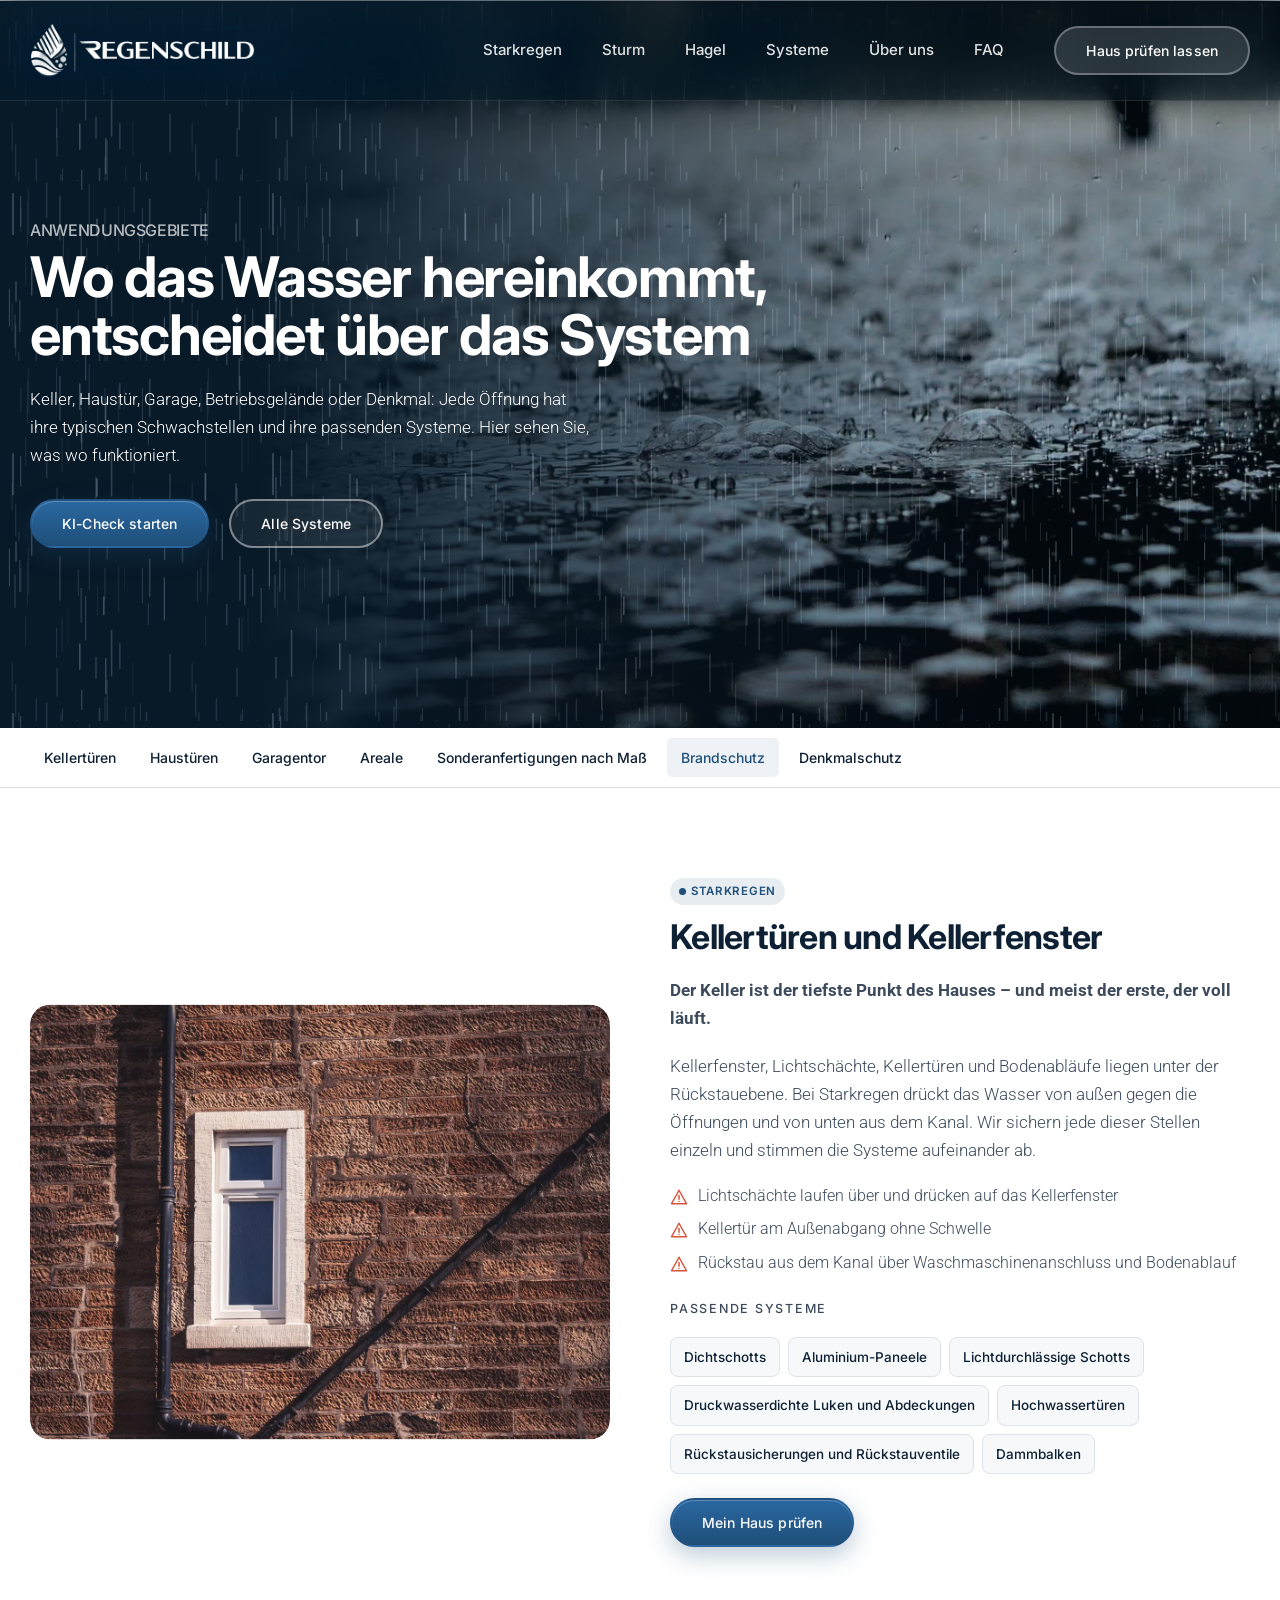
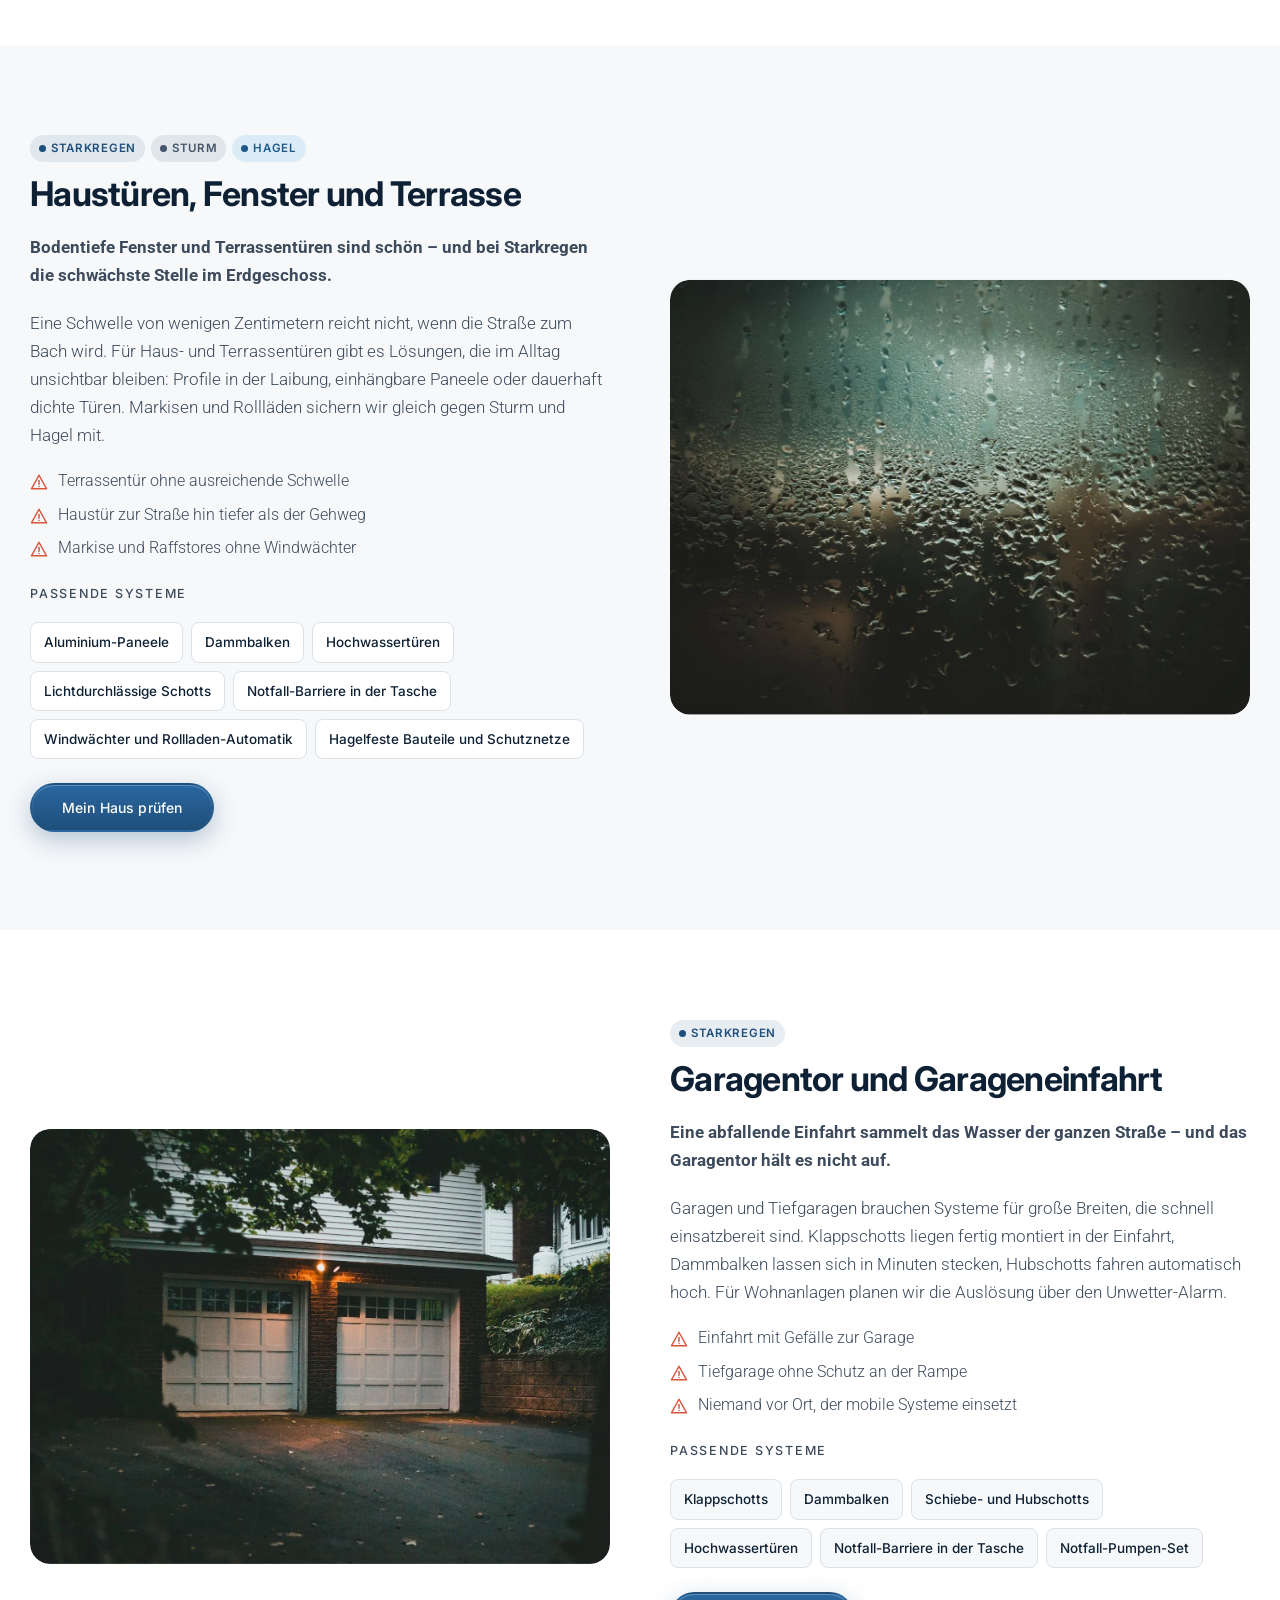
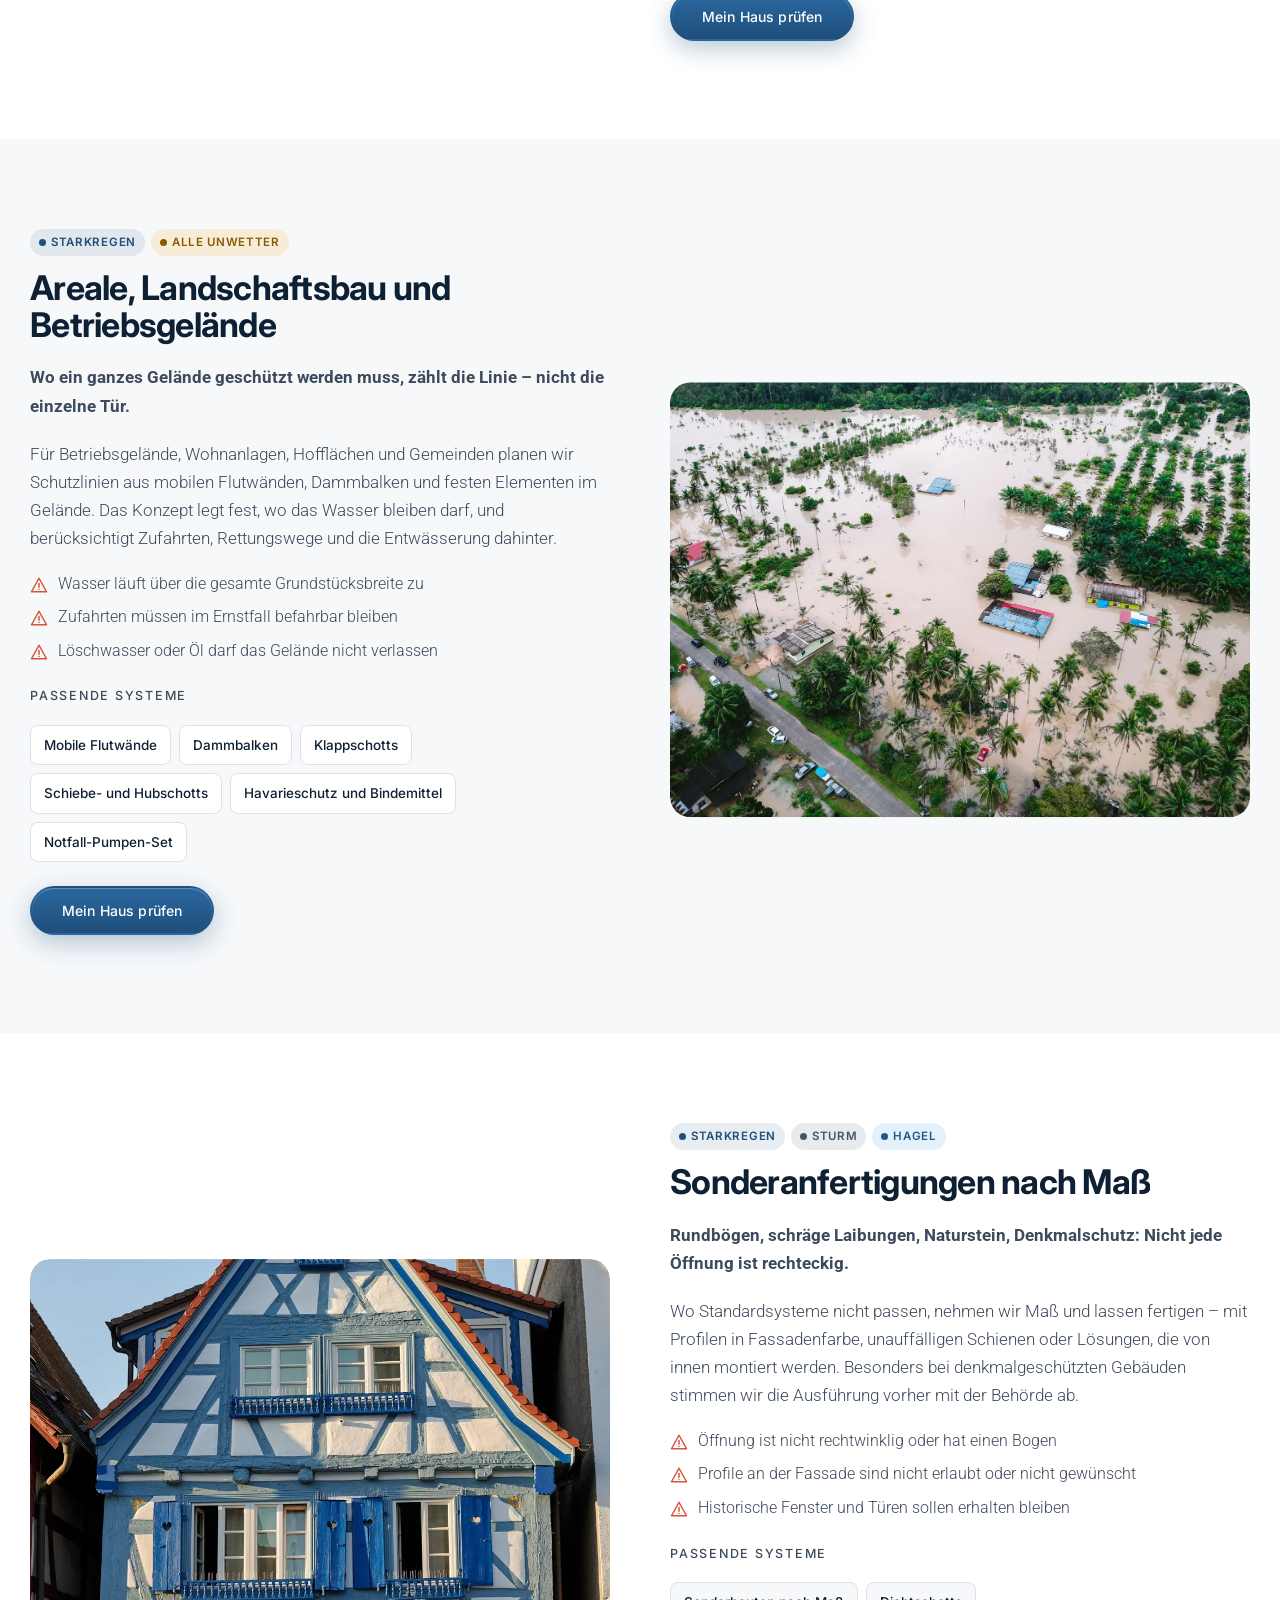
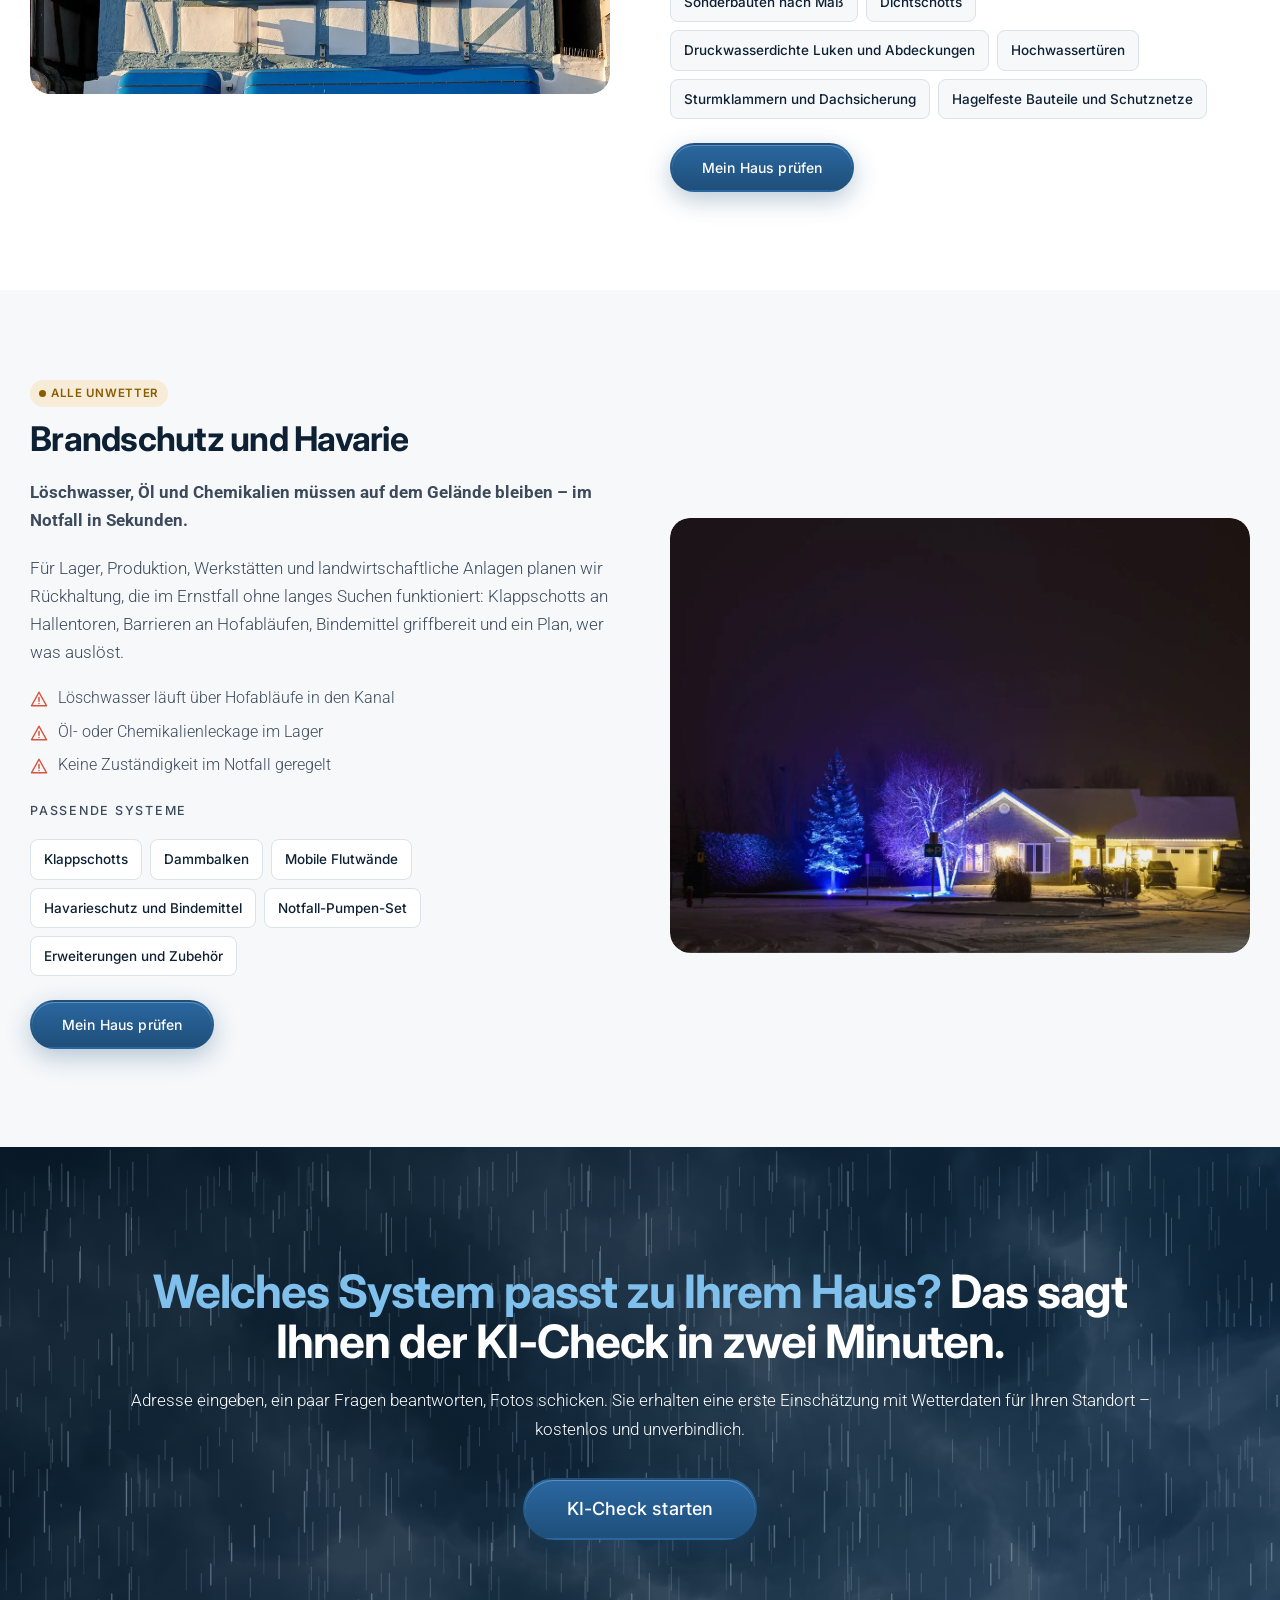
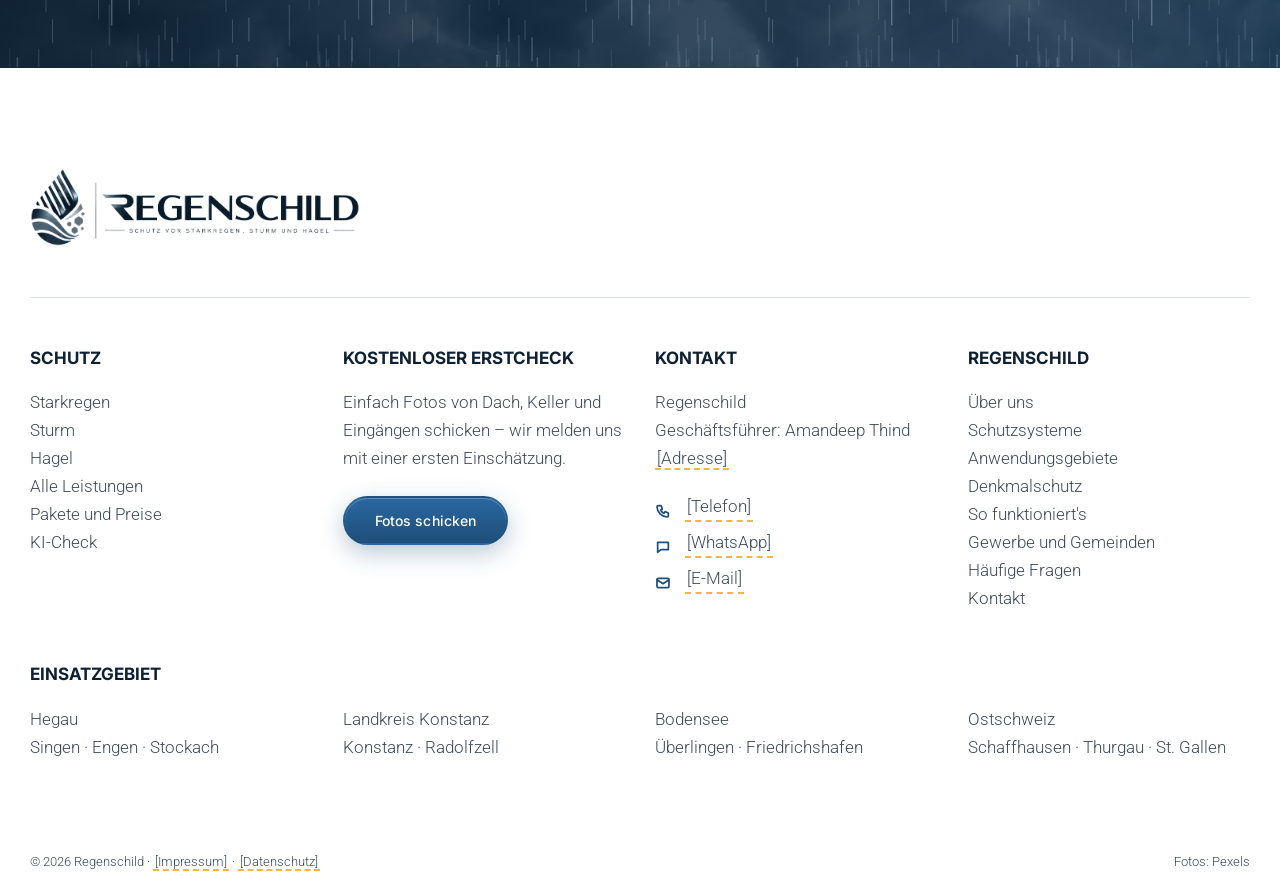
==== commit 2e5b39d3: "Versionsnummer an CSS- und JS-Verweisen gegen Browser-Cache Der Seitengenerator hängt einen Inhalts-" ====
--- a/anwendungsgebiete.html
+++ b/anwendungsgebiete.html
@@ -9,7 +9,7 @@
 <link rel="preconnect" href="https://fonts.gstatic.com" crossorigin>
 <link href="https://fonts.googleapis.com/css2?family=Inter:wght@400;500;600;700&family=Roboto:wght@300;400;500;700&display=swap" rel="stylesheet">
 <link rel="icon" type="image/png" href="[data-uri]">
-<link rel="stylesheet" href="css/regenschild.css">
+<link rel="stylesheet" href="css/regenschild.css?v=008b07b5">
 </head>
 <body>
 
@@ -241,6 +241,6 @@
 <a href="#" class="to-top" id="to-top" aria-label="Nach oben"><svg class="i" viewBox="0 0 24 24" aria-hidden="true"><path d="M6 15l6-6 6 6"/></svg></a>
 <!--/FOOTER-->
 
-<script src="js/regenschild.js"></script>
+<script src="js/regenschild.js?v=008b07b5"></script>
 </body>
 </html>
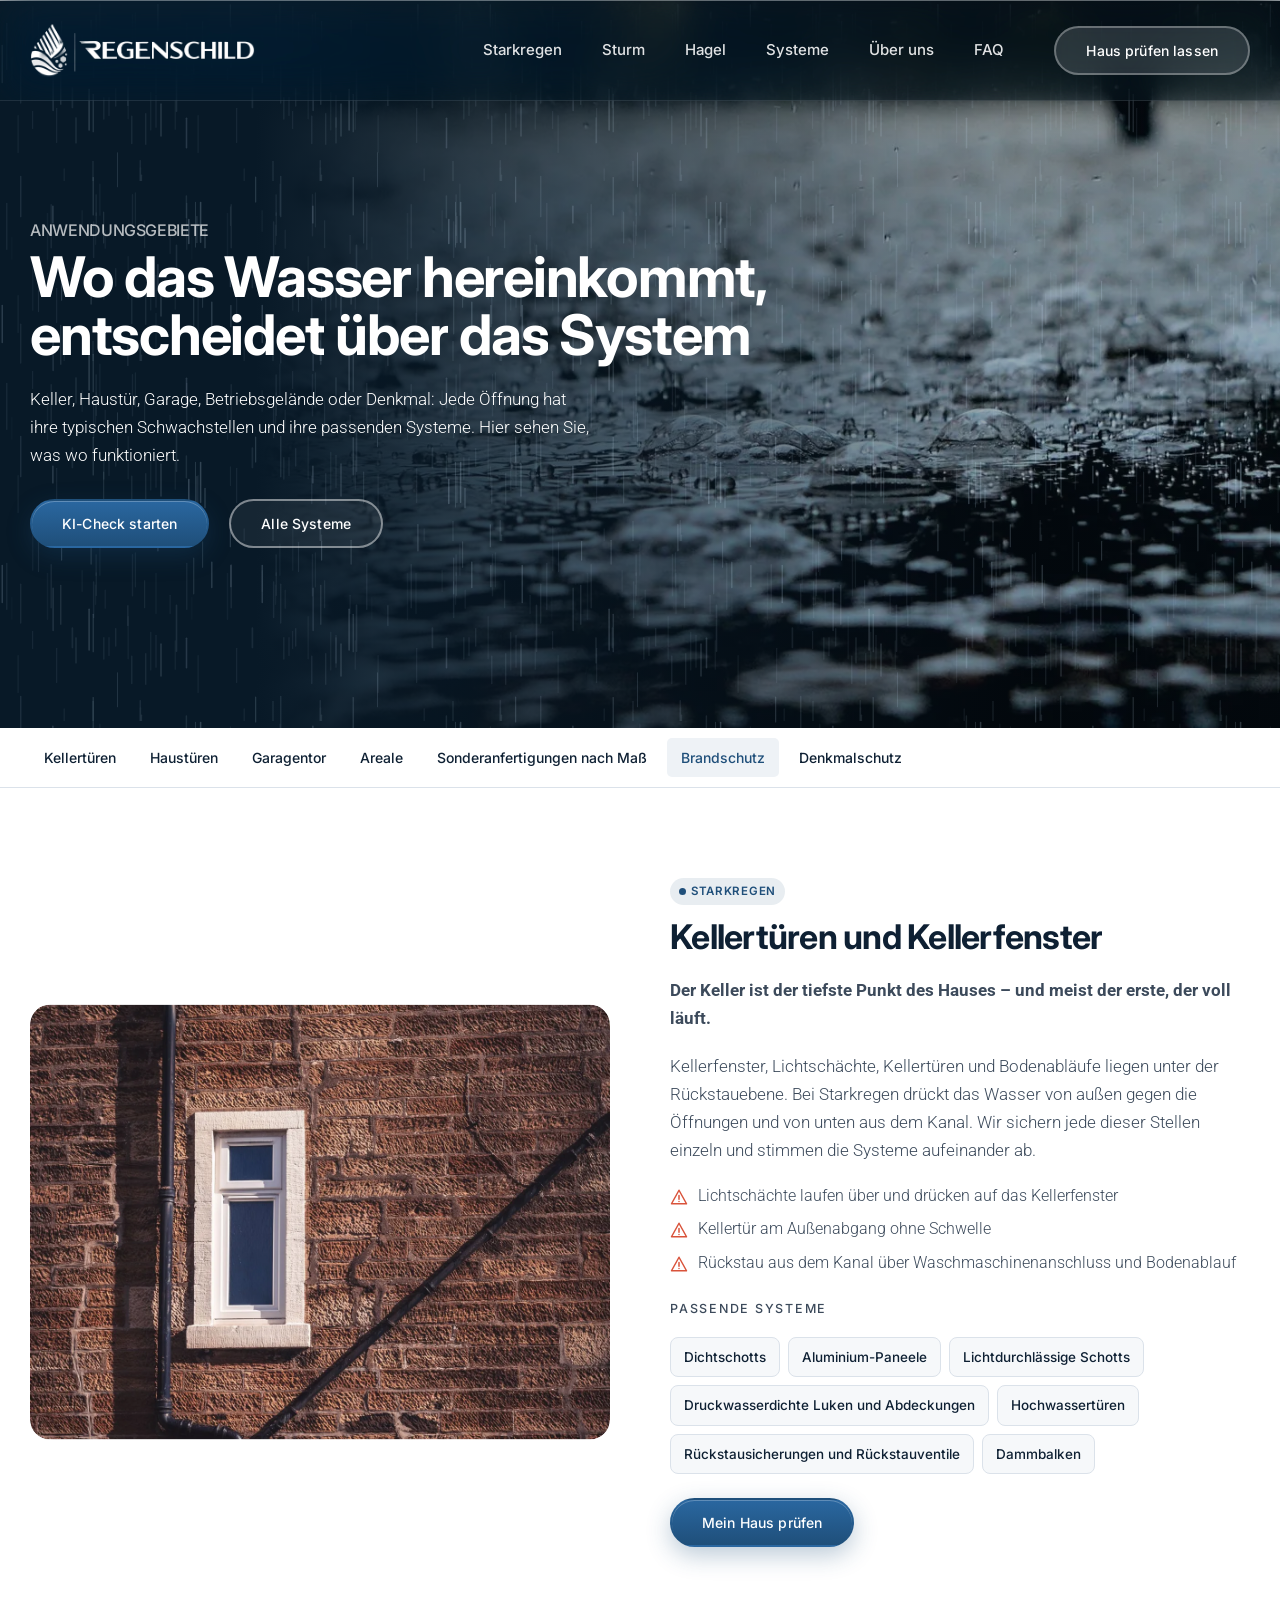
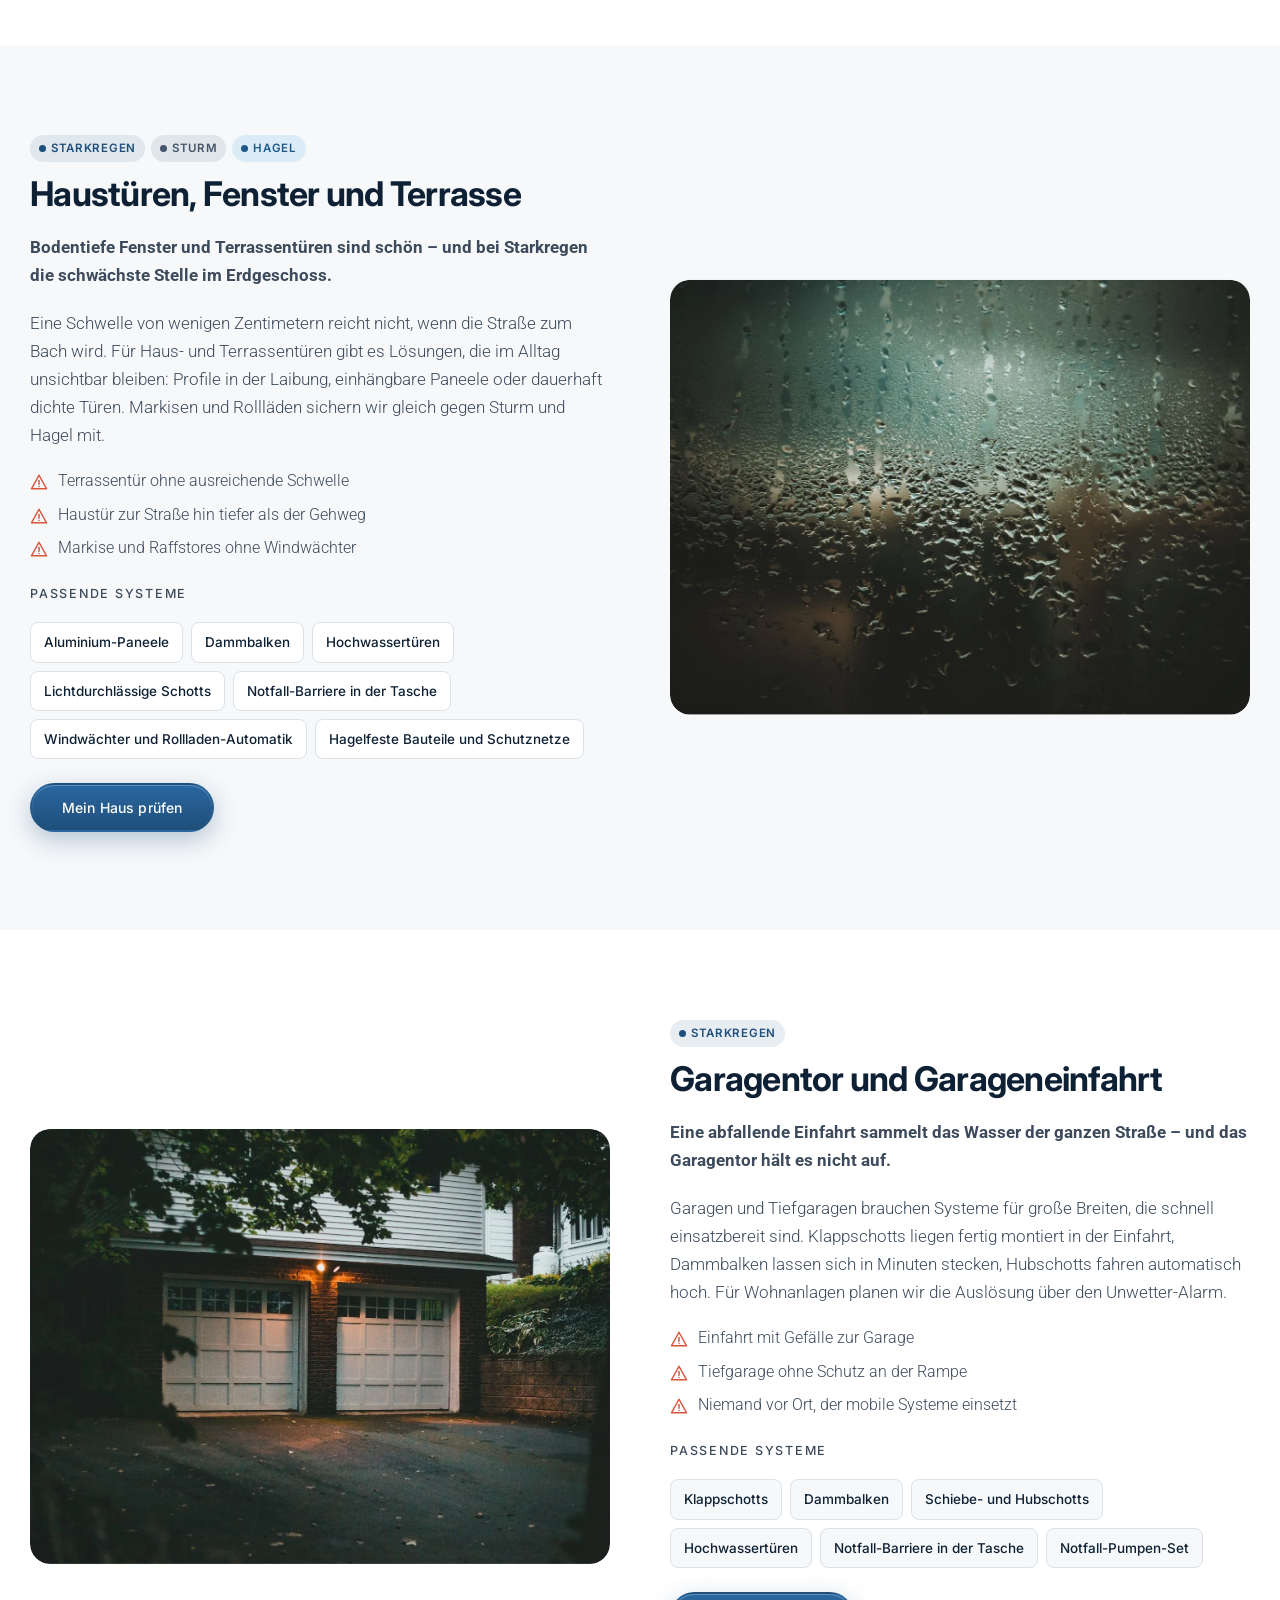
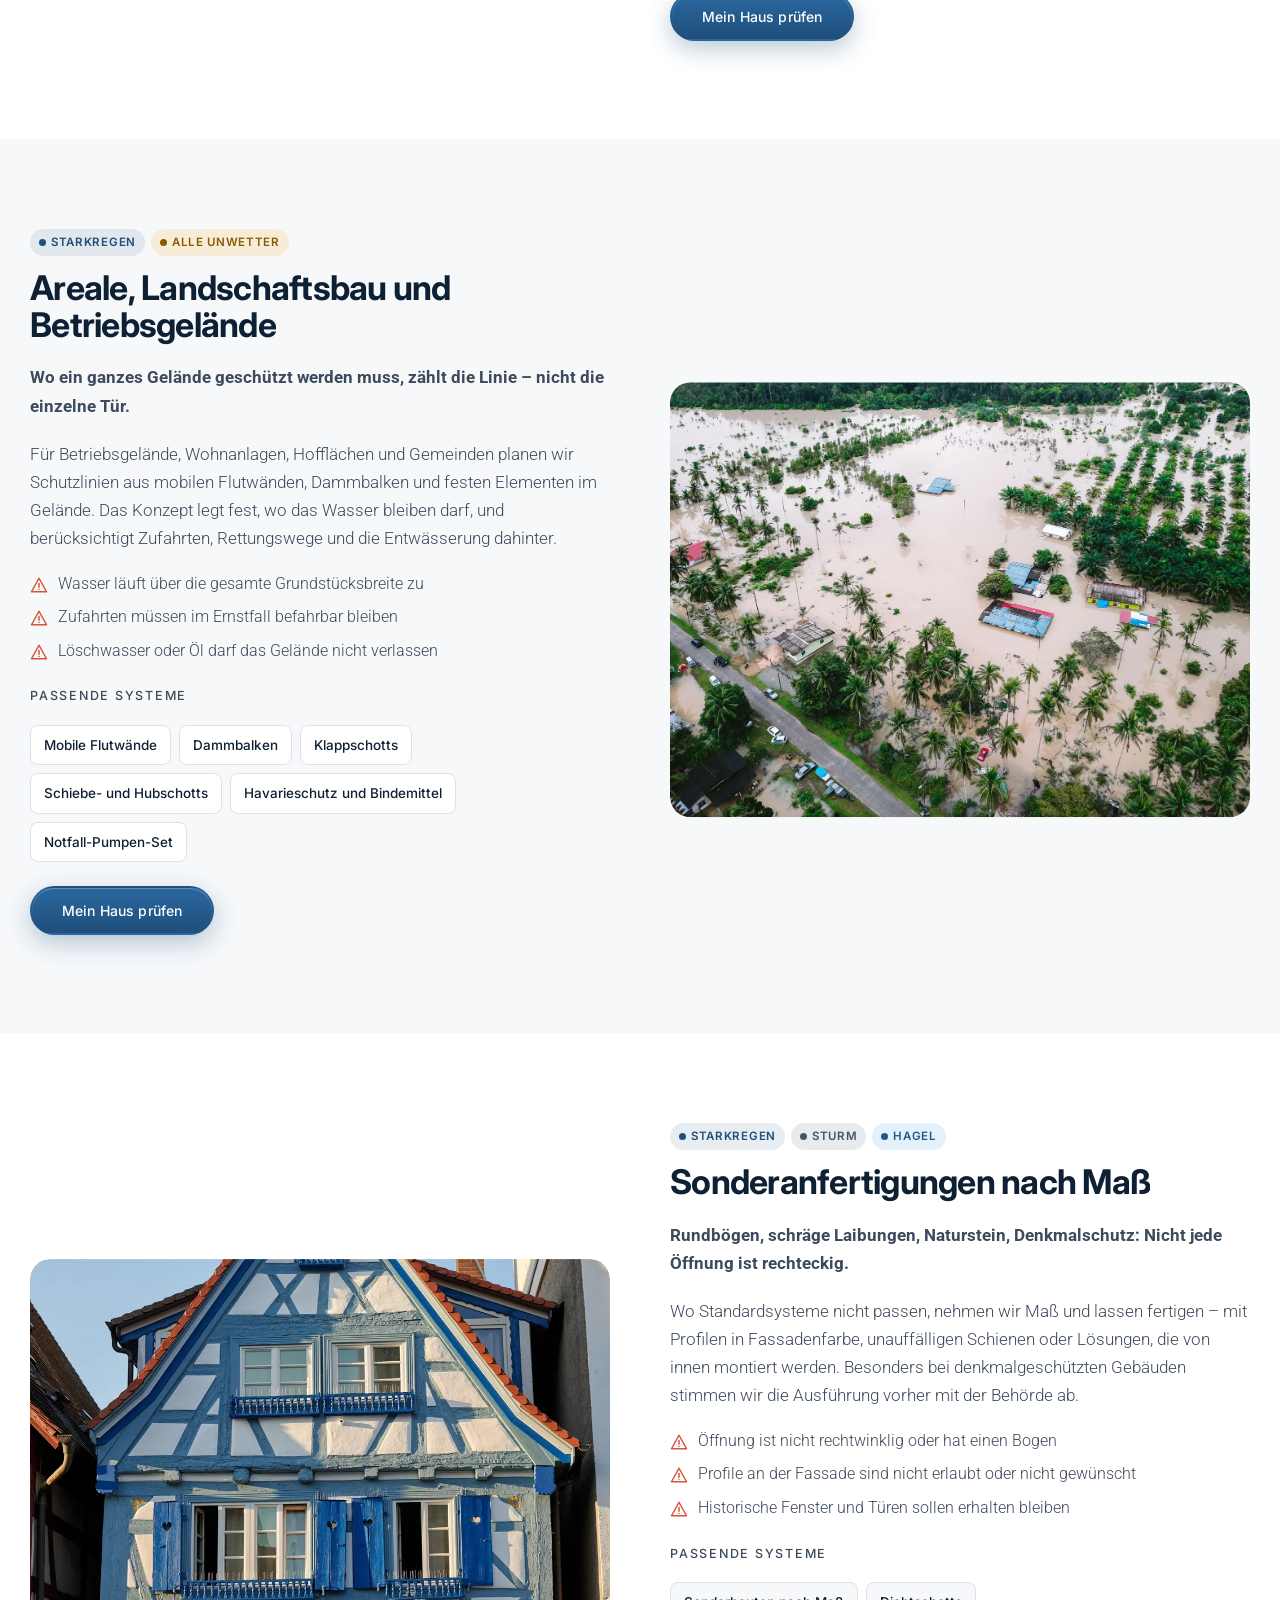
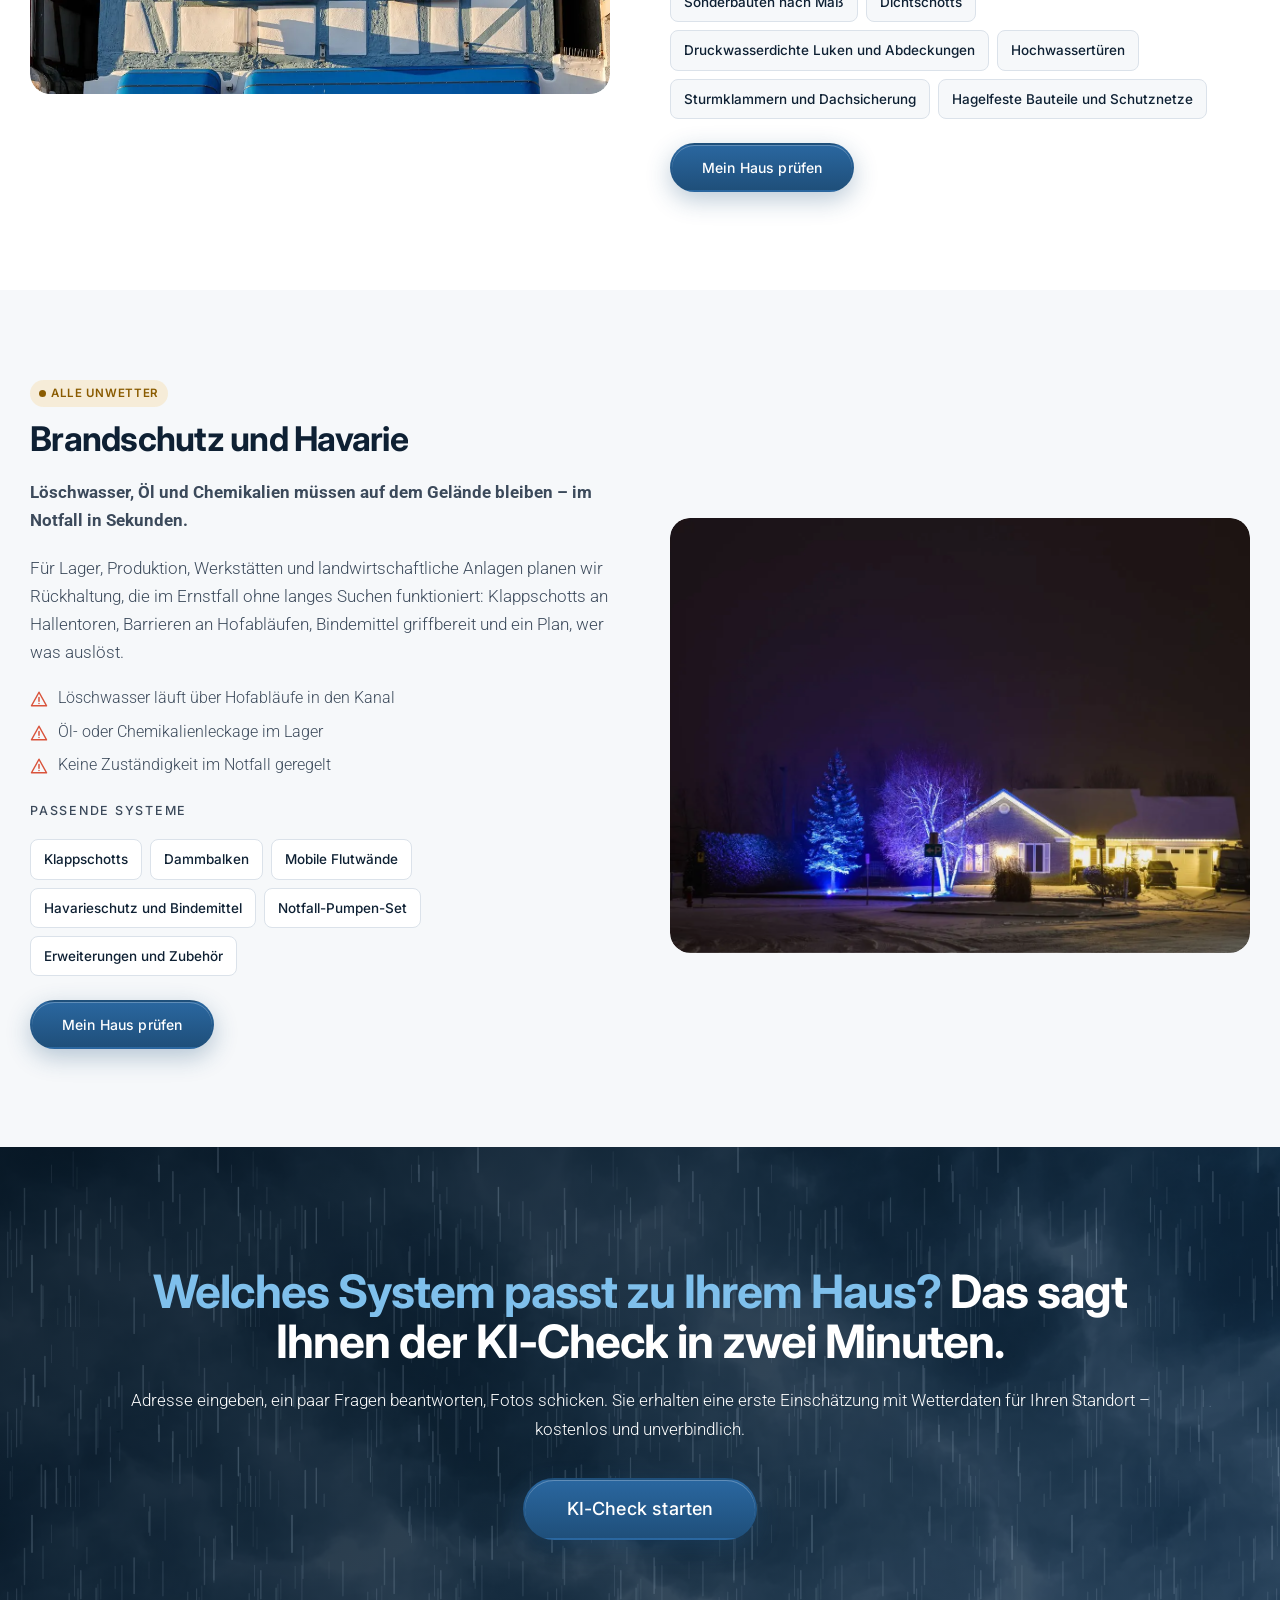
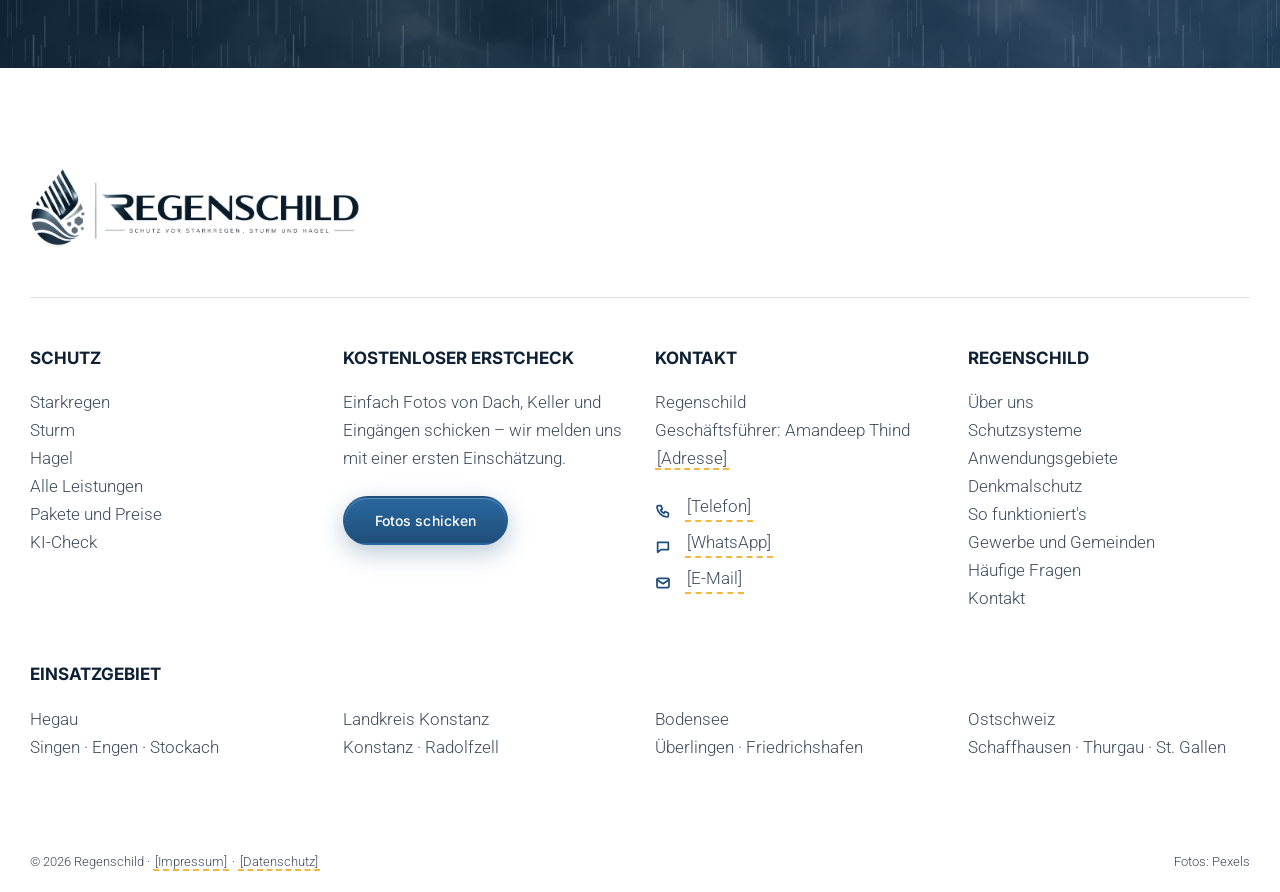
==== commit bf37cdb2: "Ruhiger: weniger Dauerbewegung, Stapelkarten auf dem Handy sauber Lichtschein steht still, kein Rada" ====
--- a/anwendungsgebiete.html
+++ b/anwendungsgebiete.html
@@ -9,7 +9,7 @@
 <link rel="preconnect" href="https://fonts.gstatic.com" crossorigin>
 <link href="https://fonts.googleapis.com/css2?family=Inter:wght@400;500;600;700&family=Roboto:wght@300;400;500;700&display=swap" rel="stylesheet">
 <link rel="icon" type="image/png" href="[data-uri]">
-<link rel="stylesheet" href="css/regenschild.css?v=008b07b5">
+<link rel="stylesheet" href="css/regenschild.css?v=c5be5141">
 </head>
 <body>
 
@@ -241,6 +241,6 @@
 <a href="#" class="to-top" id="to-top" aria-label="Nach oben"><svg class="i" viewBox="0 0 24 24" aria-hidden="true"><path d="M6 15l6-6 6 6"/></svg></a>
 <!--/FOOTER-->
 
-<script src="js/regenschild.js?v=008b07b5"></script>
+<script src="js/regenschild.js?v=c5be5141"></script>
 </body>
 </html>
--- a/css/regenschild.css
+++ b/css/regenschild.css
@@ -1688,3 +1688,36 @@
   .founder .col-media { display: none; }
   .hero-v2 .trust-row { display: none; }
 }
+
+/* ==========================================================================
+   Ruhe: weniger gleichzeitige Bewegung
+   ========================================================================== */
+.wx i:nth-child(1) { opacity: .3; }
+.wx i:nth-child(2) { opacity: .18; }
+.wx-flash { animation-duration: 19s; }
+.motion .aurora { animation: none; }
+.aurora { opacity: .6; }
+.radar { display: none; }
+.motion .chip-float, .motion .chip-float.b { animation: none; }
+.hero-v2 .hero-kicker i { animation: none; }
+.motion .hero-title .accent { animation: none; }
+.motion .hero-title.split-in .accent .sw > span { animation: accent-shine 2.2s ease calc(1s + var(--wi, 0) * 60ms) 1 both; }
+.motion .price-card.featured { animation: none; box-shadow: 0 0 0 1px rgba(127, 192, 236, 0.3), 0 30px 80px rgba(8, 25, 39, 0.45); }
+.benefit:hover .icon-box, .step:hover .icon-box { transform: translateY(-4px); }
+.motion .service-card.in:hover, .motion .post-card.in:hover, .motion .result-card.in:hover { transform: translateY(-4px); }
+.scroll-cue { opacity: .6; }
+.reveal.tilt { transform: translateY(40px); }
+.wiz .wx { opacity: .4; }
+
+/* Stapelkarten, sauber: jede Karte gleitet komplett über die vorherige */
+@media (max-width: 1024px) {
+  .stack { display: block; }
+  .stack > * { position: sticky; top: calc(var(--stack-top, 86px) + var(--i, 0) * 12px); margin: 0 0 18px; transform-origin: 50% 0; box-shadow: 0 -8px 30px rgba(8, 25, 39, 0.10), 0 12px 40px rgba(8, 25, 39, 0.08); }
+  .stack > *:last-child { margin-bottom: 0; }
+  .steps-grid.stack > .step { background: #fff; border-radius: var(--radius-xl); padding: 30px 22px; border: 1px solid rgba(14, 32, 51, 0.06); }
+  .steps-grid.stack::before { display: none; }
+  .results-grid.stack > .result-card { background: #fff; }
+  .moment-grid.stack > .moment { background: var(--c-dark); }
+  .proof-numbers.stack > .pnum { margin-bottom: 18px; }
+  .stack > * + * { margin-top: 0; }
+}
